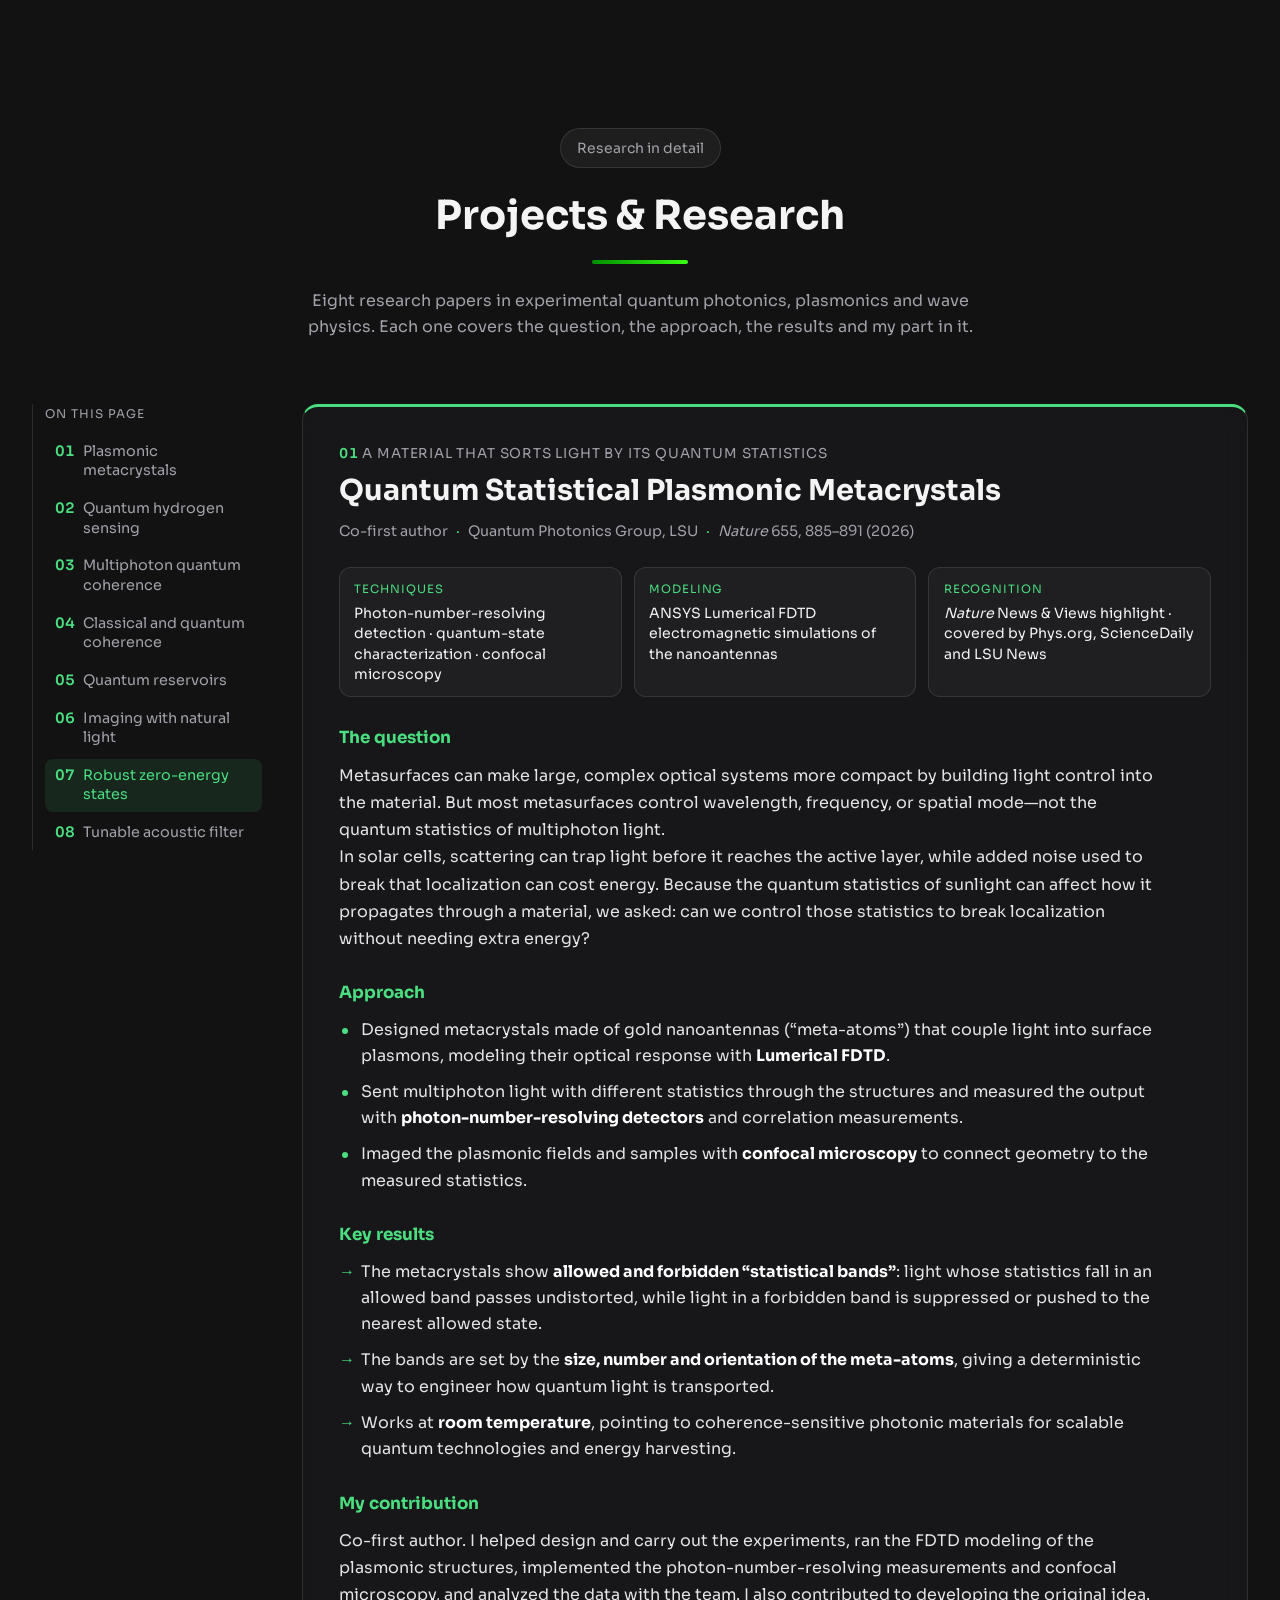
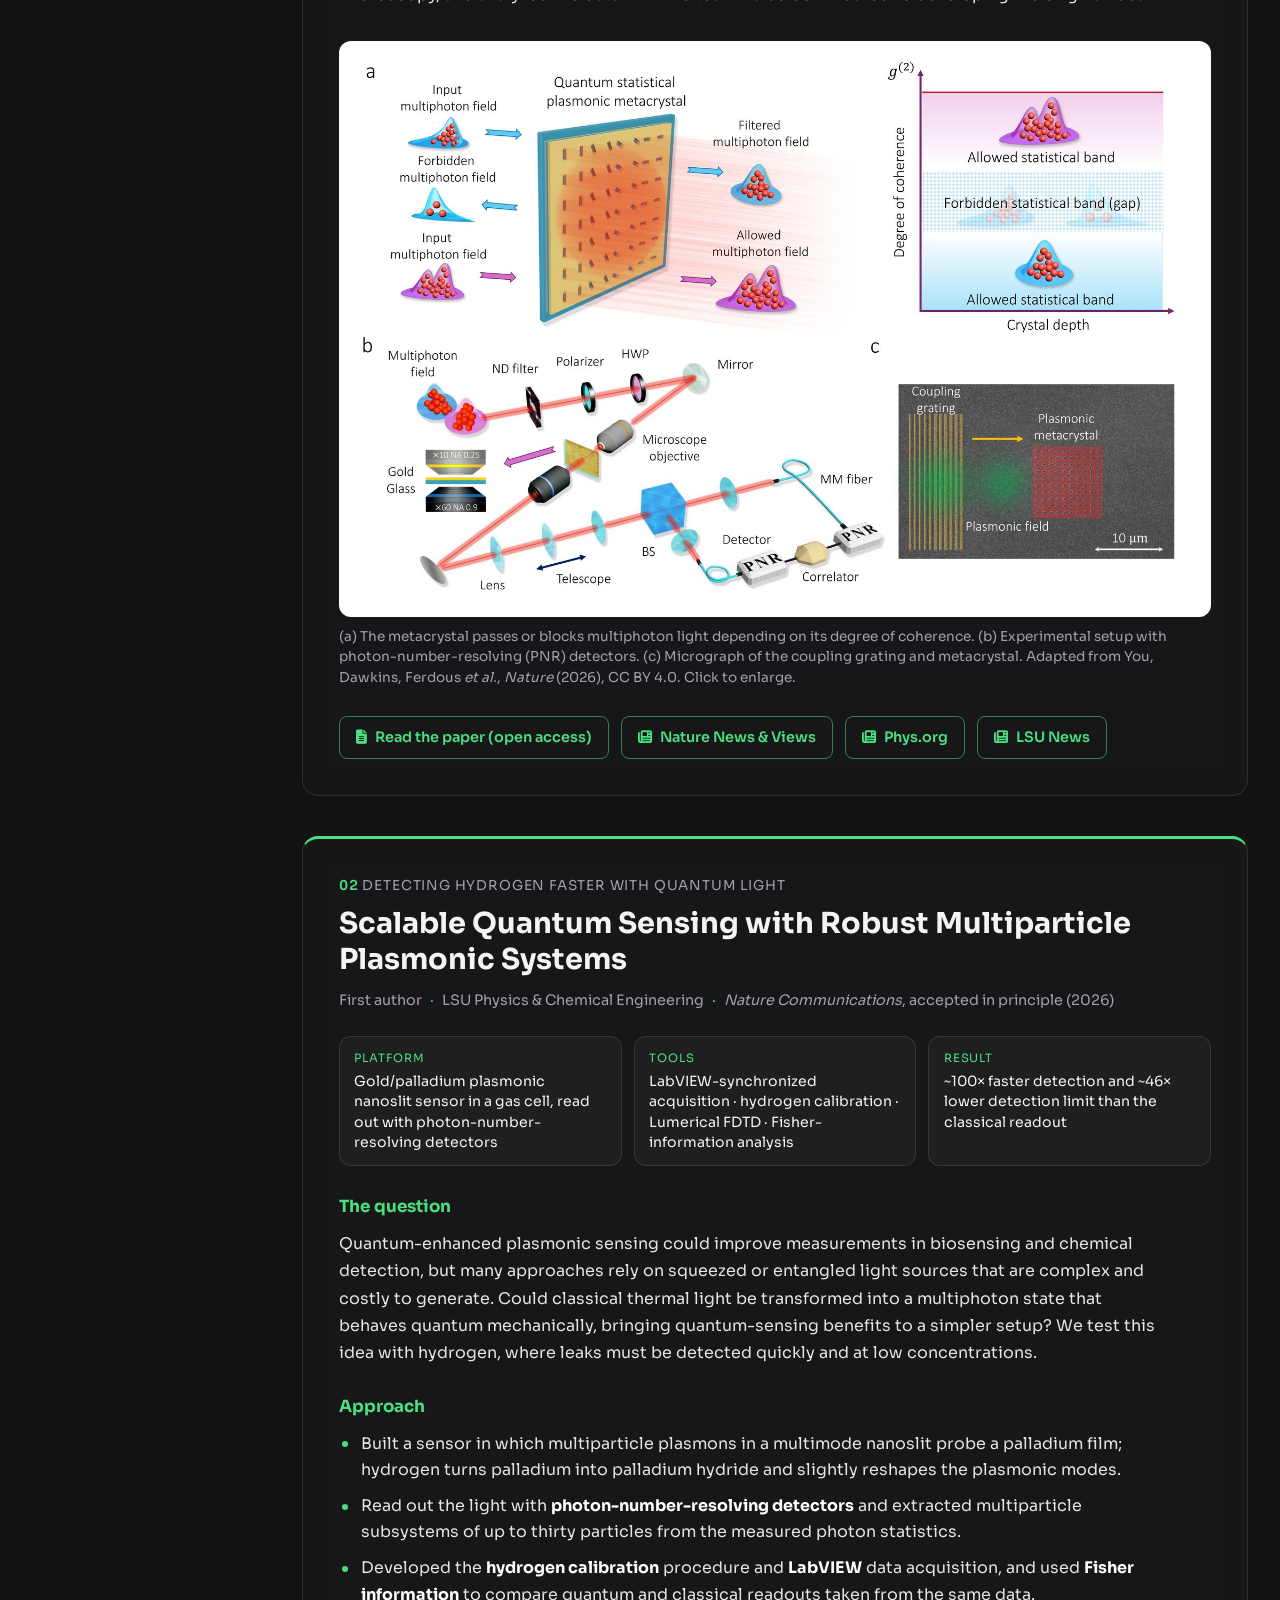
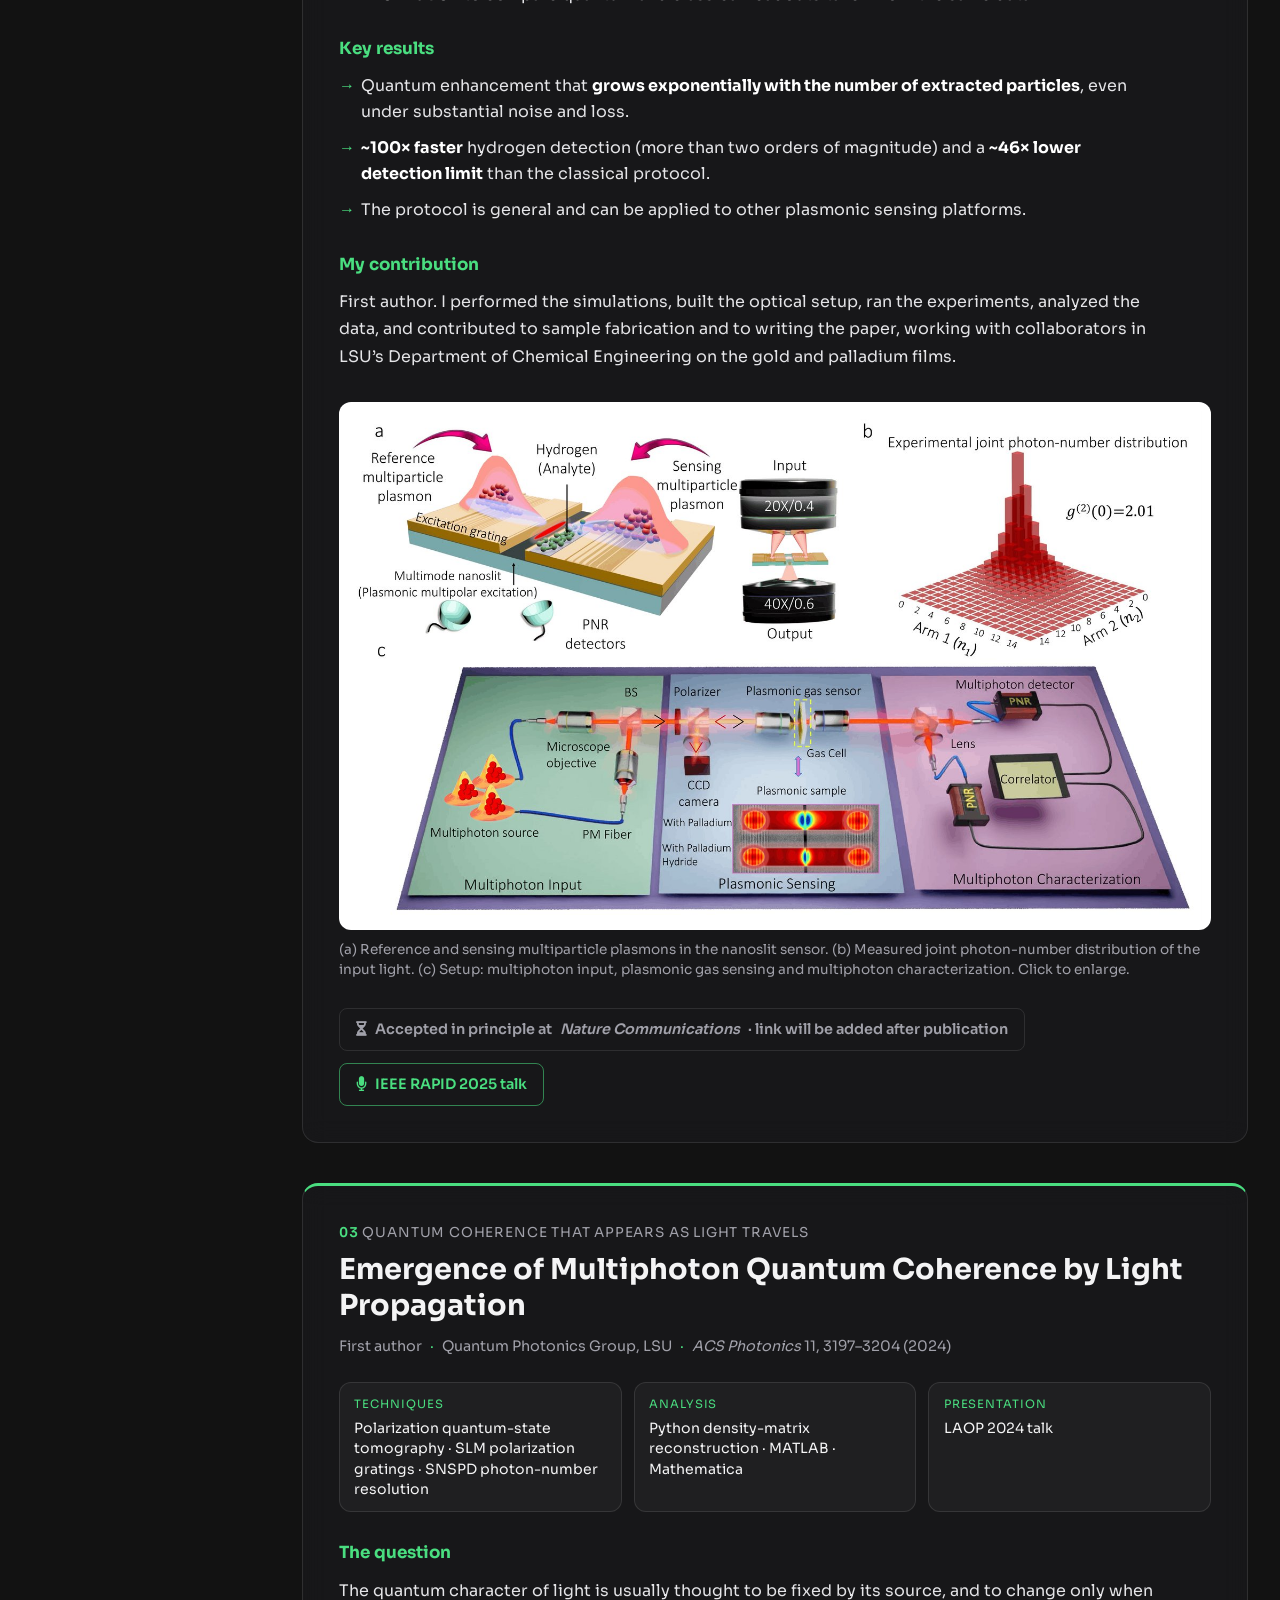
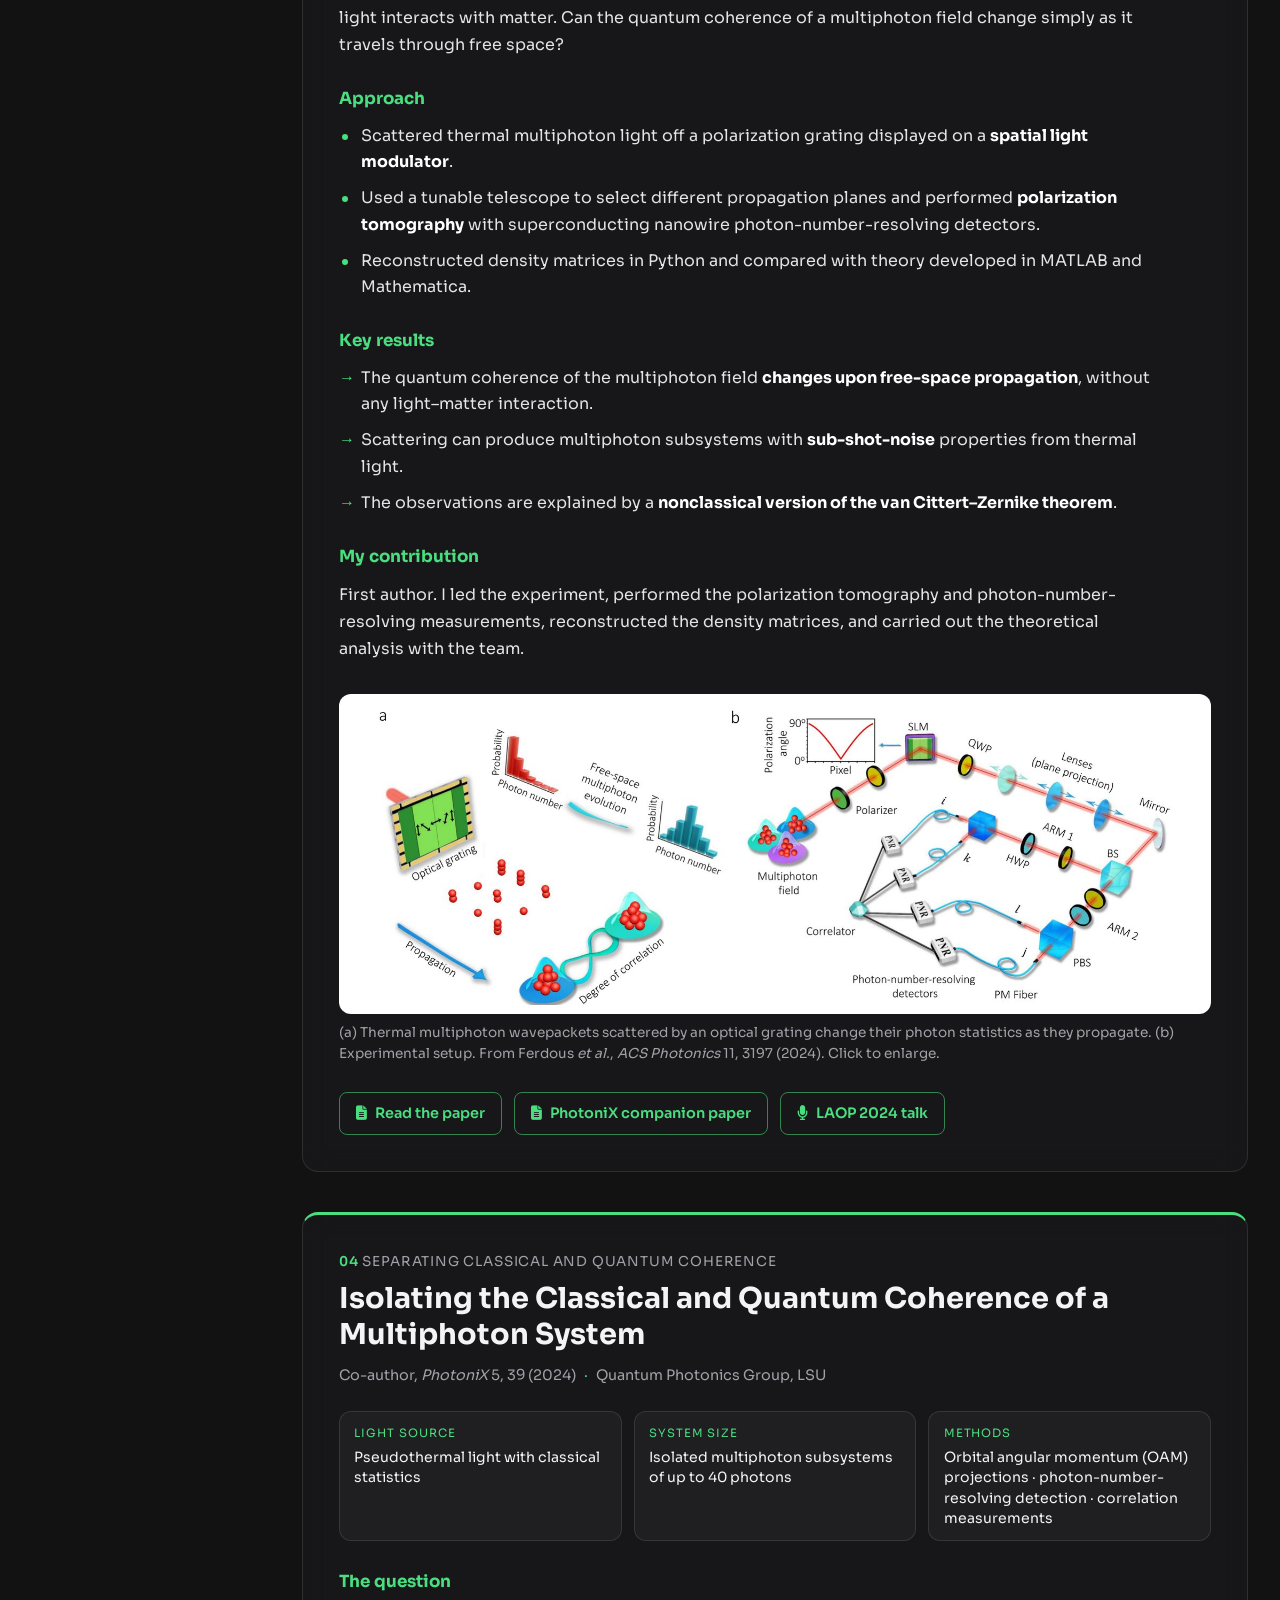
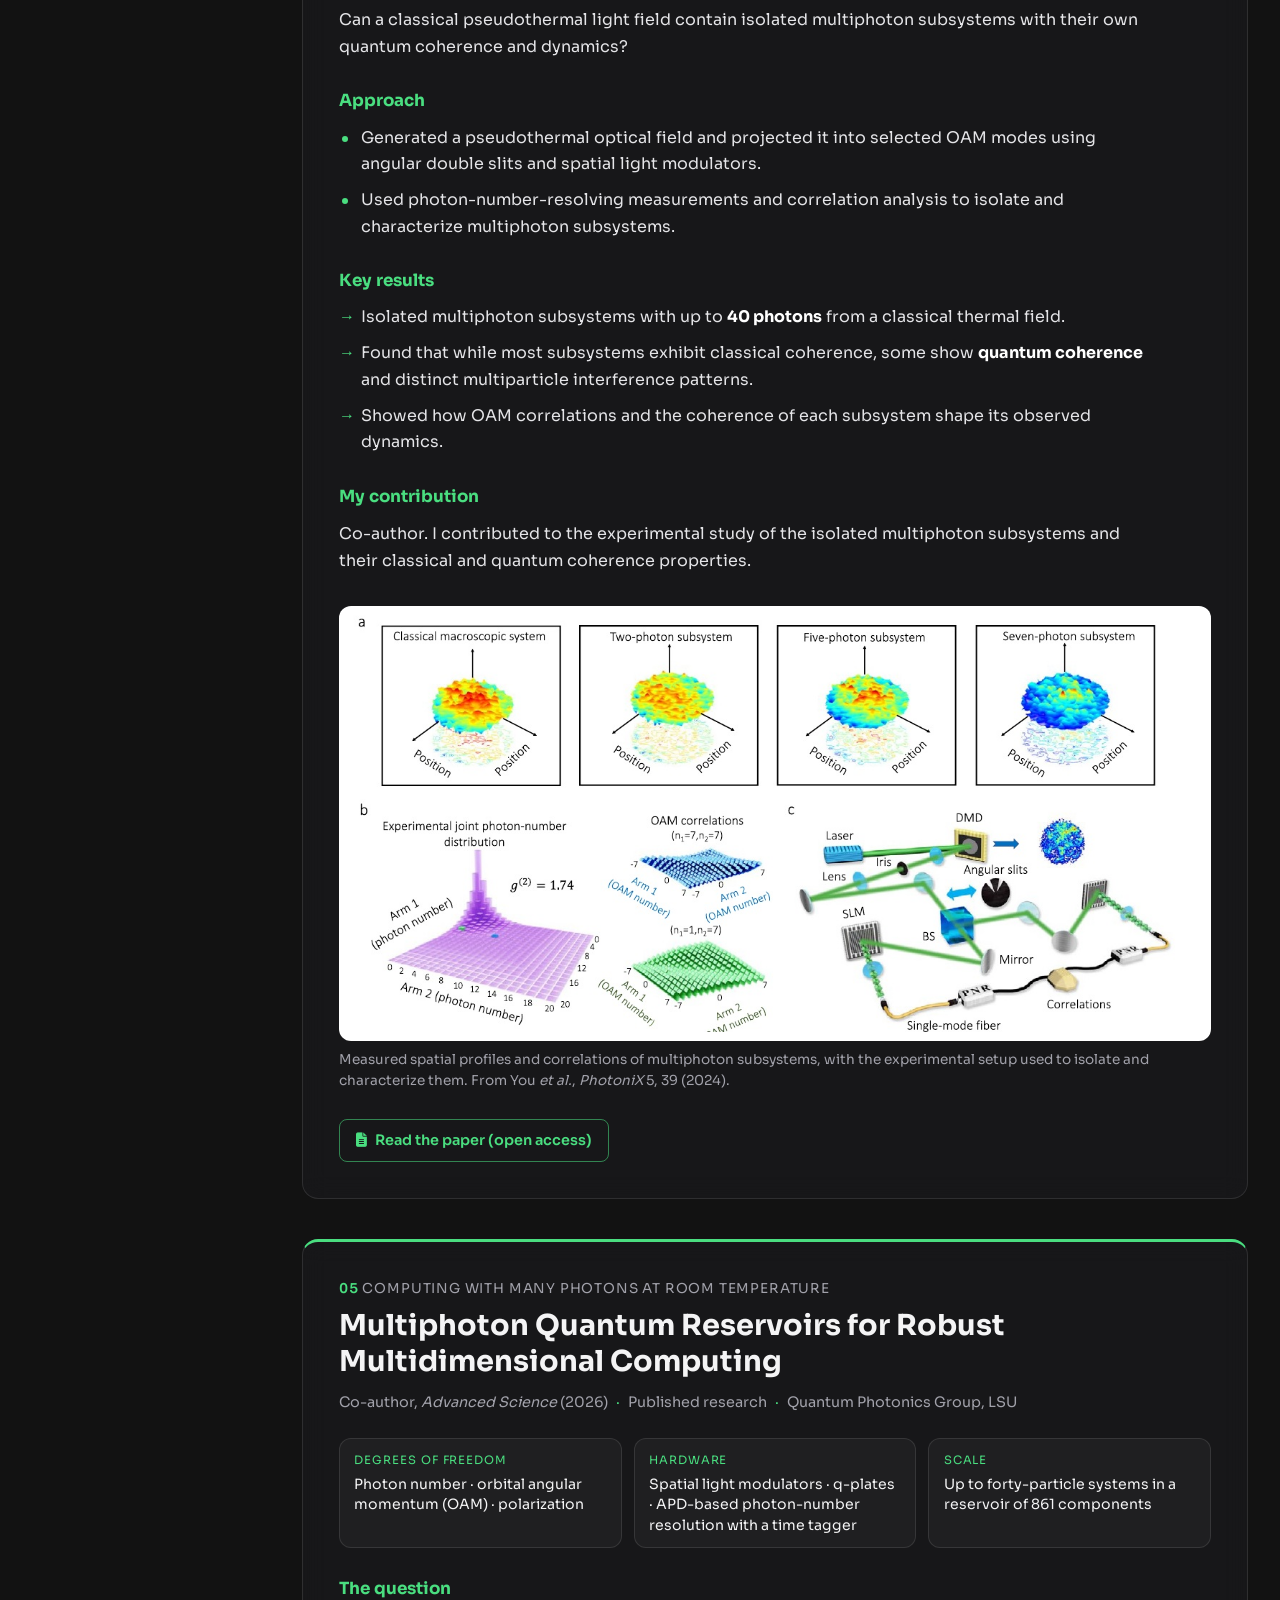
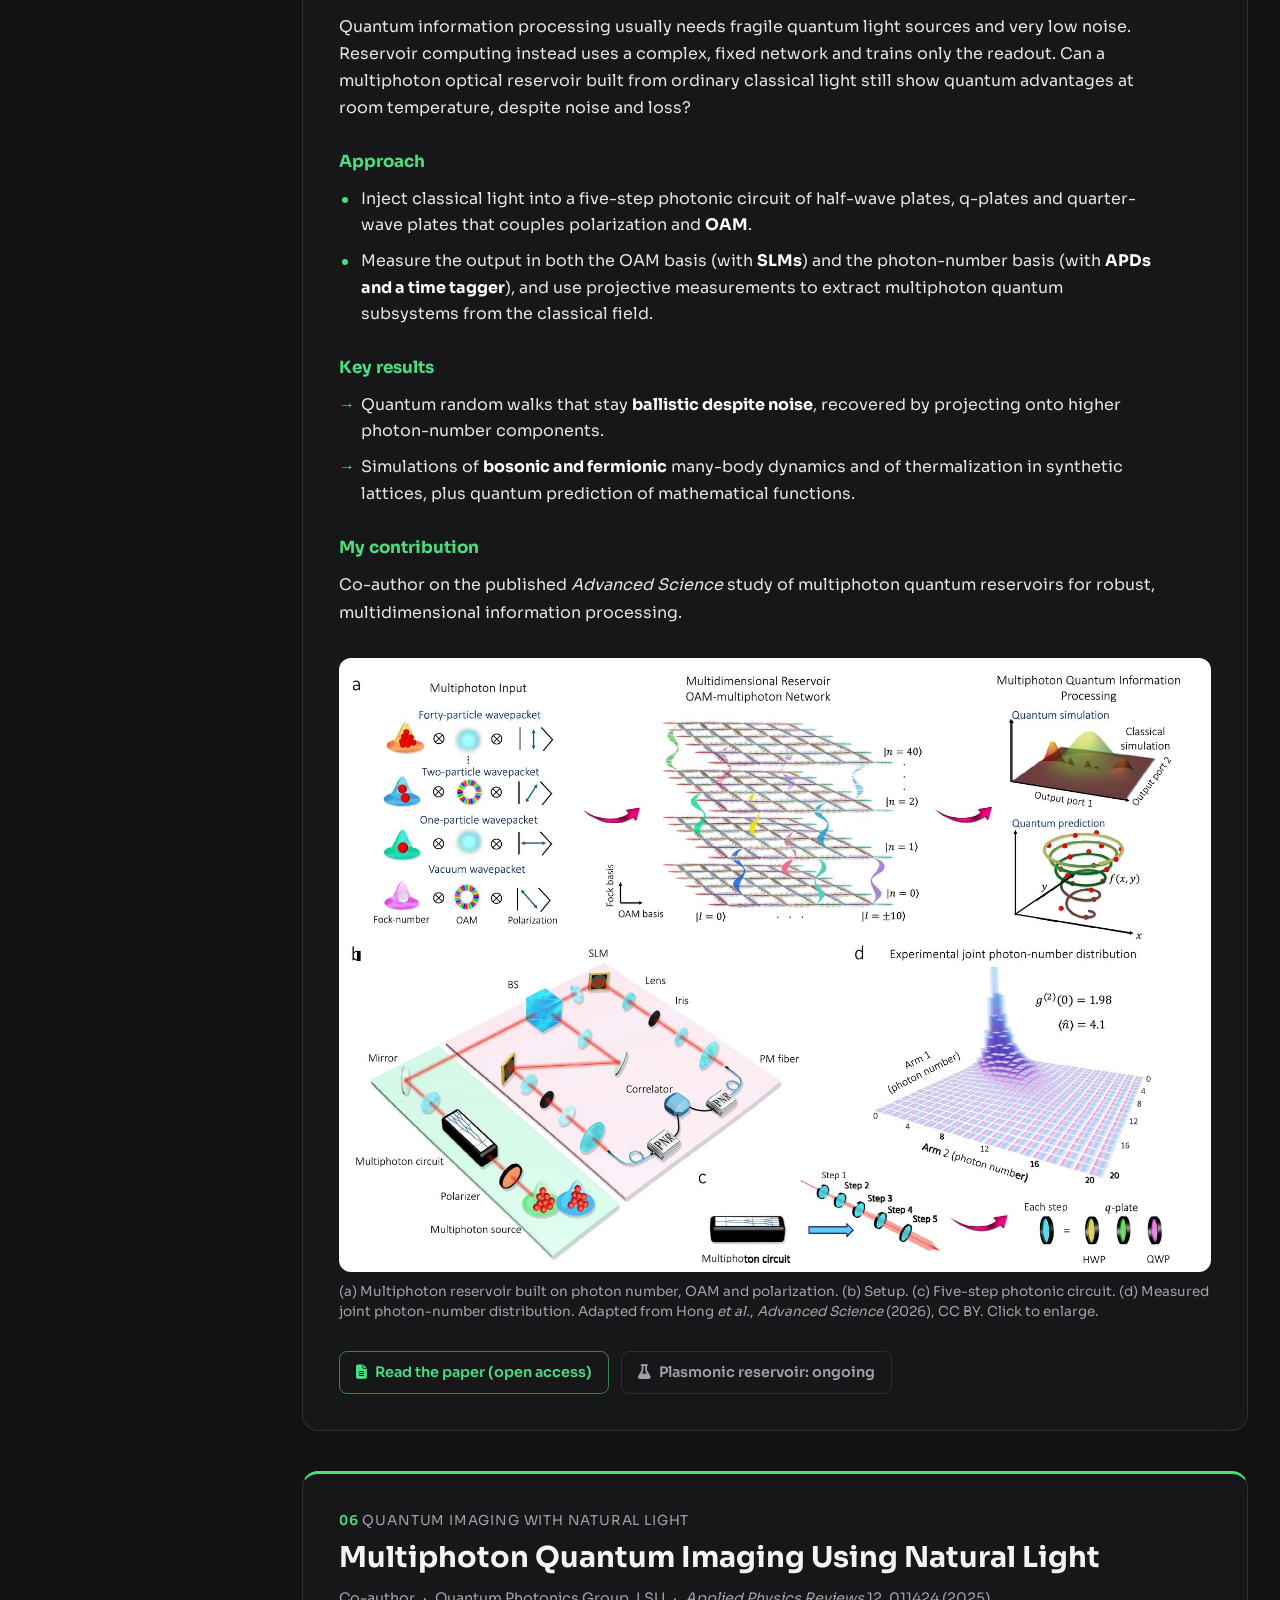
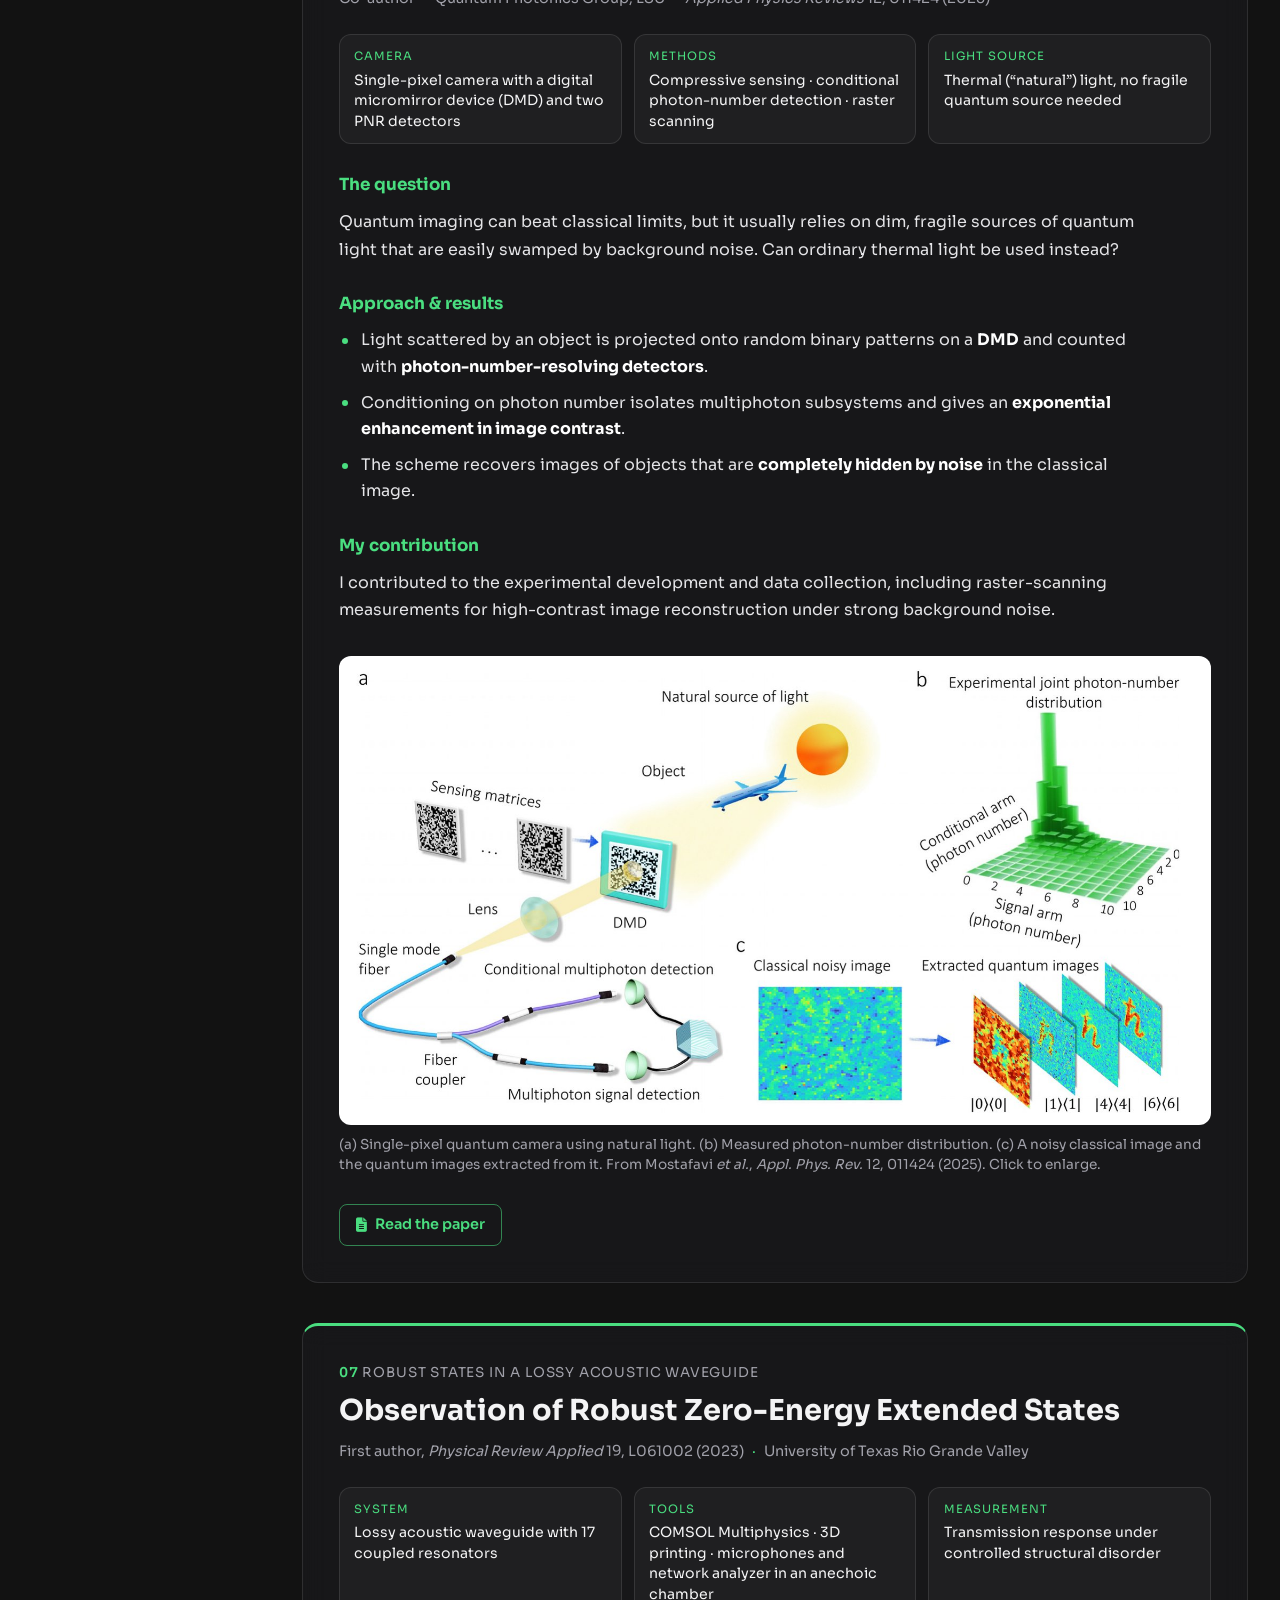
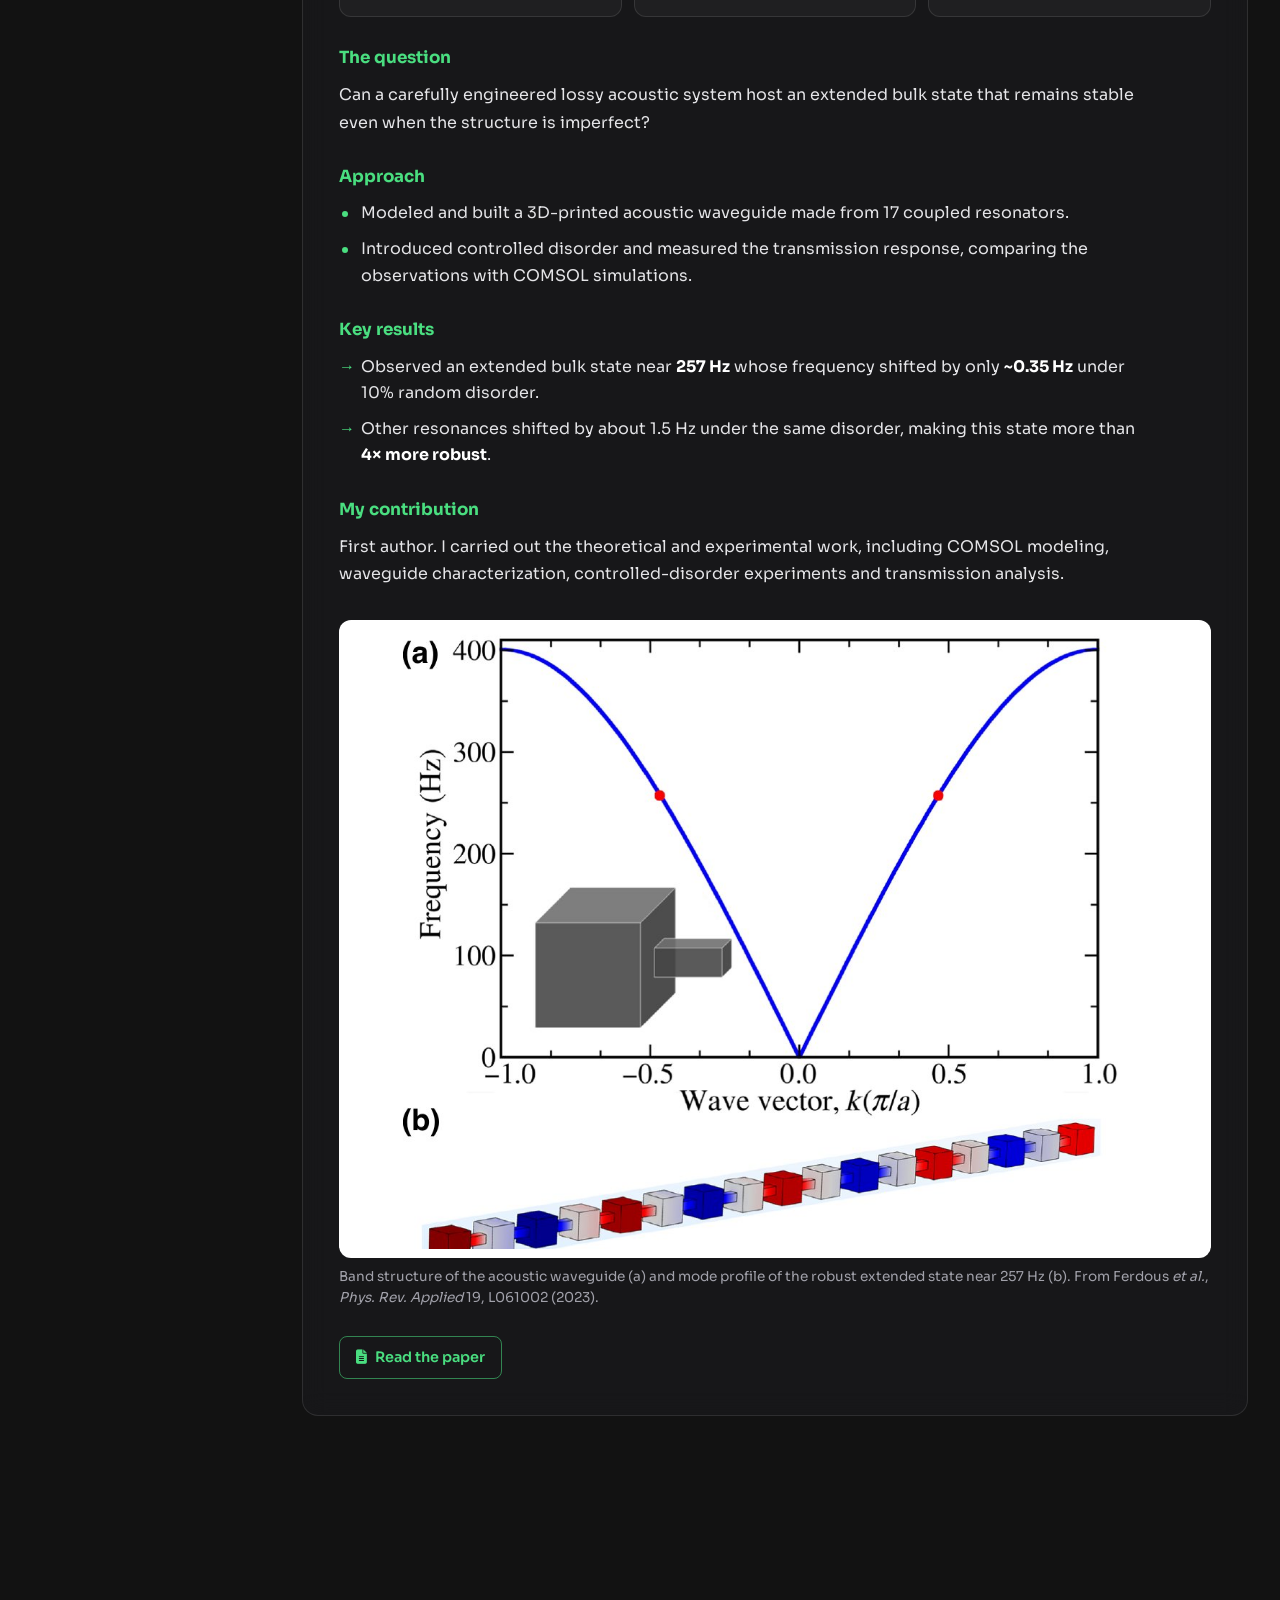
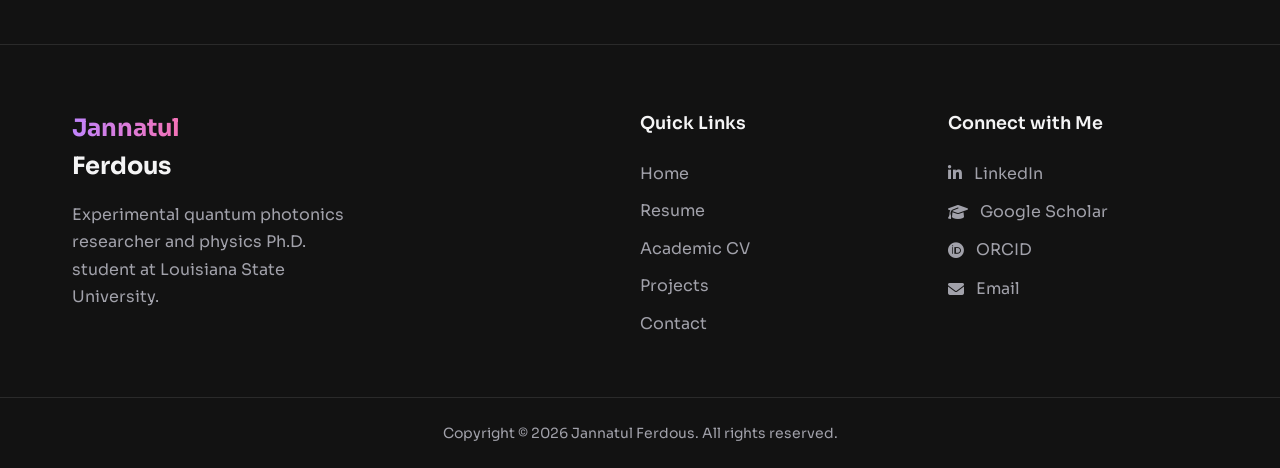
==== project.html @ 3701a705 "10/15/2026" ====
<!DOCTYPE html>
<html lang="en">

<head>
    <meta charset="UTF-8" />
    <meta name="viewport" content="width=device-width, initial-scale=1.0" />
    <meta name="description" content="Research projects of Jannatul Ferdous: quantum statistical plasmonic metacrystals, quantum-enhanced hydrogen sensing, multiphoton quantum reservoirs, multiphoton quantum coherence, quantum imaging with natural light, and non-Hermitian acoustics." />
    <title>Research Projects | Jannatul Ferdous</title>
    <link rel="canonical" href="https://jannatul-ferdous-rima.github.io/project.html" />

    <!-- Open Graph / Facebook -->
    <meta property="og:type" content="website">
    <meta property="og:title" content="Research Projects | Jannatul Ferdous">
    <meta property="og:description" content="Experimental quantum photonics research by Jannatul Ferdous at Louisiana State University: plasmonic metacrystals, quantum sensing, quantum imaging and multiphoton quantum coherence.">
    <meta property="og:url" content="https://jannatul-ferdous-rima.github.io/project.html">
    <meta property="og:image" content="https://jannatul-ferdous-rima.github.io/assets/Jannatul_Ferdous.jpg">

    <!-- Browser Tab Icon -->
    <link rel="icon" type="image/png" href="assets/Tab_Icon.png" />

    <!-- Google Fonts -->
    <link rel="preconnect" href="https://fonts.googleapis.com">
    <link rel="preconnect" href="https://fonts.gstatic.com" crossorigin>
    <link href="https://fonts.googleapis.com/css2?family=Sora:wght@400;500;600;700;800&display=swap" rel="stylesheet">

    <!-- Styles -->
    <link rel="stylesheet" href="static/css/base.css" />
    <link rel="stylesheet" href="static/css/header.css" />
    <link rel="stylesheet" href="static/css/hero.css" />
    <link rel="stylesheet" href="static/css/sections.css" />
    <link rel="stylesheet" href="static/css/about.css" />
    <link rel="stylesheet" href="static/css/skills.css" />
    <link rel="stylesheet" href="static/css/projects.css" />
    <link rel="stylesheet" href="static/css/experience.css" />
    <link rel="stylesheet" href="static/css/contact.css" />
    <link rel="stylesheet" href="static/css/animations.css" />
    <link rel="stylesheet" href="static/css/awards.css" />
    <link rel="stylesheet" href="static/css/footer.css" />
    <link rel="stylesheet" href="static/css/featured-projects.css" />
    <link rel="stylesheet" href="static/css/interactive-skills.css" />
    <link rel="stylesheet" href="static/css/theme.css" />
    <link rel="stylesheet" href="static/css/case-study.css" />
    <link rel="stylesheet" href="https://cdnjs.cloudflare.com/ajax/libs/font-awesome/6.5.1/css/all.min.css">
</head>

<body>
    <div class="scroll-progress-bar"></div>
    <header id="header-placeholder" class="main-header"></header>

    <main>
        <section class="content-section cs-page">
            <div class="container">
                <div class="section-header animate-on-scroll">
                    <div class="section-badge">Research in detail</div>
                    <h2 class="section-title">Projects &amp; Research</h2>
                    <div class="title-underline"></div>
                    <p class="cs-intro">Eight research papers in experimental quantum photonics, plasmonics and wave physics. Each one
                        covers the question, the approach, the results and my part in it.</p>
                </div>

                <div class="cs-layout">
                    <nav class="cs-nav" aria-label="Projects on this page">
                        <p class="cs-nav-title">On this page</p>
                        <a href="#plasmonic-metacrystals"><span class="cs-num">01</span> Plasmonic metacrystals</a>
                        <a href="#hydrogen-sensing"><span class="cs-num">02</span> Quantum hydrogen sensing</a>
                        <a href="#multiphoton-coherence"><span class="cs-num">03</span> Multiphoton quantum coherence</a>
                        <a href="#photonix-coherence"><span class="cs-num">04</span> Classical and quantum coherence</a>
                        <a href="#quantum-reservoir"><span class="cs-num">05</span> Quantum reservoirs</a>
                        <a href="#quantum-imaging"><span class="cs-num">06</span> Imaging with natural light</a>
                        <a href="#acoustic-non-hermitian"><span class="cs-num">07</span> Robust zero-energy states</a>
                        <a href="#acoustic-filter"><span class="cs-num">08</span> Tunable acoustic filter</a>
                    </nav>
                    <div class="cs-articles">

                <!-- ============ 01 ============ -->
                <article id="plasmonic-metacrystals" class="case-study glass-card animate-on-scroll">
                    <header class="cs-header">
                        <p class="cs-eyebrow"><span class="cs-num">01</span> A material that sorts light by its quantum statistics</p>
                        <h2>Quantum Statistical Plasmonic Metacrystals</h2>
                        <p class="cs-meta"><span>Co-first author</span><span class="cs-meta-sep">&middot;</span><span>Quantum Photonics Group, LSU</span><span class="cs-meta-sep">&middot;</span><span><em>Nature</em> 655, 885&ndash;891 (2026)</span></p>
                    </header>
                    <dl class="cs-facts">
                        <div><dt>Techniques</dt><dd>Photon-number-resolving detection &middot; quantum-state characterization &middot; confocal microscopy</dd></div>
                        <div><dt>Modeling</dt><dd>ANSYS Lumerical FDTD electromagnetic simulations of the nanoantennas</dd></div>
                        <div><dt>Recognition</dt><dd><a href="https://www.nature.com/articles/d41586-026-02038-x" target="_blank" rel="noopener"><em>Nature</em> News &amp; Views highlight</a> &middot; covered by <a href="https://phys.org/news/2026-07-physicists-room-temperature-quantum-material.html" target="_blank" rel="noopener">Phys.org</a>, <a href="https://www.sciencedaily.com/releases/2026/08/260806050706.htm" target="_blank" rel="noopener">ScienceDaily</a> and <a href="https://www.lsu.edu/science/news/2026/07/rt-quantum-material.php" target="_blank" rel="noopener">LSU News</a></dd></div>
                    </dl>
                    <div class="cs-body">
                        <h3>The question</h3>
                        <p>Metasurfaces can make large, complex optical systems more compact by building light control into the
                            material. But most metasurfaces control wavelength, frequency, or spatial mode&mdash;not the quantum
                            statistics of multiphoton light.</p>
                        <p>In solar cells, scattering can trap light before it reaches the active layer, while added noise used
                            to break that localization can cost energy. Because the quantum statistics of sunlight can affect
                            how it propagates through a material, we asked: can we control those statistics to break localization
                            without needing extra energy?</p>
                        <h3>Approach</h3>
                        <ul class="cs-list">
                            <li>Designed metacrystals made of gold nanoantennas (&ldquo;meta-atoms&rdquo;) that couple light into
                                surface plasmons, modeling their optical response with <b>Lumerical FDTD</b>.</li>
                            <li>Sent multiphoton light with different statistics through the structures and measured the output
                                with <b>photon-number-resolving detectors</b> and correlation measurements.</li>
                            <li>Imaged the plasmonic fields and samples with <b>confocal microscopy</b> to connect geometry to the
                                measured statistics.</li>
                        </ul>
                        <h3>Key results</h3>
                        <ul class="cs-list cs-list--results">
                            <li>The metacrystals show <b>allowed and forbidden &ldquo;statistical bands&rdquo;</b>: light whose
                                statistics fall in an allowed band passes undistorted, while light in a forbidden band is suppressed
                                or pushed to the nearest allowed state.</li>
                            <li>The bands are set by the <b>size, number and orientation of the meta-atoms</b>, giving a
                                deterministic way to engineer how quantum light is transported.</li>
                            <li>Works at <b>room temperature</b>, pointing to coherence-sensitive photonic materials for scalable
                                quantum technologies and energy harvesting.</li>
                        </ul>
                        <h3>My contribution</h3>
                        <p>Co-first author. I helped design and carry out the experiments, ran the FDTD modeling of the
                            plasmonic structures, implemented the photon-number-resolving measurements and confocal microscopy, and
                            analyzed the data with the team. I also contributed to developing the original idea.</p>
                    </div>
                    <div class="cs-figures">
                        <figure class="cs-figure">
                            <button class="cs-zoom" type="button" aria-label="Enlarge figure">
                                <img src="assets/figures/metacrystal_fig1.jpg" alt="Concept of the quantum statistical plasmonic metacrystal, the experimental setup, and an electron micrograph of the device." loading="lazy">
                            </button>
                            <figcaption>(a) The metacrystal passes or blocks multiphoton light depending on its degree of coherence. (b) Experimental setup with photon-number-resolving (PNR) detectors. (c) Micrograph of the coupling grating and metacrystal. Adapted from You, Dawkins, Ferdous <i>et al.</i>, <i>Nature</i> (2026), CC BY 4.0. Click to enlarge.</figcaption>
                        </figure>
                    </div>
                    <div class="cs-links">
                        <a class="cs-link" href="https://doi.org/10.1038/s41586-026-10782-3" target="_blank" rel="noopener"><i class="fas fa-file-alt"></i> Read the paper (open access)</a>
                        <a class="cs-link" href="https://www.nature.com/articles/d41586-026-02038-x" target="_blank" rel="noopener"><i class="fas fa-newspaper"></i> Nature News &amp; Views</a>
                        <a class="cs-link" href="https://phys.org/news/2026-07-physicists-room-temperature-quantum-material.html" target="_blank" rel="noopener"><i class="fas fa-newspaper"></i> Phys.org</a>
                        <a class="cs-link" href="https://www.lsu.edu/science/news/2026/07/rt-quantum-material.php" target="_blank" rel="noopener"><i class="fas fa-newspaper"></i> LSU News</a>
                    </div>
                </article>

                <!-- ============ 02 ============ -->
                <article id="hydrogen-sensing" class="case-study glass-card animate-on-scroll">
                    <header class="cs-header">
                        <p class="cs-eyebrow"><span class="cs-num">02</span> Detecting hydrogen faster with quantum light</p>
                        <h2>Scalable Quantum Sensing with Robust Multiparticle Plasmonic Systems</h2>
                        <p class="cs-meta"><span>First author</span><span class="cs-meta-sep">&middot;</span><span>LSU Physics &amp; Chemical Engineering</span><span class="cs-meta-sep">&middot;</span><span><em>Nature Communications</em>, accepted in principle (2026)</span></p>
                    </header>
                    <dl class="cs-facts">
                        <div><dt>Platform</dt><dd>Gold/palladium plasmonic nanoslit sensor in a gas cell, read out with photon-number-resolving detectors</dd></div>
                        <div><dt>Tools</dt><dd>LabVIEW-synchronized acquisition &middot; hydrogen calibration &middot; Lumerical FDTD &middot; Fisher-information analysis</dd></div>
                        <div><dt>Result</dt><dd>~100&times; faster detection and ~46&times; lower detection limit than the classical readout</dd></div>
                    </dl>
                    <div class="cs-body">
                        <h3>The question</h3>
                        <p>Quantum-enhanced plasmonic sensing could improve measurements in biosensing and chemical detection, but
                            many approaches rely on squeezed or entangled light sources that are complex and costly to generate.
                            Could classical thermal light be transformed into a multiphoton state that behaves quantum mechanically,
                            bringing quantum-sensing benefits to a simpler setup? We test this idea with hydrogen, where leaks must
                            be detected quickly and at low concentrations.</p>
                        <h3>Approach</h3>
                        <ul class="cs-list">
                            <li>Built a sensor in which multiparticle plasmons in a multimode nanoslit probe a palladium film; hydrogen
                                turns palladium into palladium hydride and slightly reshapes the plasmonic modes.</li>
                            <li>Read out the light with <b>photon-number-resolving detectors</b> and extracted multiparticle
                                subsystems of up to thirty particles from the measured photon statistics.</li>
                            <li>Developed the <b>hydrogen calibration</b> procedure and <b>LabVIEW</b> data acquisition, and used
                                <b>Fisher information</b> to compare quantum and classical readouts taken from the same data.</li>
                        </ul>
                        <h3>Key results</h3>
                        <ul class="cs-list cs-list--results">
                            <li>Quantum enhancement that <b>grows exponentially with the number of extracted particles</b>, even
                                under substantial noise and loss.</li>
                            <li><b>~100&times; faster</b> hydrogen detection (more than two orders of magnitude) and a
                                <b>~46&times; lower detection limit</b> than the classical protocol.</li>
                            <li>The protocol is general and can be applied to other plasmonic sensing platforms.</li>
                        </ul>
                        <h3>My contribution</h3>
                        <p>First author. I performed the simulations, built the optical setup, ran the experiments, analyzed the
                            data, and contributed to sample fabrication and to writing the paper, working with collaborators in
                            LSU&rsquo;s Department of Chemical Engineering on the gold and palladium films.</p>
                    </div>
                    <div class="cs-figures">
                        <figure class="cs-figure">
                            <button class="cs-zoom" type="button" aria-label="Enlarge figure">
                                <img src="assets/figures/hydrogen_fig1.jpg" alt="Plasmonic hydrogen sensor schematic, measured joint photon-number distribution, and the full experimental setup." loading="lazy">
                            </button>
                            <figcaption>(a) Reference and sensing multiparticle plasmons in the nanoslit sensor. (b) Measured joint photon-number distribution of the input light. (c) Setup: multiphoton input, plasmonic gas sensing and multiphoton characterization. Click to enlarge.</figcaption>
                        </figure>
                    </div>
                    <div class="cs-links">
                        <span class="cs-link cs-link--muted"><i class="fas fa-hourglass-half"></i> Accepted in principle at <em>Nature Communications</em> &middot; link will be added after publication</span>
                        <a class="cs-link" href="https://ieeexplore.ieee.org/abstract/document/11151427" target="_blank" rel="noopener"><i class="fas fa-microphone"></i> IEEE RAPID 2025 talk</a>
                    </div>
                </article>

                <!-- ============ 03 ============ -->
                <article id="multiphoton-coherence" class="case-study glass-card animate-on-scroll">
                    <header class="cs-header">
                        <p class="cs-eyebrow"><span class="cs-num">03</span> Quantum coherence that appears as light travels</p>
                        <h2>Emergence of Multiphoton Quantum Coherence by Light Propagation</h2>
                        <p class="cs-meta"><span>First author</span><span class="cs-meta-sep">&middot;</span><span>Quantum Photonics Group, LSU</span><span class="cs-meta-sep">&middot;</span><span><em>ACS Photonics</em> 11, 3197&ndash;3204 (2024)</span></p>
                    </header>
                    <dl class="cs-facts">
                        <div><dt>Techniques</dt><dd>Polarization quantum-state tomography &middot; SLM polarization gratings &middot; SNSPD photon-number resolution</dd></div>
                        <div><dt>Analysis</dt><dd>Python density-matrix reconstruction &middot; MATLAB &middot; Mathematica</dd></div>
                        <div><dt>Presentation</dt><dd>LAOP 2024 talk</dd></div>
                    </dl>
                    <div class="cs-body">
                        <h3>The question</h3>
                        <p>The quantum character of light is usually thought to be fixed by its source, and to change only when
                            light interacts with matter. Can the quantum coherence of a multiphoton field change simply as it
                            travels through free space?</p>
                        <h3>Approach</h3>
                        <ul class="cs-list">
                            <li>Scattered thermal multiphoton light off a polarization grating displayed on a <b>spatial light
                                modulator</b>.</li>
                            <li>Used a tunable telescope to select different propagation planes and performed
                                <b>polarization tomography</b> with superconducting nanowire photon-number-resolving detectors.</li>
                            <li>Reconstructed density matrices in Python and compared with theory developed in MATLAB and Mathematica.</li>
                        </ul>
                        <h3>Key results</h3>
                        <ul class="cs-list cs-list--results">
                            <li>The quantum coherence of the multiphoton field <b>changes upon free-space propagation</b>, without
                                any light&ndash;matter interaction.</li>
                            <li>Scattering can produce multiphoton subsystems with <b>sub-shot-noise</b> properties from thermal light.</li>
                            <li>The observations are explained by a <b>nonclassical version of the van Cittert&ndash;Zernike theorem</b>.</li>
                        </ul>
                        <h3>My contribution</h3>
                        <p>First author. I led the experiment, performed the polarization tomography and photon-number-resolving
                            measurements, reconstructed the density matrices, and carried out the theoretical analysis with the team.</p>
                    </div>
                    <div class="cs-figures">
                        <figure class="cs-figure">
                            <button class="cs-zoom" type="button" aria-label="Enlarge figure">
                                <img src="assets/figures/coherence_fig1.jpg" alt="Concept of multiphoton coherence modified by propagation and the experimental setup with SLM, telescope and PNR detectors." loading="lazy">
                            </button>
                            <figcaption>(a) Thermal multiphoton wavepackets scattered by an optical grating change their photon statistics as they propagate. (b) Experimental setup. From Ferdous <i>et al.</i>, <i>ACS Photonics</i> 11, 3197 (2024). Click to enlarge.</figcaption>
                        </figure>
                    </div>
                    <div class="cs-links">
                        <a class="cs-link" href="https://doi.org/10.1021/acsphotonics.4c00558" target="_blank" rel="noopener"><i class="fas fa-file-alt"></i> Read the paper</a>
                        <a class="cs-link" href="https://doi.org/10.1186/s43074-024-00153-4" target="_blank" rel="noopener"><i class="fas fa-file-alt"></i> PhotoniX companion paper</a>
                        <a class="cs-link" href="https://opg.optica.org/abstract.cfm?uri=LAOP-2024-M3B.4" target="_blank" rel="noopener"><i class="fas fa-microphone"></i> LAOP 2024 talk</a>
                    </div>
                </article>

                <!-- ============ 04 ============ -->
                <article id="photonix-coherence" class="case-study glass-card animate-on-scroll">
                    <header class="cs-header">
                        <p class="cs-eyebrow"><span class="cs-num">04</span> Separating classical and quantum coherence</p>
                        <h2>Isolating the Classical and Quantum Coherence of a Multiphoton System</h2>
                        <p class="cs-meta"><span>Co-author, <em>PhotoniX</em> 5, 39 (2024)</span><span class="cs-meta-sep">&middot;</span><span>Quantum Photonics Group, LSU</span></p>
                    </header>
                    <dl class="cs-facts">
                        <div><dt>Light source</dt><dd>Pseudothermal light with classical statistics</dd></div>
                        <div><dt>System size</dt><dd>Isolated multiphoton subsystems of up to 40 photons</dd></div>
                        <div><dt>Methods</dt><dd>Orbital angular momentum (OAM) projections &middot; photon-number-resolving detection &middot; correlation measurements</dd></div>
                    </dl>
                    <div class="cs-body">
                        <h3>The question</h3>
                        <p>Can a classical pseudothermal light field contain isolated multiphoton subsystems with their own quantum coherence and dynamics?</p>
                        <h3>Approach</h3>
                        <ul class="cs-list">
                            <li>Generated a pseudothermal optical field and projected it into selected OAM modes using angular double slits and spatial light modulators.</li>
                            <li>Used photon-number-resolving measurements and correlation analysis to isolate and characterize multiphoton subsystems.</li>
                        </ul>
                        <h3>Key results</h3>
                        <ul class="cs-list cs-list--results">
                            <li>Isolated multiphoton subsystems with up to <b>40 photons</b> from a classical thermal field.</li>
                            <li>Found that while most subsystems exhibit classical coherence, some show <b>quantum coherence</b> and distinct multiparticle interference patterns.</li>
                            <li>Showed how OAM correlations and the coherence of each subsystem shape its observed dynamics.</li>
                        </ul>
                        <h3>My contribution</h3>
                        <p>Co-author. I contributed to the experimental study of the isolated multiphoton subsystems and their classical and quantum coherence properties.</p>
                    </div>
                    <div class="cs-figures">
                        <figure class="cs-figure">
                            <button class="cs-zoom" type="button" aria-label="Enlarge figure">
                                <img src="assets/figures/photonix_coherence_fig1.jpg" alt="Measured spatial structures of multiphoton subsystems, photon-number and OAM correlations, and experimental setup" loading="lazy">
                            </button>
                            <figcaption>Measured spatial profiles and correlations of multiphoton subsystems, with the experimental setup used to isolate and characterize them. From You <i>et al.</i>, <i>PhotoniX</i> 5, 39 (2024).</figcaption>
                        </figure>
                    </div>
                    <div class="cs-links">
                        <a class="cs-link" href="https://doi.org/10.1186/s43074-024-00153-4" target="_blank" rel="noopener"><i class="fas fa-file-alt"></i> Read the paper (open access)</a>
                    </div>
                </article>

                <!-- ============ 05 ============ -->
                <article id="quantum-reservoir" class="case-study glass-card animate-on-scroll">
                    <header class="cs-header">
                        <p class="cs-eyebrow"><span class="cs-num">05</span> Computing with many photons at room temperature</p>
                        <h2>Multiphoton Quantum Reservoirs for Robust Multidimensional Computing</h2>
                        <p class="cs-meta"><span>Co-author, <em>Advanced Science</em> (2026)</span><span class="cs-meta-sep">&middot;</span><span>Published research</span><span class="cs-meta-sep">&middot;</span><span>Quantum Photonics Group, LSU</span></p>
                    </header>
                    <dl class="cs-facts">
                        <div><dt>Degrees of freedom</dt><dd>Photon number &middot; orbital angular momentum (OAM) &middot; polarization</dd></div>
                        <div><dt>Hardware</dt><dd>Spatial light modulators &middot; q-plates &middot; APD-based photon-number resolution with a time tagger</dd></div>
                        <div><dt>Scale</dt><dd>Up to forty-particle systems in a reservoir of 861 components</dd></div>
                    </dl>
                    <div class="cs-body">
                        <h3>The question</h3>
                        <p>Quantum information processing usually needs fragile quantum light sources and very low noise. Reservoir
                            computing instead uses a complex, fixed network and trains only the readout. Can a multiphoton
                            optical reservoir built from ordinary classical light still show quantum advantages at room
                            temperature, despite noise and loss?</p>
                        <h3>Approach</h3>
                        <ul class="cs-list">
                            <li>Inject classical light into a five-step photonic circuit of half-wave plates, q-plates and quarter-wave
                                plates that couples polarization and <b>OAM</b>.</li>
                            <li>Measure the output in both the OAM basis (with <b>SLMs</b>) and the photon-number basis (with
                                <b>APDs and a time tagger</b>), and use projective measurements to extract multiphoton quantum
                                subsystems from the classical field.</li>
                        </ul>
                        <h3>Key results</h3>
                        <ul class="cs-list cs-list--results">
                            <li>Quantum random walks that stay <b>ballistic despite noise</b>, recovered by projecting onto
                                higher photon-number components.</li>
                            <li>Simulations of <b>bosonic and fermionic</b> many-body dynamics and of thermalization in synthetic
                                lattices, plus quantum prediction of mathematical functions.</li>
                        </ul>
                        <h3>My contribution</h3>
                        <p>Co-author on the published <em>Advanced Science</em> study of multiphoton quantum reservoirs for robust,
                            multidimensional information processing.</p>
                    </div>
                    <div class="cs-figures">
                        <figure class="cs-figure">
                            <button class="cs-zoom" type="button" aria-label="Enlarge figure">
                                <img src="assets/figures/reservoir_fig1.jpg" alt="Multiphoton quantum reservoir concept, experimental setup, the five-step photonic circuit and the measured photon-number distribution." loading="lazy">
                            </button>
                            <figcaption>(a) Multiphoton reservoir built on photon number, OAM and polarization. (b) Setup. (c) Five-step photonic circuit. (d) Measured joint photon-number distribution. Adapted from Hong <i>et al.</i>, <i>Advanced Science</i> (2026), CC BY. Click to enlarge.</figcaption>
                        </figure>
                    </div>
                    <div class="cs-links">
                        <a class="cs-link" href="https://doi.org/10.1002/advs.77225" target="_blank" rel="noopener"><i class="fas fa-file-alt"></i> Read the paper (open access)</a>
                        <span class="cs-link cs-link--muted"><i class="fas fa-flask"></i> Plasmonic reservoir: ongoing</span>
                    </div>
                </article>

                <!-- ============ 06 ============ -->
                <article id="quantum-imaging" class="case-study glass-card animate-on-scroll">
                    <header class="cs-header">
                        <p class="cs-eyebrow"><span class="cs-num">06</span> Quantum imaging with natural light</p>
                        <h2>Multiphoton Quantum Imaging Using Natural Light</h2>
                        <p class="cs-meta"><span>Co-author</span><span class="cs-meta-sep">&middot;</span><span>Quantum Photonics Group, LSU</span><span class="cs-meta-sep">&middot;</span><span><em>Applied Physics Reviews</em> 12, 011424 (2025)</span></p>
                    </header>
                    <dl class="cs-facts">
                        <div><dt>Camera</dt><dd>Single-pixel camera with a digital micromirror device (DMD) and two PNR detectors</dd></div>
                        <div><dt>Methods</dt><dd>Compressive sensing &middot; conditional photon-number detection &middot; raster scanning</dd></div>
                        <div><dt>Light source</dt><dd>Thermal (&ldquo;natural&rdquo;) light, no fragile quantum source needed</dd></div>
                    </dl>
                    <div class="cs-body">
                        <h3>The question</h3>
                        <p>Quantum imaging can beat classical limits, but it usually relies on dim, fragile sources of quantum
                            light that are easily swamped by background noise. Can ordinary thermal light be used instead?</p>
                        <h3>Approach &amp; results</h3>
                        <ul class="cs-list">
                            <li>Light scattered by an object is projected onto random binary patterns on a <b>DMD</b> and counted
                                with <b>photon-number-resolving detectors</b>.</li>
                            <li>Conditioning on photon number isolates multiphoton subsystems and gives an <b>exponential enhancement
                                in image contrast</b>.</li>
                            <li>The scheme recovers images of objects that are <b>completely hidden by noise</b> in the classical
                                image.</li>
                        </ul>
                        <h3>My contribution</h3>
                        <p>I contributed to the experimental development and data collection, including raster-scanning
                            measurements for high-contrast image reconstruction under strong background noise.</p>
                    </div>
                    <div class="cs-figures">
                        <figure class="cs-figure">
                            <button class="cs-zoom" type="button" aria-label="Enlarge figure">
                                <img src="assets/figures/imaging_fig1.jpg" alt="Single-pixel quantum camera using natural light and the extracted quantum images." loading="lazy">
                            </button>
                            <figcaption>(a) Single-pixel quantum camera using natural light. (b) Measured photon-number distribution. (c) A noisy classical image and the quantum images extracted from it. From Mostafavi <i>et al.</i>, <i>Appl. Phys. Rev.</i> 12, 011424 (2025). Click to enlarge.</figcaption>
                        </figure>
                    </div>
                    <div class="cs-links">
                        <a class="cs-link" href="https://doi.org/10.1063/5.0234062" target="_blank" rel="noopener"><i class="fas fa-file-alt"></i> Read the paper</a>
                    </div>
                </article>

                <!-- ============ 07 ============ -->
                <article id="acoustic-non-hermitian" class="case-study glass-card animate-on-scroll">
                    <header class="cs-header">
                        <p class="cs-eyebrow"><span class="cs-num">07</span> Robust states in a lossy acoustic waveguide</p>
                        <h2>Observation of Robust Zero-Energy Extended States</h2>
                        <p class="cs-meta"><span>First author, <em>Physical Review Applied</em> 19, L061002 (2023)</span><span class="cs-meta-sep">&middot;</span><span>University of Texas Rio Grande Valley</span></p>
                    </header>
                    <dl class="cs-facts">
                        <div><dt>System</dt><dd>Lossy acoustic waveguide with 17 coupled resonators</dd></div>
                        <div><dt>Tools</dt><dd>COMSOL Multiphysics &middot; 3D printing &middot; microphones and network analyzer in an anechoic chamber</dd></div>
                        <div><dt>Measurement</dt><dd>Transmission response under controlled structural disorder</dd></div>
                    </dl>
                    <div class="cs-body">
                        <h3>The question</h3>
                        <p>Can a carefully engineered lossy acoustic system host an extended bulk state that remains stable even when
                            the structure is imperfect?</p>
                        <h3>Approach</h3>
                        <ul class="cs-list">
                            <li>Modeled and built a 3D-printed acoustic waveguide made from 17 coupled resonators.</li>
                            <li>Introduced controlled disorder and measured the transmission response, comparing the observations with COMSOL simulations.</li>
                        </ul>
                        <h3>Key results</h3>
                        <ul class="cs-list cs-list--results">
                            <li>Observed an extended bulk state near <b>257&nbsp;Hz</b> whose frequency shifted by only <b>~0.35&nbsp;Hz</b> under 10% random disorder.</li>
                            <li>Other resonances shifted by about 1.5&nbsp;Hz under the same disorder, making this state more than <b>4&times; more robust</b>.</li>
                        </ul>
                        <h3>My contribution</h3>
                        <p>First author. I carried out the theoretical and experimental work, including COMSOL modeling, waveguide
                            characterization, controlled-disorder experiments and transmission analysis.</p>
                    </div>
                    <div class="cs-figures">
                        <figure class="cs-figure">
                            <button class="cs-zoom" type="button" aria-label="Enlarge figure">
                                <img src="assets/figures/zero_energy_fig3.jpg" alt="Band structure of the acoustic waveguide and the mode profile of the robust bulk state." loading="lazy">
                            </button>
                            <figcaption>Band structure of the acoustic waveguide (a) and mode profile of the robust extended state near 257&nbsp;Hz (b). From Ferdous <i>et al.</i>, <i>Phys. Rev. Applied</i> 19, L061002 (2023).</figcaption>
                        </figure>
                    </div>
                    <div class="cs-links">
                        <a class="cs-link" href="https://doi.org/10.1103/PhysRevApplied.19.L061002" target="_blank" rel="noopener"><i class="fas fa-file-alt"></i> Read the paper</a>
                    </div>
                </article>

                <!-- ============ 08 ============ -->
                <article id="acoustic-filter" class="case-study glass-card animate-on-scroll">
                    <header class="cs-header">
                        <p class="cs-eyebrow"><span class="cs-num">08</span> Filtering sound with engineered loss</p>
                        <h2>Tunable Non-Hermitian Acoustic Filter</h2>
                        <p class="cs-meta"><span>Co-first author, <em>Physical Review Applied</em> 16, 014012 (2021)</span><span class="cs-meta-sep">&middot;</span><span>University of Texas Rio Grande Valley</span></p>
                    </header>
                    <dl class="cs-facts">
                        <div><dt>Structure</dt><dd>3D-printed superlattice of coupled hollow cuboid resonators</dd></div>
                        <div><dt>Tools</dt><dd>COMSOL Multiphysics &middot; 3D printing &middot; microphones and network analyzer</dd></div>
                        <div><dt>Control</dt><dd>Engineered loss in one sublattice tunes absorption and reflection by frequency</dd></div>
                    </dl>
                    <div class="cs-body">
                        <h3>The question</h3>
                        <p>Can engineered loss turn an acoustic waveguide into a tunable filter that selectively absorbs or reflects chosen frequencies?</p>
                        <h3>Approach &amp; results</h3>
                        <ul class="cs-list cs-list--results">
                            <li>Designed and 3D-printed a non-Hermitian acoustic superlattice of hollow cuboids.</li>
                            <li>Adding loss to one sublattice creates absorption resonances, allowing selected frequencies to be absorbed or reflected.</li>
                            <li>Experimental measurements agreed with COMSOL simulations.</li>
                        </ul>
                        <h3>My contribution</h3>
                        <p>Co-first author. I collected the experimental data and verified the results against COMSOL simulations.</p>
                    </div>
                    <div class="cs-figures">
                        <figure class="cs-figure">
                            <button class="cs-zoom" type="button" aria-label="Enlarge figure">
                                <img src="assets/figures/acoustic_filter_fig3.jpg" alt="Schematic of the non-Hermitian acoustic superlattice and its reflection spectrum." loading="lazy">
                            </button>
                            <figcaption>Model of the lossy acoustic superlattice (a) and its reflection spectrum (b). From Puri, Ferdous <i>et al.</i>, <i>Phys. Rev. Applied</i> 16, 014012 (2021).</figcaption>
                        </figure>
                    </div>
                    <div class="cs-links">
                        <a class="cs-link" href="https://doi.org/10.1103/PhysRevApplied.16.014012" target="_blank" rel="noopener"><i class="fas fa-file-alt"></i> Read the paper</a>
                    </div>
                </article>
                    </div>
                </div>

                <div class="view-all-posts-container animate-on-scroll" style="margin-top: 3rem;">
                    <a href="index.html#projects" class="btn btn-secondary"><i class="fas fa-arrow-left"></i> Back to home</a>
                </div>
            </div>
        </section>
    </main>

    <div class="cs-lightbox" hidden>
        <button class="cs-lightbox-close" type="button" aria-label="Close">&times;</button>
        <img src="" alt="">
    </div>

    <footer id="footer-placeholder" class="main-footer"></footer>
    <script src="static/js/scripts.js"></script>
    <script src="static/js/load-components.js"></script>
    <script>
        // Highlight the current project in the side menu
        (function () {
            const links = [...document.querySelectorAll('.cs-nav a')];
            const byId = Object.fromEntries(links.map(a => [a.getAttribute('href').slice(1), a]));
            const obs = new IntersectionObserver(entries => {
                entries.forEach(e => {
                    if (e.isIntersecting) {
                        links.forEach(a => a.classList.remove('active'));
                        const a = byId[e.target.id];
                        if (a) {
                            a.classList.add('active');
                            a.scrollIntoView({ block: 'nearest', inline: 'center' });
                        }
                    }
                });
            }, { rootMargin: '-35% 0px -60% 0px' });
            document.querySelectorAll('.case-study').forEach(s => obs.observe(s));

            // Click a figure to enlarge it
            const box = document.querySelector('.cs-lightbox');
            const boxImg = box.querySelector('img');
            const close = () => { box.hidden = true; document.body.style.overflow = ''; };
            document.querySelectorAll('.cs-zoom').forEach(btn => btn.addEventListener('click', () => {
                const img = btn.querySelector('img');
                boxImg.src = img.src; boxImg.alt = img.alt;
                box.hidden = false; document.body.style.overflow = 'hidden';
            }));
            box.addEventListener('click', e => { if (e.target !== boxImg) close(); });
            document.addEventListener('keydown', e => { if (e.key === 'Escape') close(); });
        })();
    </script>
</body>

</html>
---- static/css/base.css ----
/* ====================================================== */
/* --- BIẾN MÀU VÀ THIẾT LẬP CHUNG --- */
/* ====================================================== */
:root {
    /* Bảng màu mới */
    --bg-dark: #121212;
    --bg-card: rgba(28, 28, 31, 0.6);
    --border-color: rgba(255, 255, 255, 0.1);
    --text-primary: #f4f4f5;
    --text-secondary: #a1a1aa;
    --gradient-purple: #c084fc;
    --gradient-pink: #f472b6;
    --gradient-green: #4ade80;
    --gradient-yellow: #facc15;
    --resume-button-bg: var(--gradient-green);
}


* {
    margin: 0;
    padding: 0;
    box-sizing: border-box;
}

html {
    scroll-behavior: smooth;
}

body {
    background-color: var(--bg-dark);
    color: var(--text-primary);
    /* Font mới */
    font-family: 'Sora', sans-serif;
    line-height: 1.6;
    overflow-x: hidden;
}

a {
    color: var(--text-primary);
    text-decoration: none;
    transition: color 0.3s ease;
}

a:hover {
    color: var(--gradient-green);
}

.container {
    max-width: 1200px;
    margin: 0 auto;
    padding: 0 2rem;
}

/* Helper class cho hiệu ứng kính mờ */
.glass-card {
    background: var(--bg-card);
    backdrop-filter: blur(12px);
    -webkit-backdrop-filter: blur(12px);
    border: 1px solid var(--border-color);
    border-radius: 1rem;
    padding: 1.5rem;
    transition: transform 0.3s ease, box-shadow 0.3s ease;
}

.glass-card:hover {
    transform: translateY(-5px);
    box-shadow: 0 8px 30px rgba(0, 0, 0, 0.2);
}
---- static/css/header.css ----
/* ====================================================== */
/* --- PROGRESS BAR & HEADER --- */
/* ====================================================== */
.scroll-progress-bar {
    position: fixed;
    top: 0;
    left: 0;
    height: 4px;
    /* background: linear-gradient(to right, var(--gradient-purple), var(--gradient-pink)); */
    background: linear-gradient(to right, #009000, #39FF14);
    width: 0%;
    z-index: 1000;
    transition: width 0.1s linear;
}

.main-header {
    position: fixed;
    top: 1.5rem;
    left: 50%;
    z-index: 999;

    width: 90%;
    max-width: 1400px;

    background: rgba(24, 24, 27, 0.8);
    backdrop-filter: blur(10px);
    border: 1px solid var(--border-color);
    border-radius: 9999px;
    padding: 0.75rem 2rem;
    display: flex;
    align-items: center;

    /* === ALIGN DISTANCE === */
    justify-content: space-between;
    /* Use space-between to separate the Logo and Nav on both sides */

    gap: 1rem;
    opacity: 0;
    transform: translate(-50%, -100px);
    transition: opacity 0.5s ease-out, transform 0.5s ease-out;
}

/* === CHANGE LOGO TO NEW DESIGN === */
.logo {
    font-weight: bold;
    font-size: 1.25rem;
    color: var(--gradient-green);
    /* Gradient color transfer to part of the name */
    background: linear-gradient(to right, #0BDA51, var(--gradient-green));
    -webkit-background-clip: text;
    -webkit-text-fill-color: transparent;
}


/* === ADD THIS BLOCK === */
.header-logo-group {
    display: flex;
    align-items: center;
    gap: 1.5rem;
}

.header-navigation {
    display: flex;
    align-items: center;
    gap: 1.5rem;
}



@keyframes pulse-star {
    0%, 100% { transform: scale(1); opacity: 1; }
    50% { transform: scale(1.2); opacity: 0.8; }
}

/* Other styles for .main-nav, .resume-button... remain the same */


.main-header.visible {
    opacity: 1;
    transform: translateX(-50%);
}

.logo {
    font-weight: bold;
    font-size: 1.25rem;    /* font size for the name in the header */
    text-decoration: none;
    color: var(--text-primary);
}

.logo span {
    background: linear-gradient(to right, #009000, #39FF14);
    padding: 0.5rem 1rem;
    -webkit-background-clip: text;
    -webkit-text-fill-color: transparent;
}

.main-nav {
    position: relative;
}

.main-nav a {
    position: relative;
    z-index: 1;
    /* Make sure the link is always on the indicator */
    padding: 0.5rem 1rem;
    color: var(--text-secondary);
    text-decoration: none;
    font-size: 0.9rem;
    transition: color 0.3s;
}

.main-nav a:hover {
    color: var(--gradient-green);
}

.main-nav a.is-active {
    /* Add a class to highlight text when active */
    color: var(--text-primary);
}

/* Style for active line to move */
.nav-indicator {
    position: absolute;
    bottom: 0;
    left: 0;
    /* JS will update this value */
    height: 100%;
    background-color: rgba(0, 247, 255, 0.1);
    border-radius: 9999px;
    z-index: 0;
    transition: all 0.5s cubic-bezier(0.23, 1, 0.32, 1);
    /* Smooth effect */
    opacity: 0;
    /* Initially hidden */
}

.resume-button {
    background: var(--resume-button-bg);
    color: #121212;
    padding: 0.5rem 1rem;
    border-radius: 9999px;
    text-decoration: none;
    font-size: 0.875rem;
    font-weight: 600;
    transition: transform 0.2s;
    list-style: none;
    cursor: pointer;
    white-space: nowrap;
}

.resume-button::-webkit-details-marker {
    display: none;
}

.resume-button i {
    margin-left: 0.35rem;
    font-size: 0.7em;
    transition: transform 0.2s ease;
}

.resume-menu[open] .resume-button i {
    transform: rotate(180deg);
}

.resume-menu {
    position: relative;
    flex-shrink: 0;
}

.resume-menu-action > summary {
    list-style: none;
    cursor: pointer;
}

.resume-menu-action > summary::-webkit-details-marker {
    display: none;
}

.resume-menu-action > summary i {
    transition: transform 0.2s ease;
}

.resume-menu-action[open] > summary i {
    transform: rotate(180deg);
}

.resume-menu-action--full > summary {
    width: 100%;
}

.resume-dropdown {
    position: absolute;
    top: calc(100% + 0.6rem);
    right: 0;
    z-index: 1001;
    min-width: 9rem;
    padding: 0.4rem;
    border: 1px solid var(--border-color);
    border-radius: 0.75rem;
    background: rgba(24, 24, 27, 0.97);
    box-shadow: 0 12px 32px rgba(0, 0, 0, 0.3);
    backdrop-filter: blur(12px);
}

.resume-dropdown a {
    display: block;
    padding: 0.65rem 0.8rem;
    border-radius: 0.45rem;
    color: var(--text-primary);
    font-size: 0.875rem;
    text-decoration: none;
    transition: background-color 0.2s ease, color 0.2s ease;
}

.resume-dropdown a:hover,
.resume-dropdown a:focus-visible {
    color: var(--gradient-green);
    background: rgba(255, 255, 255, 0.08);
    outline: none;
}

.resume-button:hover {
    transform: scale(1.05);
    color: #121212;
}
---- static/css/hero.css ----
/* ====================================================== */
/* --- HERO SECTION (LAYOUT) --- */
/* ====================================================== */
.hero-section {
    min-height: 100vh;
    display: flex;
    align-items: center;
    justify-content: center;
    position: relative;
    padding-top: 1rem;
}

.hero-background {
    position: absolute;
    inset: 0;
    background-image: url('../../assets/hero_background_optics.png');
    background-size: cover;
    background-position: center;
    z-index: -2;
    opacity: 1.0;
    overflow: hidden;
    will-change: transform;
}

.hero-background::after {
    content: '';
    position: absolute;
    inset: 0;
    background: linear-gradient(90deg, rgba(5, 8, 18, 0.78) 0%, rgba(5, 8, 18, 0.66) 52%, rgba(5, 8, 18, 0.78) 100%);
    z-index: -1;
}

/* Floating Shapes */
.shape {
    position: absolute;
    border-radius: 50%;
    filter: blur(80px);
    z-index: -1;
    opacity: 0.4;
    will-change: transform;
}

.shape-1 {
    width: 230px;
    height: 230px;
    background: var(--gradient-green);
    top: -10%;
    left: -10%;
}

.shape-2 {
    width: 300px;
    height: 300px;
    background: var(--gradient-green);
    bottom: 10%;
    right: -5%;
}

.shape-3 {
    width: 250px;
    height: 250px;
    background: var(--gradient-green);
    top: 40%;
    left: 45%;
}

/* BUG FIX: Switch to CSS Grid for stable layout. */
.hero-container {
    display: grid;
    /* grid-template-columns: 500px auto; */
    grid-template-columns: 500px 1fr;
    /* Column 1 for card, column 2 for text. */
    align-items: center;
    /* Center the items vertically. */
    gap: 3rem;
    /*Increase the spacing between the card and the text. */
    width: 100%;
    position: relative;
}

/* BUG FIX:  position absolute */
.profile-card-container {
    /* position: absolute; */
    width: 500px;
    height: auto;
    /* left: -10%; */
    transform: translateX(-80px);
    /* will-change: transform; */
}

.profile-card .profile-header {
    display: flex;
    flex-direction: column;
    align-items: center;
    gap: 0.75rem;
    text-align: center;
}

.profile-info {
    text-align: center;
}

.avatar-wrapper {
    position: relative;
}

.avatar {
    width: 16rem;
    height: 16rem;
    border-radius: 20%;
    object-fit: cover;
    border: 2px solid var(--gradient-green);
}

/* .status-indicator.online {
    position: absolute;
    bottom: 2px;
    right: 2px;
    width: 14px;
    height: 14px;
    background-color: #22c55e;
    border-radius: 50%;
    border: 3px solid var(--bg-card);
} */

.job-title {
    color: var(--text-secondary);
    font-size: 0.9rem;
}

.profile-details {
    margin-top: 1rem;
    font-size: 0.875rem;
    color: var(--text-secondary);
}

.profile-details p {
    display: flex;
    align-items: center;
    gap: 0.75rem;
    margin-bottom: 0.5rem;
}

.card-divider {
    border: none;
    height: 1px;
    background-color: var(--border-color);
    margin: 1rem 0;
}

.discord-status {
    display: flex;
    align-items: center;
    gap: 0.75rem;
}

.discord-status .fa-discord {
    font-size: 1.25rem;
    color: #7289DA;
}

.discord-info h4 {
    font-weight: 500;
    font-size: 0.9rem;
}

.discord-info p {
    color: var(--text-secondary);
    font-size: 0.8rem;
    line-height: 1;
}

/* BUG FIX: Switch text-align to left and remove margin auto */
.hero-text-content {
    text-align: left;
    max-width: 800px;
    margin: 0;
    will-change: transform;
}

.welcome-badge {
    display: inline-block;
    background: rgba(255, 255, 255, 0.1);
    border: 1px solid var(--border-color);
    padding: 0.5rem 1rem;
    border-radius: 9999px;
    font-size: 0.875rem;
    margin-bottom: 1.5rem;
}

.hero-text-content h1 {
    font-size: clamp(3rem, 7vw, 5.5rem);
    font-weight: 800;
    line-height: 1.1;
    margin-bottom: 1.5rem;
    text-shadow: 0 3px 14px rgba(0, 0, 0, 0.85);
}

.gradient-text {
    background: linear-gradient(to right, #009000, #39FF14);
    -webkit-background-clip: text;
    -webkit-text-fill-color: transparent;
}

.hero-section .hero-text-content .gradient-text {
    background: linear-gradient(110deg, #a855f7, #e879f9 55%, #f0abfc);
    background-clip: text;
    -webkit-background-clip: text;
    -webkit-text-fill-color: transparent;
    text-shadow: none;
    white-space: nowrap;
}

.hero-text-content p {
    font-size: 1.125rem;
    color: var(--text-secondary);
    max-width: 600px;
    margin: 0;
}

/* Remove margin auto */

/* BUGFIX: Left alignment for buttons */
.hero-buttons {
    margin-top: 2rem;
    display: flex;
    gap: 1rem;
    justify-content: flex-start;
}

.btn {
    padding: 0.75rem 1.5rem;
    border-radius: 0.5rem;
    text-decoration: none;
    font-weight: 600;
    transition: transform 0.2s, box-shadow 0.2s;
    display: inline-flex;
    align-items: center;
    gap: 0.5rem;
}

.btn:hover {
    transform: translateY(-3px);
    box-shadow: 0 4px 15px rgba(0, 0, 0, 0.2);
    color: var(--gradient-green);
}

.btn-primary {
    background: rgba(255, 255, 255, 0.1);;
    border: 1px solid var(--border-color);
    color: var(--text-primary);
}

.btn-secondary {
    background: rgba(255, 255, 255, 0.1);
    border: 1px solid var(--border-color);
    color: var(--text-primary);
}

/* BUGFIX: Left alignment for social icons */
.social-links {
    margin-top: 2.5rem;
    display: flex;
    gap: 1rem;
    justify-content: flex-start;
}

.profile-card-container > .social-links {
    width: 100%;
    margin-top: 1rem;
    justify-content: center;
}

.social-links a {
    color: var(--text-secondary);
    font-size: 1.3rem;
    width: 52px;
    height: 52px;
    display: grid;
    place-items: center;
    border-radius: 50%;
    border: 1px solid var(--border-color);
    background-color: rgba(255, 255, 255, 0.2);
    transition: all 0.3s;
}

.social-links a:hover {
    color: var(--gradient-green);
    background-color: rgba(255, 255, 255, 0.1);
    border-color: var(--gradient-green);
}

.scroll-down-indicator {
    position: absolute;
    bottom: 2rem;
    left: max(2rem, calc((100vw - 1200px) / 2 + 2rem));
    width: 24px;
    height: 40px;
    border: 2px solid rgba(255, 255, 255, 0.2);
    border-radius: 9999px;
}

.scroll-down-indicator::before {
    content: '';
    position: absolute;
    top: 6px;
    left: 50%;
    transform: translateX(-50%);
    width: 6px;
    height: 6px;
    border-radius: 50%;
    background-color: rgba(255, 255, 255, 0.6);
    animation: scroll-down-anim 2s infinite;
}

@keyframes scroll-down-anim {
    0% {
        transform: translate(-50%, 0);
        opacity: 0;
    }

    40% {
        opacity: 1;
    }

    80% {
        transform: translate(-50%, 16px);
        opacity: 0;
    }

    100% {
        opacity: 0;
    }
}

/* ====================================================== */
/* --- RESPONSIVE FIX: keep hero inside the screen on phones/tablets --- */
/* ====================================================== */
@media (max-width: 992px) {
    .hero-section .hero-container {
        grid-template-columns: minmax(0, 1fr);
    }

    .hero-section .profile-card-container {
        width: 100%;
        max-width: 500px;
        height: auto;
        transform: none;
    }

    .hero-section .hero-text-content {
        max-width: 100%;
        min-width: 0;
    }
}

@media (max-width: 600px) {
    .hero-section .hero-text-content h1 {
        font-size: clamp(2.25rem, 11vw, 3rem);
    }

    .hero-section .hero-text-content p {
        font-size: 1.15rem !important;
    }

    .hero-section .hero-buttons {
        flex-wrap: wrap;
    }

    .hero-section .avatar {
        width: 12rem;
        height: 12rem;
    }
}

/* ====================================================== */
/* --- FRONT PAGE REFRESH (Oct 2026) --- */
/* ====================================================== */
.welcome-badge {
    display: inline-flex;
    align-items: center;
    gap: 0.5rem;
    color: var(--text-primary);
}

.badge-dot {
    width: 8px;
    height: 8px;
    border-radius: 50%;
    background: var(--gradient-green);
    box-shadow: 0 0 8px var(--gradient-green);
}

.hero-text-content .hero-tagline {
    color: #fff;
    font-size: 1.35rem;
    font-weight: 600;
    line-height: 1.5;
    max-width: 640px;
    text-shadow: 0 2px 8px rgba(0, 0, 0, 1);
}

.hero-section .profile-card {
    background: rgba(7, 10, 18, 0.84);
}

.hero-section .profile-info h2,
.hero-section .job-title,
.hero-section .profile-details,
.hero-section .profile-details a,
.hero-section .welcome-badge,
.hero-section .hero-stats span {
    color: #fff;
    font-weight: 600;
    text-shadow: 0 1px 5px rgba(0, 0, 0, 0.9);
}

.hero-section .welcome-badge {
    background: rgba(7, 10, 18, 0.78);
    border-color: rgba(255, 255, 255, 0.32);
}

.hero-stats {
    list-style: none;
    display: grid;
    grid-template-columns: repeat(4, minmax(0, 1fr));
    gap: 0.75rem;
    margin-top: 2rem;
    max-width: 680px;
}

.hero-stats li {
    background: rgba(7, 10, 18, 0.82);
    backdrop-filter: blur(8px);
    -webkit-backdrop-filter: blur(8px);
    border: 1px solid var(--border-color);
    border-radius: 0.75rem;
    padding: 0.75rem 0.85rem;
    display: flex;
    flex-direction: column;
    gap: 0.25rem;
}

.hero-stats strong {
    font-size: 1.35rem;
    font-weight: 700;
    color: var(--gradient-green);
    line-height: 1.1;
}

.hero-stats span {
    font-size: 0.78rem;
    line-height: 1.35;
    color: #d4d4d8;
}

.hero-buttons .btn-primary {
    background: var(--gradient-green);
    border-color: var(--gradient-green);
    color: #0b0b0c;
}

.hero-buttons .btn-primary:hover {
    color: #0b0b0c;
    box-shadow: 0 4px 20px rgba(74, 222, 128, 0.35);
}

.social-links a {
    color: #fff;
}

.profile-details a {
    color: var(--text-primary);
}

@media (max-width: 992px) {
    .hero-stats {
        margin-left: auto;
        margin-right: auto;
        text-align: left;
    }
    .hero-text-content .hero-tagline {
        margin: 0 auto;
    }
}

@media (max-width: 600px) {
    .hero-stats {
        grid-template-columns: repeat(2, minmax(0, 1fr));
    }
    .hero-section .hero-text-content .hero-tagline {
        font-size: 1.1rem !important;
    }
}

/* Mid-size screens (small laptops / tablets landscape): keep card + text inside the screen */
@media (min-width: 993px) and (max-width: 1280px) {
    .hero-section .hero-container {
        grid-template-columns: minmax(0, 420px) minmax(0, 1fr);
        gap: 2rem;
    }
    .hero-section .profile-card-container {
        width: 100%;
        height: auto;
        transform: none;
    }
    .hero-section .avatar {
        width: 13.5rem;
        height: 13.5rem;
    }
}

@media (max-width: 992px) {
    .hero-section .scroll-down-indicator {
        display: none;
    }
    .hero-section {
        padding-top: 5rem;
        padding-bottom: 3rem;
    }
}

@media (min-width: 993px) and (max-width: 1280px) {
    .hero-stats {
        grid-template-columns: repeat(2, minmax(0, 1fr));
    }
    .hero-section .scroll-down-indicator {
        display: none;
    }
}

/* Social buttons: green icons, more visible */
.hero-section .social-links a {
    width: 46px;
    height: 46px;
    font-size: 1.2rem;
    color: var(--gradient-green);
    background-color: rgba(18, 18, 18, 0.6);
    border: 1px solid rgba(74, 222, 128, 0.55);
    backdrop-filter: blur(6px);
    -webkit-backdrop-filter: blur(6px);
}

.hero-section .social-links a:hover {
    color: #0b0b0c;
    background-color: var(--gradient-green);
    border-color: var(--gradient-green);
    box-shadow: 0 0 14px rgba(74, 222, 128, 0.45);
}

/* Keep the nebula inside the hero: the parallax script slides the
   background down while scrolling, so clip it at the section edge
   and fade it softly into the page color. */
.hero-section {
    overflow: hidden;
}

.hero-section::after {
    content: '';
    position: absolute;
    left: 0;
    right: 0;
    bottom: 0;
    height: 140px;
    background: linear-gradient(to bottom, rgba(18, 18, 18, 0), var(--bg-dark));
    z-index: -1;
    pointer-events: none;
}
---- static/css/sections.css ----
/* ====================================================== */
/* --- CÁC SECTION NỘI DUNG CHUNG --- */
/* ====================================================== */
.content-section {
    padding: 6rem 0;
}

.section-header {
    text-align: center;
    margin-bottom: 4rem;
}

.section-badge {
    display: inline-block;
    background: rgba(255, 255, 255, 0.05);
    border: 1px solid var(--border-color);
    padding: 0.5rem 1rem;
    border-radius: 9999px;
    font-size: 0.875rem;
    margin-bottom: 1rem;
    color: var(--text-secondary);
}

.section-title {
    font-size: 2.5rem;
    font-weight: 700;
}

.title-underline {
    width: 6rem;
    height: 4px;
    background: linear-gradient(to right, #009000, #39FF14);
    border-radius: 9999px;
    margin: 0.75rem auto 0 auto;
}
---- static/css/about.css ----
/* ====================================================== */
/* --- ABOUT ME SECTION --- */
/* ====================================================== */
#about {
    background-image:
        linear-gradient(rgba(8, 10, 14, 0.72), rgba(8, 10, 14, 0.78)),
        url('../../assets/about_optics_background.png');
    background-size: cover;
    background-position: center;
    background-repeat: no-repeat;
}

.about-grid {
    display: grid;
    grid-template-columns: 1fr 1.2fr;
    gap: 3rem;
    align-items: flex-start;
}

.about-image-wrapper {
    position: relative;
    border-radius: 1rem;
    overflow: hidden;
}

.about-image-wrapper img {
    width: 100%;
    display: block;
    margin-bottom: 3.0rem;
    border-radius: 16px;
    border: 2px solid var(--gradient-green);
}

.status-tag {
    position: absolute;
    bottom: 1rem;
    left: 1rem;
    background: rgba(0, 0, 0, 0.5);
    backdrop-filter: blur(5px);
    padding: 0.5rem 1rem;
    border-radius: 9999px;
    font-size: 0.875rem;
    display: flex;
    align-items: center;
    gap: 0.5rem;
    border: 1px solid var(--border-color);
}

.about-text-content p {
    color: var(--text-primary);
    margin-bottom: 1rem;
}

.info-box-wrapper {
    margin-top: 2rem;
    padding: 1.5rem;
}

.info-box {
    display: grid;
    grid-template-columns: 1fr 1fr;
    gap: 1.5rem;
    margin-bottom: 1.5rem;
}

.info-label {
    color: var(--text-secondary);
    font-size: 0.875rem;
    margin-bottom: 0.25rem;
    display: block;
}

.info-box p {
    color: var(--text-primary);
    font-weight: 500;
    margin: 0;
}

.available-status {
    color: var(--gradient-green);
}

.btn-download-resume {
    display: block;
    width: 100%;
    text-align: center;
    padding: 0.75rem;
    border: 1px solid var(--border-color);
    border-radius: 0.5rem;
    text-decoration: none;
    color: var(--text-primary);
    background: rgba(255, 255, 255, 0.1);
    transition: background-color 0.3s;
}

.btn-download-resume:hover {
    background-color: rgba(255, 255, 255, 0.15);
}
/* --- Photo captions & highlight list (Oct 2026) --- */
.about-photo {
    margin: 0 0 2rem 0;
}

.about-image-wrapper .about-photo img {
    margin-bottom: 0.6rem;
}

.about-photo figcaption {
    font-size: 0.85rem;
    color: var(--text-secondary);
    line-height: 1.45;
    text-align: center;
}

.about-highlights {
    list-style: none;
    margin: 0 0 1.25rem 0;
    padding: 0;
}

.about-highlights li {
    position: relative;
    padding-left: 1.5rem;
    margin-bottom: 0.75rem;
    color: var(--text-primary);
}

.about-highlights li::before {
    content: '';
    position: absolute;
    left: 0.25rem;
    top: 0.65em;
    width: 7px;
    height: 7px;
    border-radius: 50%;
    background: var(--gradient-green);
}

.about-highlights strong {
    color: var(--gradient-green);
    font-weight: 600;
}

.info-box p a {
    color: var(--text-primary);
    overflow-wrap: anywhere;
}

.info-box p a:hover {
    color: var(--gradient-green);
}

@media (max-width: 480px) {
    .info-box {
        grid-template-columns: 1fr;
        gap: 1rem;
    }
}
---- static/css/skills.css ----
/* ====================================================== */
/* --- SKILLS SECTION --- */
/* ====================================================== */
/* Đảm bảo badge hiển thị lại bình thường */
#skills .section-badge {
    display: inline-block;
}

.skills-wrapper {
    max-width: 1200px;
    margin: 0 auto;
}

/* Chuyển grid thành 2 cột trên màn hình lớn để các thanh dài hơn và đẹp hơn */
.skills-grid {
    display: grid;
    grid-template-columns: repeat(2, 1fr);
    gap: 1.5rem;
}

/* Style cho trạng thái loading */
.skills-loading {
    grid-column: 1 / -1;
    text-align: center;
    font-size: 1rem;
    color: var(--text-secondary);
    padding: 3rem 0;
}

.skills-loading i {
    margin-right: 0.5rem;
}

.skill-card {
    padding: 1.25rem;
}

.skill-header {
    display: flex;
    justify-content: space-between;
    /* Đẩy tên và % ra hai phía */
    align-items: center;
    margin-bottom: 0.75rem;
}

/* KHỐI MỚI: Dùng để nhóm icon và tên kỹ năng */
.skill-info {
    display: flex;
    align-items: center;
    gap: 0.75rem;
    /* Khoảng cách giữa icon và tên */
}

/* KHỐI MỚI: Style cho icon trong header */
.skill-icon-header {
    width: 24px;
    height: 24px;
}

.skill-name {
    font-weight: 500;
}

.skill-percentage {
    font-size: 0.875rem;
    color: var(--text-secondary);
}

.skill-bar {
    width: 100%;
    height: 8px;
    background-color: rgba(255, 255, 255, 0.1);
    border-radius: 9999px;
    overflow: hidden;
}

/* Tìm và cập nhật lại khối này */
.skill-level {
    height: 100%;
    background: linear-gradient(to right, var(--gradient-purple), var(--gradient-pink), var(--gradient-purple));
    border-radius: 9999px;
    width: 0;
    transition: width 1.5s cubic-bezier(0.25, 1, 0.5, 1);

    /* THÊM 2 DÒNG DƯỚI ĐÂY */
    background-size: 200% 100%;
    /* Làm cho nền gradient rộng gấp đôi */
    animation: animateGradient 3s ease infinite;
    /* Áp dụng animation đã tạo */
}

/* Responsive: Chuyển về 1 cột trên màn hình nhỏ */
@media (max-width: 768px) {
    .skills-grid {
        grid-template-columns: 1fr;
    }
}

/* Thêm vào cuối file new-version.css */
@keyframes animateGradient {
    0% {
        background-position: 0% 50%;
    }

    50% {
        background-position: 100% 50%;
    }

    100% {
        background-position: 0% 50%;
    }
}
---- static/css/projects.css ----
/* ====================================================== */
/* --- PROJECTS & WORKS SECTION --- */
/* ====================================================== */
.projects-grid {
    display: grid;
    grid-template-columns: repeat(auto-fit, minmax(320px, 1fr));
    gap: 1.5rem;
}

.project-card {
    padding: 0;
    overflow: hidden;
    display: flex;
    flex-direction: column;
}

/* REPLACE THIS ENTIRE BLOCK */
.project-image-container {
    /* Black background for the "border" */
    background-color: #000000;
    border-bottom: 1px solid var(--border-color);
    /* Create space around the image. */
    padding: 0.3rem;
    /* Maintain the ratio for the container. */
    aspect-ratio: 16 / 9;
    display: flex;
    align-items: center;
    justify-content: center;
}

/* AND THIS BLOCK */
.project-image {
    width: 100%;
    height: 100%;
    object-fit: cover;
    /* Ensure the image does not get distorted */
    border-radius: 0.5rem;
    /* Round the corners of the image */
    box-shadow: 0 5px 15px rgba(0, 0, 0, 0.3);
    /* Add a shadow for a nice effect */
    transition: transform 0.4s ease;
}

.project-card:hover .project-image {
    transform: scale(1.03);
    /* Hiệu ứng zoom nhỏ hơn một chút cho tinh tế */
}

.project-content {
    padding: 1.5rem;
    flex-grow: 1;
    display: flex;
    flex-direction: column;
}

.project-content h3 {
    font-size: 1.25rem;
    margin-bottom: 0.5rem;
}

.project-content p {
    color: var(--text-secondary);
    font-size: 0.9rem;
    flex-grow: 1;
    margin-bottom: 1rem;
}

.project-role {
    font-style: italic;
    font-size: 0.85rem;
}

.project-role strong {
    font-weight: 600;
    color: var(--text-primary);
}

.project-tags {
    display: flex;
    flex-wrap: wrap;
    gap: 0.5rem;
    margin-top: 1rem;
}

.project-tags span {
    background-color: rgba(255, 255, 255, 0.1);
    padding: 0.25rem 0.75rem;
    border-radius: 9999px;
    font-size: 0.75rem;
}

.project-links {
    margin-top: 1.5rem;
    display: flex;
    gap: 1rem;
    color: white;
}

.btn-project-link {
    text-decoration: none;
    color: var(--text-secondary);
    transition: color 0.2s;
}

.btn-project-link:hover {
    color: var(--text-primary);
}

.btn-project-demo {
    margin-left: auto;
    background: linear-gradient(to right, var(--gradient-purple), var(--gradient-pink));
    color: white;
    padding: 0.5rem 1rem;
    border-radius: 9999px;
    text-decoration: none;
    font-size: 0.875rem;
    font-weight: 500;
}
/* ====================================================== */
/* --- RESEARCH CARDS (home page glimpse, Oct 2026) --- */
/* ====================================================== */
.research-grid {
    display: grid;
    grid-template-columns: repeat(3, minmax(0, 1fr));
    gap: 1.5rem;
}

.research-level-title {
    margin: 2.5rem 0 1.25rem;
    color: var(--text-primary);
    font-size: 1.45rem;
    font-weight: 700;
    padding: 0.65rem 0.9rem;
    border-left: 3px solid var(--gradient-green);
    border-radius: 0.4rem;
    background: rgba(74, 222, 128, 0.06);
}

.research-level-title span {
    margin-left: 0.5rem;
    color: var(--text-secondary);
    font-size: 0.875rem;
    font-weight: 400;
}

.research-sublevel-title {
    margin: 1.75rem 0 1rem;
    color: var(--text-primary);
    font-size: 1.05rem;
    font-weight: 650;
}

.research-sublevel-title span {
    margin-left: 0.4rem;
    color: var(--text-secondary);
    font-size: 0.85rem;
    font-weight: 400;
}

.ongoing-section-title {
    margin-top: 3rem;
}

.ongoing-projects-grid {
    display: grid;
    grid-template-columns: repeat(2, minmax(0, 1fr));
    gap: 1.25rem;
}

.ongoing-project-card {
    padding: 1.25rem;
    border-top: 2px solid var(--gradient-green);
}

.ongoing-project-role {
    margin: 0 0 0.45rem;
    color: var(--gradient-green);
    font-size: 0.72rem;
    font-weight: 700;
    letter-spacing: 0.07em;
    text-transform: uppercase;
}

.ongoing-project-card h4 {
    margin: 0 0 0.5rem;
    color: var(--text-primary);
    font-size: 1rem;
}

.ongoing-project-card > p:last-child {
    margin: 0;
    color: #d4d4d8;
    font-size: 0.88rem;
    line-height: 1.5;
}

.research-card {
    display: flex;
    flex-direction: column;
    padding: 0;
    overflow: hidden;
    color: var(--text-primary);
    text-decoration: none;
    border-top: 3px solid var(--gradient-green);
}

.research-card:hover {
    color: var(--text-primary);
    border-color: var(--gradient-green);
}

.research-card-media {
    aspect-ratio: 16 / 10;
    overflow: hidden;
    background: #ffffff;
}

.research-card-media img {
    width: 100%;
    height: 100%;
    display: block;
    transition: transform 0.4s ease;
}

.research-card-media.fit-cover img {
    object-fit: cover;
}

.research-card-media.fit-contain img {
    object-fit: contain;
    padding: 0.5rem;
}

.research-card:hover .research-card-media img {
    transform: scale(1.04);
}

.research-card-body {
    display: flex;
    flex-direction: column;
    flex: 1;
    padding: 1.25rem 1.25rem 1.4rem;
}

.research-card-category {
    font-size: 0.75rem;
    text-transform: uppercase;
    letter-spacing: 0.06em;
    color: var(--text-secondary);
    margin-bottom: 0.4rem;
}

.research-card-status {
    align-self: flex-start;
    font-size: 0.72rem;
    font-weight: 700;
    color: #e879f9;
    background: rgba(232, 121, 249, 0.11);
    border: 1px solid rgba(232, 121, 249, 0.36);
    border-radius: 9999px;
    padding: 0.25rem 0.65rem;
    margin-bottom: 0.65rem;
}

.research-card h3 {
    font-size: 1.15rem;
    line-height: 1.3;
    margin-bottom: 0.6rem;
}

.research-card-hook {
    font-size: 0.92rem;
    color: #d4d4d8;
    line-height: 1.55;
    margin-bottom: 0.9rem;
}

.research-card-result {
    font-size: 0.85rem;
    font-weight: 600;
    color: var(--gradient-green);
    background: rgba(74, 222, 128, 0.1);
    border: 1px solid rgba(74, 222, 128, 0.35);
    border-radius: 0.5rem;
    padding: 0.45rem 0.7rem;
    margin-bottom: 0.9rem;
    align-self: flex-start;
}

.research-card-tags {
    display: flex;
    flex-wrap: wrap;
    gap: 0.4rem;
    margin-bottom: 1rem;
}

.research-card-tags span {
    font-size: 0.72rem;
    padding: 0.2rem 0.6rem;
    border-radius: 9999px;
    border: 1px solid var(--border-color);
    color: var(--text-secondary);
}

.research-card-link {
    margin-top: auto;
    font-size: 0.9rem;
    font-weight: 600;
    color: var(--gradient-green);
}

.project-status {
    cursor: default;
}

@media (max-width: 1100px) {
    .research-grid {
        grid-template-columns: repeat(2, minmax(0, 1fr));
    }
}

@media (max-width: 640px) {
    .research-grid {
        grid-template-columns: minmax(0, 1fr);
    }

    .ongoing-projects-grid {
        grid-template-columns: minmax(0, 1fr);
    }
}

/* Center the last row of cards and the "see more" button */
.research-grid {
    display: flex;
    flex-wrap: wrap;
    justify-content: center;
}

.research-grid .research-card {
    width: calc((100% - 3rem) / 3);
}

.view-all-posts-container {
    text-align: center;
}

@media (max-width: 1100px) {
    .research-grid .research-card {
        width: calc((100% - 1.5rem) / 2);
    }
}

@media (max-width: 640px) {
    .research-grid .research-card {
        width: 100%;
    }
}
---- static/css/experience.css ----
/* ====================================================== */
/* --- EXPERIENCE SECTION --- */
/* ====================================================== */
.timeline {
    position: relative;
    max-width: 800px;
    margin: 0 auto;
}

.timeline::after {
    content: '';
    position: absolute;
    width: 2px;
    background: var(--border-color);
    top: 0;
    bottom: 0;
    left: 11px;
}

.timeline-item {
    padding-left: 40px;
    position: relative;
    margin-bottom: 2rem;
}

.timeline-item:last-child {
    margin-bottom: 0;
}

.timeline-dot {
    position: absolute;
    left: 0;
    top: 5px;
    width: 24px;
    height: 24px;
    border-radius: 50%;
    background: var(--bg-dark);
    border: 3px solid var(--gradient-purple);
    z-index: 1;
}

.timeline-content {
    padding: 1.5rem;
}

.timeline-content h3 {
    font-size: 1.2rem;
}

.timeline-meta {
    color: var(--text-secondary);
    font-size: 0.875rem;
    margin-bottom: 0.5rem;
}
---- static/css/contact.css ----
/* ====================================================== */
/* --- CONTACT SECTION --- */
/* ====================================================== */
.contact-grid {
    display: grid;
    grid-template-columns: 1fr 1.5fr;
    gap: 2rem;
}

.contact-info-wrapper h3 {
    margin-bottom: 1.5rem;
}

.contact-item {
    display: flex;
    align-items: flex-start;
    gap: 1rem;
    margin-bottom: 1.5rem;
}

.contact-item i {
    font-size: 1.25rem;
    color: var(--gradient-purple);
    margin-top: 5px;
}

.contact-item span {
    display: block;
    color: var(--text-secondary);
    font-size: 0.875rem;
}

.contact-item a {
    color: var(--text-primary);
    text-decoration: none;
    transition: color 0.2s;
}

.contact-item a:hover {
    color: var(--gradient-pink);
}

.status-title {
    margin-top: 2rem;
}

.contact-status {
    display: flex;
    align-items: center;
    gap: 0.75rem;
    font-size: 0.9rem;
}

.contact-form h3 {
    margin-bottom: 1.5rem;
}

.form-group {
    margin-bottom: 1rem;
}

.contact-form input,
.contact-form textarea {
    width: 100%;
    padding: 0.75rem 1rem;
    background-color: rgba(255, 255, 255, 0.05);
    border: 1px solid var(--border-color);
    border-radius: 0.5rem;
    color: var(--text-primary);
    font-family: 'Sora', sans-serif;
    font-size: 0.9rem;
    transition: border-color 0.3s, box-shadow 0.3s;
}

.contact-form input:focus,
.contact-form textarea:focus {
    outline: none;
    border-color: var(--gradient-purple);
    box-shadow: 0 0 0 3px rgba(192, 132, 252, 0.2);
}

.contact-form button {
    width: 100%;
    justify-content: center;
}
---- static/css/animations.css ----
/* ====================================================== */
/* --- ANIMATION & RESPONSIVE (LAYOUT SỬA LỖI) --- */
/* ====================================================== */


/* THAY THẾ KHỐI NÀY */
.animate-on-scroll {
    opacity: 0;
    transform: translateY(30px);
    /* Giữ nguyên transition cho cả lúc hiện và lúc ẩn */
    transition: opacity 0.6s ease-out, transform 0.6s ease-out;
}

.animate-on-scroll.is-visible {
    opacity: 1;
    transform: translateY(0);
}

/* SỬA LỖI: Đặt @media cho header vào đúng khu vực responsive */
@media (max-width: 1600px) {
    .main-header {
        gap: 0.75rem;
        padding: 0.75rem 0.75rem;
    }

    .logo {
        font-size: 1.1rem;
    }

    .main-nav a {
        padding: 0.4rem 0.6rem;
        font-size: 0.8rem;
    }

    .resume-button {
        padding: 0.4rem 0.8rem;
        font-size: 0.8rem;
    }
}

@media (max-width: 992px) {

    /* SỬA LỖI: Chuyển Hero section sang layout 1 cột trên màn hình nhỏ */
    .hero-container {
        grid-template-columns: 1fr;
        /* Chuyển thành 1 cột */
        justify-items: center;
        /* Căn các item vào giữa */
    }

    .hero-text-content {
        text-align: center;
        /* Căn giữa lại text */
        order: -1;
        /* Đưa khối text lên trên khối profile */
        margin-bottom: 3rem;
        /* Tạo khoảng cách với khối profile bên dưới */
    }

    /* Căn giữa lại các nút và icon social trên màn hình nhỏ */
    .hero-buttons,
    .social-links {
        justify-content: center;
    }

    .about-grid,
    .contact-grid {
        grid-template-columns: 1fr;
    }

    .main-nav {
        display: none;
        /* Hoặc có thể làm menu hamburger */
    }
}

@media (max-width: 768px) {
    .main-header {
        flex-direction: column;
        gap: 0.5rem;
        padding: 0.75rem;
        border-radius: 1rem;
    }

    .music-player-widget {
        display: none;
        /* Ẩn trên mobile cho gọn */
    }
}
---- static/css/awards.css ----
/* --- CSS CHO AWARD SECTION --- */

.award-card {
    display: grid;
    grid-template-columns: 1fr 2fr;
    /* Chia làm 2 cột, cột mô tả rộng hơn */
    gap: 2rem;
    padding: 2.5rem;
    align-items: center;
}

.award-info {
    text-align: right;
    border-right: 2px solid var(--border-color);
    padding-right: 2rem;
}

.award-date {
    color: var(--gradient-purple);
    font-weight: 700;
    margin-bottom: 0.5rem;
}

.award-title {
    font-size: 1.75rem;
    font-weight: 600;
    color: var(--text-primary);
    margin-bottom: 0.25rem;
}

.award-competition {
    font-style: italic;
    color: var(--text-secondary);
    margin-bottom: 1rem;
}

.award-issuer {
    font-size: 0.9rem;
    color: var(--text-secondary);
}

.award-description ul {
    list-style-type: none;
    padding-left: 0;
}

.award-description li {
    position: relative;
    padding-left: 1.75rem;
    margin-bottom: 1rem;
    color: var(--text-secondary);
}

.award-description li::before {
    content: '🏆';
    /* Hoặc dùng '✨', '✓' */
    position: absolute;
    left: 0;
    top: 0;
    color: var(--gradient-yellow);
    font-size: 1rem;
}

/* Responsive cho màn hình nhỏ */
@media (max-width: 768px) {
    .award-card {
        grid-template-columns: 1fr;
        /* Chuyển thành 1 cột */
        gap: 1.5rem;
    }

    .award-info {
        text-align: center;
        border-right: none;
        border-bottom: 2px solid var(--border-color);
        padding-right: 0;
        padding-bottom: 1.5rem;
    }

    .award-description li {
        padding-left: 1.5rem;
    }
}

.award-photo-card {
    margin-top: 2rem;
    padding: 2rem;
    text-align: center;
}

.award-photo-card .photo-title {
    font-size: 1.25rem;
    color: var(--text-secondary);
    margin-bottom: 1.5rem;
    font-weight: 500;
}

.award-photo-card .photo-wrapper {
    max-width: 700px;
    margin: 0 auto;
    border-radius: 0.75rem;
    overflow: hidden;
    border: 1px solid var(--border-color);
    box-shadow: 0 5px 20px rgba(0, 0, 0, 0.2);
}

.award-photo-card img {
    width: 100%;
    height: auto;
    display: block;
}

.award-photo-card .photo-caption {
    margin-top: 1.5rem;
    font-style: italic;
    font-size: 0.9rem;
    color: var(--text-secondary);
}

/* --- DIGITAL CERTIFICATES --- */
.certificates-grid {
    display: grid;
    grid-template-columns: repeat(auto-fit, minmax(300px, 1fr));
    gap: 2rem;
    margin-top: 3rem;
}

.certificate-card {
    padding: 2.5rem 2rem;
    text-align: center;
    transition: all 0.4s cubic-bezier(0.175, 0.885, 0.32, 1.275);
    display: flex;
    flex-direction: column;
    align-items: center;
    gap: 1.5rem;
    position: relative;
    overflow: hidden;
}

.certificate-card::before {
    content: '';
    position: absolute;
    top: 0;
    left: 0;
    width: 100%;
    height: 100%;
    background: linear-gradient(135deg, rgba(255, 255, 255, 0.1), transparent);
    z-index: 0;
    opacity: 0;
    transition: opacity 0.3s ease;
}

.certificate-card:hover::before {
    opacity: 1;
}

.certificate-card:hover {
    transform: translateY(-10px);
    box-shadow: 0 20px 40px rgba(0, 0, 0, 0.4);
    border-color: var(--gradient-blue);
}

.certificate-image {
    width: 100%;
    aspect-ratio: 1414 / 1000; /* Standard A4 landscape ratio (w/h) */
    border-radius: 0.5rem;
    overflow: hidden;
    border: 1px solid var(--border-color);
    box-shadow: 0 5px 15px rgba(0, 0, 0, 0.2);
    z-index: 1;
    display: flex;
    align-items: center;
    justify-content: center;
    background: rgba(0, 0, 0, 0.1);
}

.certificate-image img {
    width: 100%;
    height: 100%;
    object-fit: contain; /* Changed from cover to show the whole certificate */
    transition: transform 0.5s ease;
}

.certificate-card:hover .certificate-image img {
    transform: scale(1.05);
}

.certificate-title {
    font-size: 1.25rem;
    font-weight: 700;
    color: var(--text-primary);
    line-height: 1.4;
    z-index: 1;
}

.btn-view-cert {
    display: inline-flex;
    align-items: center;
    gap: 0.6rem;
    padding: 0.8rem 1.8rem;
    border-radius: 9999px;
    background: rgba(255, 255, 255, 0.05);
    border: 1px solid var(--border-color);
    color: var(--text-primary);
    text-decoration: none;
    font-weight: 700;
    font-size: 0.9rem;
    transition: all 0.3s ease;
    margin-top: auto;
    z-index: 1;
}

.btn-view-cert:hover {
    background: linear-gradient(135deg, var(--gradient-blue), var(--gradient-purple));
    border-color: transparent;
    color: white;
    transform: scale(1.05);
    box-shadow: 0 5px 15px rgba(109, 40, 217, 0.4);
}

.section-subtitle {
    text-align: center;
    font-size: 1.75rem;
    color: var(--text-primary);
    margin-top: 5rem;
    margin-bottom: 2.5rem;
    font-weight: 700;
    letter-spacing: -0.02em;
}

@media (max-width: 768px) {
    .certificates-grid {
        grid-template-columns: 1fr;
        padding: 0 1rem;
    }
    
    .section-subtitle {
        margin-top: 3.5rem;
    }
}

/* --- CERTIFICATE MODAL --- */
.pdf-modal-overlay {
    position: fixed;
    top: 0;
    left: 0;
    width: 100%;
    height: 100%;
    background: rgba(0, 0, 0, 0.9);
    backdrop-filter: blur(12px);
    display: none;
    justify-content: center;
    align-items: center;
    z-index: 9999;
    opacity: 0;
    transition: opacity 0.3s ease;
}

.pdf-modal-overlay.active {
    display: flex;
    opacity: 1;
}

.pdf-modal-container {
    width: auto; /* Change to auto for fit-content behavior */
    max-width: 90vw;
    height: auto;
    max-height: 90vh;
    background: var(--bg-card);
    border: 1px solid var(--border-color);
    border-radius: 1.25rem;
    display: flex;
    flex-direction: column;
    overflow: hidden;
    box-shadow: 0 25px 50px -12px rgba(0, 0, 0, 0.6);
    transform: scale(0.95);
    transition: transform 0.4s cubic-bezier(0.34, 1.56, 0.64, 1);
}

.pdf-modal-overlay.active .pdf-modal-container {
    transform: scale(1);
}

.pdf-modal-header {
    padding: 1.2rem 1.8rem;
    background: rgba(255, 255, 255, 0.03);
    border-bottom: 1px solid var(--border-color);
    display: flex;
    justify-content: space-between;
    align-items: center;
    gap: 2rem;
}

.pdf-modal-header h3 {
    margin: 0;
    font-size: 1.1rem;
    color: var(--text-primary);
    font-weight: 600;
    white-space: nowrap;
}

.pdf-modal-close {
    background: rgba(255, 255, 255, 0.05);
    border: 1px solid var(--border-color);
    color: var(--text-secondary);
    width: 32px;
    height: 32px;
    border-radius: 50%;
    display: flex;
    align-items: center;
    justify-content: center;
    cursor: pointer;
    font-size: 1.2rem;
    transition: all 0.2s;
    flex-shrink: 0;
}

.pdf-modal-close:hover {
    background: #ef4444;
    color: white;
    border-color: transparent;
}

.pdf-modal-body {
    flex: 1;
    position: relative;
    background: #202124;
    overflow: hidden; /* Important for zoom effect */
    display: flex;
    justify-content: center;
    align-items: center;
    padding: 0; /* Removing extra padding to fit close to image */
}

.zoom-container {
    width: 100%;
    height: 100%;
    display: flex;
    justify-content: center;
    align-items: center;
    overflow: hidden;
    cursor: crosshair;
}

.zoom-container img {
    max-width: 100%;
    max-height: calc(90vh - 65px); /* Minus header height */
    object-fit: contain;
    transition: transform 0.2s ease-out; /* Smooth hover transition */
    will-change: transform, transform-origin;
}

/* Mobile adjustments */
@media (max-width: 768px) {
    .pdf-modal-container {
        width: 100vw;
        height: 100vh;
        max-width: none;
        max-height: none;
        border-radius: 0;
    }
}
---- static/css/footer.css ----
/* ====================================================== */
/* --- FOOTER (THAY THẾ TOÀN BỘ CSS FOOTER CŨ) --- */
/* ====================================================== */
.main-footer {
    background-color: var(--color-surface); /* << SỬA Ở ĐÂY */
    color: var(--text-secondary);
    padding-top: 4rem;
    border-top: 1px solid var(--border-color);
    margin-top: 4rem;
    transition: background-color 0.3s, border-color 0.3s; /* Thêm transition cho mượt */
}

.footer-container {
    display: grid;
    grid-template-columns: 2fr 1fr 1fr;
    /* Layout 3 cột */
    gap: 3rem;
    /* Khoảng cách giữa các cột */
    padding-bottom: 3rem;
}

.footer-column h4.footer-title {
    color: var(--text-primary);
    font-size: 1.1rem;
    font-weight: 600;
    margin-bottom: 1.5rem;
}

/* Cột 1: Giới thiệu */
.footer-logo {
    font-weight: bold;
    font-size: 1.5rem;
    color: var(--text-primary);
    margin-bottom: 1rem;
    padding-right: 400px;
}

.footer-logo span {
    background: linear-gradient(to right, var(--gradient-purple), var(--gradient-pink));
    -webkit-background-clip: text;
    -webkit-text-fill-color: transparent;
}

.footer-about p {
    max-width: 300px;
    line-height: 1.7;
}

/* Cột 2 & 3: Links */
.footer-column ul {
    list-style: none;
    padding: 0;
    margin: 0;
}

.footer-column ul li {
    margin-bottom: 0.75rem;
}

.footer-column ul a {
    color: var(--text-secondary);
    text-decoration: none;
    transition: color 0.3s, padding-left 0.3s;
    display: inline-flex;
    align-items: center;
    gap: 0.75rem;
}

.footer-column ul a:hover {
    color: var(--text-primary);
    padding-left: 5px;
    /* Hiệu ứng đẩy sang phải khi hover */
}

/* Dòng Copyright */
.footer-copyright {
    padding: 1.5rem 0;
    text-align: center;
    font-size: 0.875rem;
    border-top: 1px solid var(--border-color);
}

/* --- Responsive cho Footer --- */
@media (max-width: 768px) {
    .footer-container {
        grid-template-columns: 1fr;
        /* Chuyển thành 1 cột trên mobile */
        text-align: center;
        /* Căn giữa nội dung */
    }

    .footer-about p {
        margin: 0 auto;
        /* Căn giữa đoạn text */
    }

    .footer-column ul a {
        justify-content: center;
        /* Căn giữa các item link */
    }

    .footer-logo {
        padding-right: 40px;
    }

    .skills-wrapper {
        max-width: 400px;
        /* Chiều rộng tối đa của lưới kỹ năng */
        margin: 0 auto;
        /* Tự động căn giữa, tạo ra khoảng trống hai bên */
    }

    /* SỬA LẠI KHỐI NÀY */
    .skills-grid {
        display: grid;
        /* Luôn hiển thị 3 cột */
        grid-template-columns: repeat(2, 1fr);
        gap: 1.5rem;
    }
}
---- static/css/featured-projects.css ----
/* ====================================================== */
/* --- NEW FEATURED PROJECT SHOWCASE STYLES --- */
/* ====================================================== */

/* ====================================================== */
/* --- FEATURED PROJECTS - ALTERNATING LAYOUT STYLES --- */
/* ====================================================== */
#projects .container {
    max-width: 1400px;
}

.project-showcase-grid {
    display: grid;
    grid-template-columns: 1.5fr 1.5fr;
    /* Showcase column on the left, details column on the right. */
    gap: 2rem;
    align-items: center;
    margin-bottom: 4rem;
    /* Increase the distance between projects. */
}

.project-showcase-grid:last-child {
    margin-bottom: 0;
    /* Remove margin for the last project */
}

/* --- The Main Card (Showcase) --- */
.showcase-card {
    background-color: #adabab;
    color: #121212;
    border-radius: 1.5rem;
    padding: 0.5rem;
    border-top: 8px solid var(--gradient-green);
    box-shadow: 0 10px 40px rgba(0, 0, 0, 0.2);
}

.showcase-header {
    font-weight: 600;
    margin-bottom: 2rem;
    color: #888;
}

.showcase-content {
    display: grid;
    grid-template-columns: 1fr;
    /* gap: 2rem; */
    align-items: center;
}

.text-features h1 {
    font-size: 2.2rem;
    font-weight: 800;
    line-height: 1.1;
    margin-bottom: 1.5rem;
}

.text-features .feature-title {
    font-weight: 700;
    margin-bottom: 1rem;
    text-transform: uppercase;
}

.text-features ul {
    list-style: none;
    padding-left: 0;
}

.text-features li {
    margin-bottom: 1rem;
    color: #555;
    position: relative;
    padding-left: 1.5rem;
}

.text-features li::before {
    content: '✓';
    position: absolute;
    left: 0;
    color: var(--gradient-purple);
    font-weight: bold;
}

.image-gallery .showcase-img {
    width: 100%;
    border-radius: 0.75rem;
    box-shadow: 0 4px 15px rgba(0, 0, 0, 0.15);
}

.project-paper-link {
    display: inline-flex;
    align-items: center;
    gap: 0.5rem;
    margin-top: -2.0rem;
    padding: 0.6rem 0.7rem;
    border: 1px solid #22C55E;
    border-radius: 1.5rem;
    color: #22C55E;
    text-decoration: none;
    font-weight: 600;
    font-size: 0.9rem;
    transition: all 0.3s ease;
}

.project-paper-link:hover {
    background: #22C55E;
    color: white;
    transform: translateY(-2px);
}

/* --- Figma Embed Styles --- */
.figma-embed-container {
    position: relative;
    width: 100%;
    height: 0;
    padding-bottom: 56.25%; /* 16:9 Aspect Ratio */
    margin-top: 1.5rem;
    border-radius: 1rem;
    overflow: hidden;
    box-shadow: 0 10px 30px rgba(0, 0, 0, 0.3);
    border: 1px solid var(--border-color);
}

.figma-embed-container iframe {
    position: absolute;
    top: 0;
    left: 0;
    width: 100%;
    height: 100%;
    border: none;
}

/* --- The Details Column --- */
.details-column {
    display: flex;
    flex-direction: column;
    gap: 1.5rem;
    text-align: right;
}

.details-column h2 {
    font-size: 3rem;
    font-weight: 800;
    color: var(--text-primary);
    text-align: right;
}

.details-column .project-category {
    color: var(--gradient-green);
    font-weight: 600;
    text-align: right;
    margin-top: -1.5rem;
}

.details-column .project-affiliation {
    color: var(--text-secondary);
    font-weight: 200;
    text-align: right;
    margin-top: -1.5rem;
    margin-bottom: 0.01rem;
}

.project-tags {
    display: flex;
    justify-content: flex-end;
    gap: 0.75rem;
    flex-wrap: wrap;
    margin-top: -0.5rem;
}

.project-tags span {
    background-color: rgba(255, 255, 255, 0.1);
    color: var(--text-primary);
    border: 1px solid var(--border-color);
    padding: 0.4rem 1rem;
    border-radius: 9999px;
    font-size: 0.875rem;
}

.description-box {
    padding: 0.5rem;
    color: var(--text-secondary);
    text-align: left;
    margin-top: -0.5rem;
}

.project-links {
    display: flex;
    justify-content: flex-end;
    gap: 1rem;
    font-size: 1.25rem;
    /* margin-top: -0.5rem; */
}

/* --- STYLES FOR THE REVERSED LAYOUT --- */
.layout-reversed {
    grid-template-columns: 1.5fr 1.5fr;
    /* Reverse column ratio */
}

.layout-reversed .showcase-card {
    grid-column: 2 / 3;
    /* Move card to column 2 */
    grid-row: 1 / 2;
}

.layout-reversed .details-column {
    grid-column: 1 / 2;
    /* Move details to column 1 */
    grid-row: 1 / 2;
}

.layout-reversed .details-column h2,
.layout-reversed .details-column .project-category,
.layout-reversed .description-box {
    text-align: right;
    /* Change text direction */
}

.layout-reversed .project-tags,
.layout-reversed .project-links {
    justify-content: flex-end;
    /* Redirect buttons */
}


/* --- Responsive Adjustments --- */
@media (max-width: 992px) {

    .project-showcase-grid,
    .layout-reversed {
        grid-template-columns: 1fr;
        /*Move everything to one column. */
    }

    .layout-reversed .showcase-card,
    .layout-reversed .details-column {
        /* Reset column position on mobile */
        grid-column: auto;
        grid-row: auto;
    }

    .details-column {
        margin-top: 2rem;
        align-items: center;
        text-align: center;
    }

    .details-column h2,
    .details-column .project-category,
    .description-box,
    .layout-reversed .details-column h2,
    .layout-reversed .details-column .project-category,
    .layout-reversed .description-box {
        text-align: center;
        /* Căn giữa tất cả text */
    }

    .project-tags,
    .project-links,
    .layout-reversed .project-tags,
    .layout-reversed {
        justify-content: center;
        /* Căn giữa tất cả nút */
    }
    .layout-reversed .project-links {
        justify-content: center;
        /* margin-top: -0.5rem; */
    }
}
---- static/css/interactive-skills.css ----
/* ====================================================== */
/* 9. SKILLS SECTION (Interactive Grid Version - UPDATED) */
/* ====================================================== */

/* --- Tiêu đề phụ trong section Skills (General Expertise, Soft Skills...) --- */
.skills-subtitle {
    text-align: center;
    font-weight: 600;
    color: #c084fc;
    /* Màu tím nhạt, nổi bật trên nền tối */
    margin: 2.5rem 0 1.25rem 0;
    letter-spacing: 0.5px;
}

/* --- Icon ở đầu mỗi mục (Professional Skills, Tech Stack) --- */
.feature-icon {
    display: inline-flex;
    align-items: center;
    justify-content: center;
    width: 3.5rem;
    height: 3.5rem;
    border-radius: 0.75rem;
    background: linear-gradient(135deg, #8A2BE2, #4A00E0);
    /* Gradient tím */
    color: white;
    font-size: 1.5rem;
    margin-right: 1rem;
    flex-shrink: 0;
}

/* --- Vùng chứa lưới các kỹ năng --- */
.interactive-grid-container {
    display: flex;
    justify-content: center;
}

/* --- CẬP NHẬT QUAN TRỌNG: Chuyển sang layout LƯỚI (GRID) --- */
.interactive-grid {
    display: grid;
    /* Mặc định trên màn hình lớn: 3 cột bằng nhau */
    grid-template-columns: repeat(3, 1fr);
    gap: 0.75rem;
    /* Khoảng cách giữa các ô kỹ năng */
    width: 100%;
    /* Đảm bảo lưới chiếm toàn bộ chiều rộng của container */
    max-width: 900px;
    /* Giới hạn chiều rộng tối đa để trông đẹp hơn */
}


/* --- Từng ô kỹ năng (Pill/Tag) - Giữ nguyên style --- */
.grid-item {
    position: relative;
    background-color: rgba(255, 255, 255, 0.05);
    border: 1px solid rgba(255, 255, 255, 0.1);
    border-radius: 50px;
    padding: 0.6rem 1.4rem;
    font-size: 0.9rem;
    font-weight: 500;
    color: rgba(255, 255, 255, 0.85);
    cursor: pointer;
    transition: all 0.3s cubic-bezier(0.25, 0.8, 0.25, 1);
    text-align: center;
    /* Căn giữa chữ trong từng ô */
}

/* --- Hiệu ứng khi di chuột vào ô kỹ năng (Giữ nguyên) --- */
.grid-item:hover {
    transform: translateY(-3px);
    border-color: #00bfff;
    background-color: rgba(0, 191, 255, 0.1);
    box-shadow: 0 0 20px rgba(0, 191, 255, 0.4);
    color: #fff;
}

/* --- Tooltip và Mũi tên (Giữ nguyên) --- */
.grid-item:hover::after {
    content: attr(data-text);
    position: absolute;
    bottom: 140%;
    left: 50%;
    transform: translateX(-50%);
    background-color: #007bff;
    color: white;
    padding: 0.4rem 0.8rem;
    border-radius: 5px;
    font-size: 0.85rem;
    white-space: nowrap;
    z-index: 10;
    opacity: 1;
    visibility: visible;
    transition: opacity 0.3s ease;
}

.grid-item:hover::before {
    content: '';
    position: absolute;
    bottom: 100%;
    left: 50%;
    transform: translateX(-50%);
    border-width: 6px;
    border-style: solid;
    border-color: #007bff transparent transparent transparent;
    z-index: 10;
    opacity: 1;
    visibility: visible;
    transition: opacity 0.3s ease;
}

.grid-item::before,
.grid-item::after {
    opacity: 0;
    visibility: hidden;
    pointer-events: none;
}
---- static/css/theme.css ----
/* ====================================================== */
/*--- ADDITION: LIGHT/DARK MODE & THEME SWITCH BUTTON ---
/* ====================================================== */

/* Homepage accent palette */
body.home-page {
    --gradient-green: #e879f9;
    --gradient-purple: #c026d3;
    --gradient-pink: #f0abfc;
    --resume-button-bg: linear-gradient(110deg, #a855f7, #e879f9);
}

body.home-page .scroll-progress-bar,
body.home-page .logo span,
body.home-page .title-underline,
body.home-page .gradient-text {
    background: linear-gradient(110deg, #a855f7, #e879f9 55%, #f0abfc);
}

body.home-page .gradient-text {
    -webkit-background-clip: text;
    background-clip: text;
    -webkit-text-fill-color: transparent;
}

body.home-page .logo span {
    -webkit-background-clip: text;
    background-clip: text;
    -webkit-text-fill-color: transparent;
}

body.home-page .logo {
    background: linear-gradient(110deg, #a855f7, #e879f9);
    -webkit-background-clip: text;
    -webkit-text-fill-color: transparent;
}

body.home-page .tech-card-head i {
    background: rgba(232, 121, 249, 0.12);
}

body.home-page .tech-chips span.core {
    border-color: rgba(232, 121, 249, 0.6);
    background: rgba(232, 121, 249, 0.1);
}

body.home-page .project-paper-link {
    border-color: #e879f9;
    color: #e879f9;
}

body.home-page .project-paper-link:hover {
    background: #e879f9;
}

body.home-page .green-dot {
    background-color: #e879f9;
    box-shadow: 0 0 8px rgba(232, 121, 249, 0.7);
}

body.home-page .about-text-content > p:first-child a {
    color: #e879f9;
    text-decoration: underline;
    text-decoration-color: rgba(232, 121, 249, 0.55);
    text-underline-offset: 0.18em;
}

body.home-page .about-text-content > p:first-child a:hover,
body.home-page .about-text-content > p:first-child a:focus-visible {
    color: #f0abfc;
    text-decoration-color: currentColor;
}




/* --- Style for Theme Switch Button --- */
.theme-toggle-btn {
    background: none;
    border: 1px solid var(--border-color);
    color: var(--text-secondary);
    width: 40px;
    height: 40px;
    border-radius: 50%;
    cursor: pointer;
    font-size: 1rem;
    position: relative;
    overflow: hidden;
    flex-shrink: 0;
    /* Make sure the button is not shrunk */
    transition: background-color 0.3s, border-color 0.3s;
}

.theme-toggle-btn:hover {
    background-color: rgba(255, 255, 255, 0.1);
}

body.light-mode .theme-toggle-btn:hover {
    background-color: rgba(0, 0, 0, 0.1);
}

.theme-toggle-btn .fa-sun,
.theme-toggle-btn .fa-moon {
    position: absolute;
    top: 50%;
    left: 50%;
    transition: transform 0.3s ease-in-out, opacity 0.3s ease-in-out;
}

/* Dark state (default): Show the moon, hide the sun */
.theme-toggle-btn .fa-moon {
    transform: translate(-50%, -50%);
    opacity: 1;
}

.theme-toggle-btn .fa-sun {
    transform: translate(-50%, -150%);
    opacity: 0;
}

/* Light status: Hide the moon, show the sun */
body.light-mode .theme-toggle-btn .fa-moon {
    transform: translate(-50%, 150%);
    opacity: 0;
}

body.light-mode .theme-toggle-btn .fa-sun {
    transform: translate(-50%, -50%);
    opacity: 1;
}


/* --- Light Mode adjustments --- */
body.light-mode .main-header {
    background: rgba(255, 255, 255, 0.8);
}

body.light-mode .resume-button {
    color: #f4f4f5;
    /* White letters */
}

body.light-mode .resume-dropdown {
    background: rgba(255, 255, 255, 0.98);
    box-shadow: 0 12px 32px rgba(0, 0, 0, 0.15);
}

body.light-mode .resume-dropdown a {
    color: #18181b;
}

body.light-mode .resume-dropdown a:hover,
body.light-mode .resume-dropdown a:focus-visible {
    background: rgba(0, 0, 0, 0.06);
}

body.light-mode .main-nav a.is-active {
    color: var(--text-primary);
}

body.light-mode .nav-indicator {
    background-color: rgba(0, 0, 0, 0.1);
}

body.light-mode .welcome-badge {
    background: rgba(0, 0, 0, 0.05);
    border: 1px solid var(--border-color);
}

body.light-mode .btn-secondary {
    background: rgba(0, 0, 0, 0.05);
}

body.light-mode .social-links a {
    color: var(--text-secondary);
    border: 1px solid var(--border-color);
}

body.light-mode .social-links a:hover {
    color: var(--text-primary);
    background-color: rgba(0, 0, 0, 0.05);
}

body.light-mode .contact-form input,
body.light-mode .contact-form textarea {
    background-color: rgba(0, 0, 0, 0.05);
}

/* Change the color of subheadings like "General Expertise", "Soft Skills"... */
body.light-mode .skills-subtitle {
    color: #6200ee;
    /* A deep purple, easy to read on a white background */
}

/* Change color for each skill box (pill/tag) */
body.light-mode .grid-item {
    background-color: rgba(0, 0, 0, 0.05);
    /* Light gray background */
    border-color: rgba(0, 0, 0, 0.1);
    color: var(--text-secondary);
    /* Dark gray text, inherited from discoloration */
}

/* Change the color of the skill box's hover effect */
body.light-mode .grid-item:hover {
    color: var(--text-primary);
    /* Black letters */
    border-color: #007bff;
    /* Darker blue border */
    background-color: rgba(0, 123, 255, 0.1);
    /* Light blue background */
    box-shadow: 0 0 20px rgba(0, 123, 255, 0.3);
}
---- static/css/case-study.css ----
/* ====================================================== */
/* --- PROJECT DETAILS PAGE (case studies) --- */
/* ====================================================== */
.cs-page {
    padding-top: 8rem;
}

.cs-page .container {
    max-width: 1280px;
}

.cs-intro {
    max-width: 680px;
    margin: 1.5rem auto 0;
    color: var(--text-secondary);
    line-height: 1.6;
}

.cs-layout {
    display: grid;
    grid-template-columns: 230px minmax(0, 1fr);
    gap: 2.5rem;
    align-items: start;
}

/* --- Sticky side menu --- */
.cs-nav {
    position: sticky;
    top: 7rem;
    display: flex;
    flex-direction: column;
    gap: 0.25rem;
    padding-left: 0.75rem;
    border-left: 1px solid var(--border-color);
}

.cs-nav-title {
    font-size: 0.75rem;
    text-transform: uppercase;
    letter-spacing: 0.08em;
    color: var(--text-secondary);
    margin-bottom: 0.5rem;
}

.cs-nav a {
    display: flex;
    gap: 0.5rem;
    padding: 0.45rem 0.6rem;
    border-radius: 0.5rem;
    font-size: 0.9rem;
    line-height: 1.35;
    color: var(--text-secondary);
    transition: background-color 0.2s, color 0.2s;
}

.cs-nav a:hover {
    color: var(--text-primary);
    background: rgba(255, 255, 255, 0.05);
}

.cs-nav a.active {
    color: var(--gradient-green);
    background: rgba(74, 222, 128, 0.1);
}

.cs-num {
    font-variant-numeric: tabular-nums;
    color: var(--gradient-green);
    font-weight: 600;
}

/* --- Each project --- */
.cs-articles {
    display: flex;
    flex-direction: column;
    gap: 2.5rem;
}

.case-study {
    padding: 2.25rem;
    scroll-margin-top: 7rem;
    border-top: 3px solid var(--gradient-green);
}

.case-study:hover {
    transform: none;
}

.cs-eyebrow {
    font-size: 0.85rem;
    text-transform: uppercase;
    letter-spacing: 0.06em;
    color: var(--text-secondary);
    margin-bottom: 0.5rem;
}

.cs-header h2 {
    font-size: clamp(1.35rem, 2.4vw, 1.8rem);
    line-height: 1.25;
    margin-bottom: 0.75rem;
}

.cs-meta {
    display: flex;
    flex-wrap: wrap;
    gap: 0.25rem 0;
    font-size: 0.9rem;
    color: var(--text-secondary);
}

.cs-meta-sep {
    margin: 0 0.5rem;
    color: var(--gradient-green);
}

.cs-facts {
    display: grid;
    grid-template-columns: repeat(3, minmax(0, 1fr));
    gap: 0.75rem;
    margin: 1.5rem 0 0.5rem;
}

.cs-facts div {
    background: rgba(255, 255, 255, 0.04);
    border: 1px solid var(--border-color);
    border-radius: 0.75rem;
    padding: 0.75rem 0.9rem;
}

.cs-facts dt {
    font-size: 0.72rem;
    text-transform: uppercase;
    letter-spacing: 0.08em;
    color: var(--gradient-green);
    margin-bottom: 0.25rem;
}

.cs-facts dd {
    margin: 0;
    font-size: 0.88rem;
    line-height: 1.45;
    color: var(--text-primary);
}

.cs-body {
    max-width: 820px;
}

.cs-body h3 {
    font-size: 1.05rem;
    color: var(--gradient-green);
    margin: 1.75rem 0 0.6rem;
}

.cs-body p {
    line-height: 1.7;
    color: #e4e4e7;
}

.cs-list {
    list-style: none;
    padding: 0;
    margin: 0;
}

.cs-list li {
    position: relative;
    padding-left: 1.4rem;
    margin-bottom: 0.6rem;
    line-height: 1.65;
    color: #e4e4e7;
}

.cs-list li::before {
    content: '';
    position: absolute;
    left: 0.2rem;
    top: 0.68em;
    width: 6px;
    height: 6px;
    border-radius: 50%;
    background: var(--gradient-green);
}

.cs-list--results li::before {
    content: '\2192';
    width: auto;
    height: auto;
    top: 0;
    left: 0;
    background: none;
    color: var(--gradient-green);
    font-weight: 700;
}

.cs-body b,
.cs-list b {
    color: #fff;
}

/* --- Figures --- */
.cs-figures {
    display: grid;
    grid-template-columns: minmax(0, 1fr);
    gap: 1.25rem;
    margin-top: 2rem;
}

.cs-figures--two {
    grid-template-columns: repeat(2, minmax(0, 1fr));
}

.cs-figure {
    margin: 0;
}

.cs-zoom {
    display: block;
    width: 100%;
    padding: 0.5rem;
    border: 1px solid var(--border-color);
    border-radius: 0.75rem;
    background: #fff;
    cursor: zoom-in;
    transition: box-shadow 0.2s;
}

.cs-zoom:hover {
    box-shadow: 0 0 0 2px var(--gradient-green);
}

.cs-zoom img {
    display: block;
    width: 100%;
    max-height: 620px;
    object-fit: contain;
}

.cs-figure figcaption {
    margin-top: 0.6rem;
    font-size: 0.85rem;
    line-height: 1.5;
    color: var(--text-secondary);
}

/* --- Links --- */
.cs-links {
    display: flex;
    flex-wrap: wrap;
    gap: 0.75rem;
    margin-top: 1.75rem;
}

.cs-link {
    display: inline-flex;
    align-items: center;
    gap: 0.5rem;
    padding: 0.55rem 1rem;
    border-radius: 0.5rem;
    border: 1px solid rgba(74, 222, 128, 0.55);
    color: var(--gradient-green);
    font-size: 0.9rem;
    font-weight: 600;
}

.cs-link:hover {
    background: var(--gradient-green);
    color: #0b0b0c;
}

.cs-link--muted,
.cs-link--muted:hover {
    border-color: var(--border-color);
    background: none;
    color: var(--text-secondary);
}

/* --- Draft markers (remove before publishing) --- */
mark.to-confirm {
    background: rgba(250, 204, 21, 0.15);
    color: #fde68a;
    border: 1px dashed #facc15;
    border-radius: 0.3rem;
    padding: 0 0.3rem;
}

/* --- Lightbox --- */
.cs-lightbox {
    position: fixed;
    inset: 0;
    z-index: 2000;
    display: flex;
    align-items: center;
    justify-content: center;
    padding: 2rem;
    background: rgba(0, 0, 0, 0.88);
    cursor: zoom-out;
}

.cs-lightbox[hidden] {
    display: none;
}

.cs-lightbox img {
    max-width: 100%;
    max-height: 100%;
    background: #fff;
    border-radius: 0.5rem;
    cursor: default;
}

.cs-lightbox-close {
    position: absolute;
    top: 1rem;
    right: 1.25rem;
    font-size: 2rem;
    line-height: 1;
    color: #fff;
    background: none;
    border: none;
    cursor: pointer;
}

/* --- Tablet / phone --- */
@media (max-width: 992px) {
    .cs-layout {
        grid-template-columns: minmax(0, 1fr);
        gap: 1.5rem;
    }

    .cs-nav {
        top: 5.5rem;
        z-index: 10;
        flex-direction: row;
        overflow-x: auto;
        gap: 0.5rem;
        padding: 0.6rem;
        border-left: none;
        border: 1px solid var(--border-color);
        border-radius: 0.75rem;
        background: rgba(18, 18, 18, 0.92);
        backdrop-filter: blur(8px);
        -webkit-backdrop-filter: blur(8px);
        scrollbar-width: none;
    }

    .cs-nav::-webkit-scrollbar {
        display: none;
    }

    .cs-nav-title {
        display: none;
    }

    .cs-nav a {
        flex: 0 0 auto;
        white-space: nowrap;
        border: 1px solid var(--border-color);
        border-radius: 9999px;
        font-size: 0.82rem;
    }

    .case-study {
        scroll-margin-top: 10rem;
    }
}

@media (max-width: 700px) {
    .case-study {
        padding: 1.4rem;
    }

    .cs-facts,
    .cs-figures--two {
        grid-template-columns: minmax(0, 1fr);
    }
}

/* Phones: the site header is taller here, so push the sticky menu below it */
@media (max-width: 768px) {
    .cs-nav {
        top: 8.25rem;
    }

    .case-study {
        scroll-margin-top: 13rem;
    }
}

@media (max-width: 700px) {
    .cs-meta {
        flex-direction: column;
        gap: 0.2rem;
    }

    .cs-meta-sep {
        display: none;
    }
}

/* --- Technical deep dive (collapsible) --- */
.cs-deep {
    margin-top: 2rem;
    border: 1px solid rgba(74, 222, 128, 0.35);
    border-radius: 0.75rem;
    background: rgba(74, 222, 128, 0.04);
}

.cs-deep summary {
    display: flex;
    align-items: center;
    justify-content: space-between;
    gap: 1rem;
    padding: 0.9rem 1.2rem;
    cursor: pointer;
    list-style: none;
    font-weight: 600;
    color: var(--gradient-green);
}

.cs-deep summary::-webkit-details-marker {
    display: none;
}

.cs-deep summary i {
    transition: transform 0.25s ease;
}

.cs-deep[open] summary i {
    transform: rotate(180deg);
}

.cs-deep summary:hover {
    background: rgba(74, 222, 128, 0.08);
    border-radius: 0.75rem;
}

.cs-deep-body {
    padding: 0.25rem 1.2rem 1.4rem;
    max-width: 860px;
}

.cs-deep-body h4 {
    font-size: 0.98rem;
    color: #fff;
    margin: 1.25rem 0 0.5rem;
}

.cs-deep-body p,
.cs-deep-body li {
    font-size: 0.95rem;
    line-height: 1.7;
    color: #e4e4e7;
}

.cs-deep-body .cs-figures {
    margin-top: 1.5rem;
}

/* --- Data table --- */
.cs-table-wrap {
    overflow-x: auto;
}

.cs-table {
    width: 100%;
    border-collapse: collapse;
    font-size: 0.9rem;
}

.cs-table th,
.cs-table td {
    text-align: left;
    padding: 0.55rem 0.75rem;
    border-bottom: 1px solid var(--border-color);
    white-space: nowrap;
}

.cs-table th {
    font-size: 0.75rem;
    text-transform: uppercase;
    letter-spacing: 0.06em;
    color: var(--text-secondary);
}

.cs-table td:last-child {
    color: var(--gradient-green);
    font-weight: 600;
}

.cs-table td:first-child {
    white-space: normal;
}
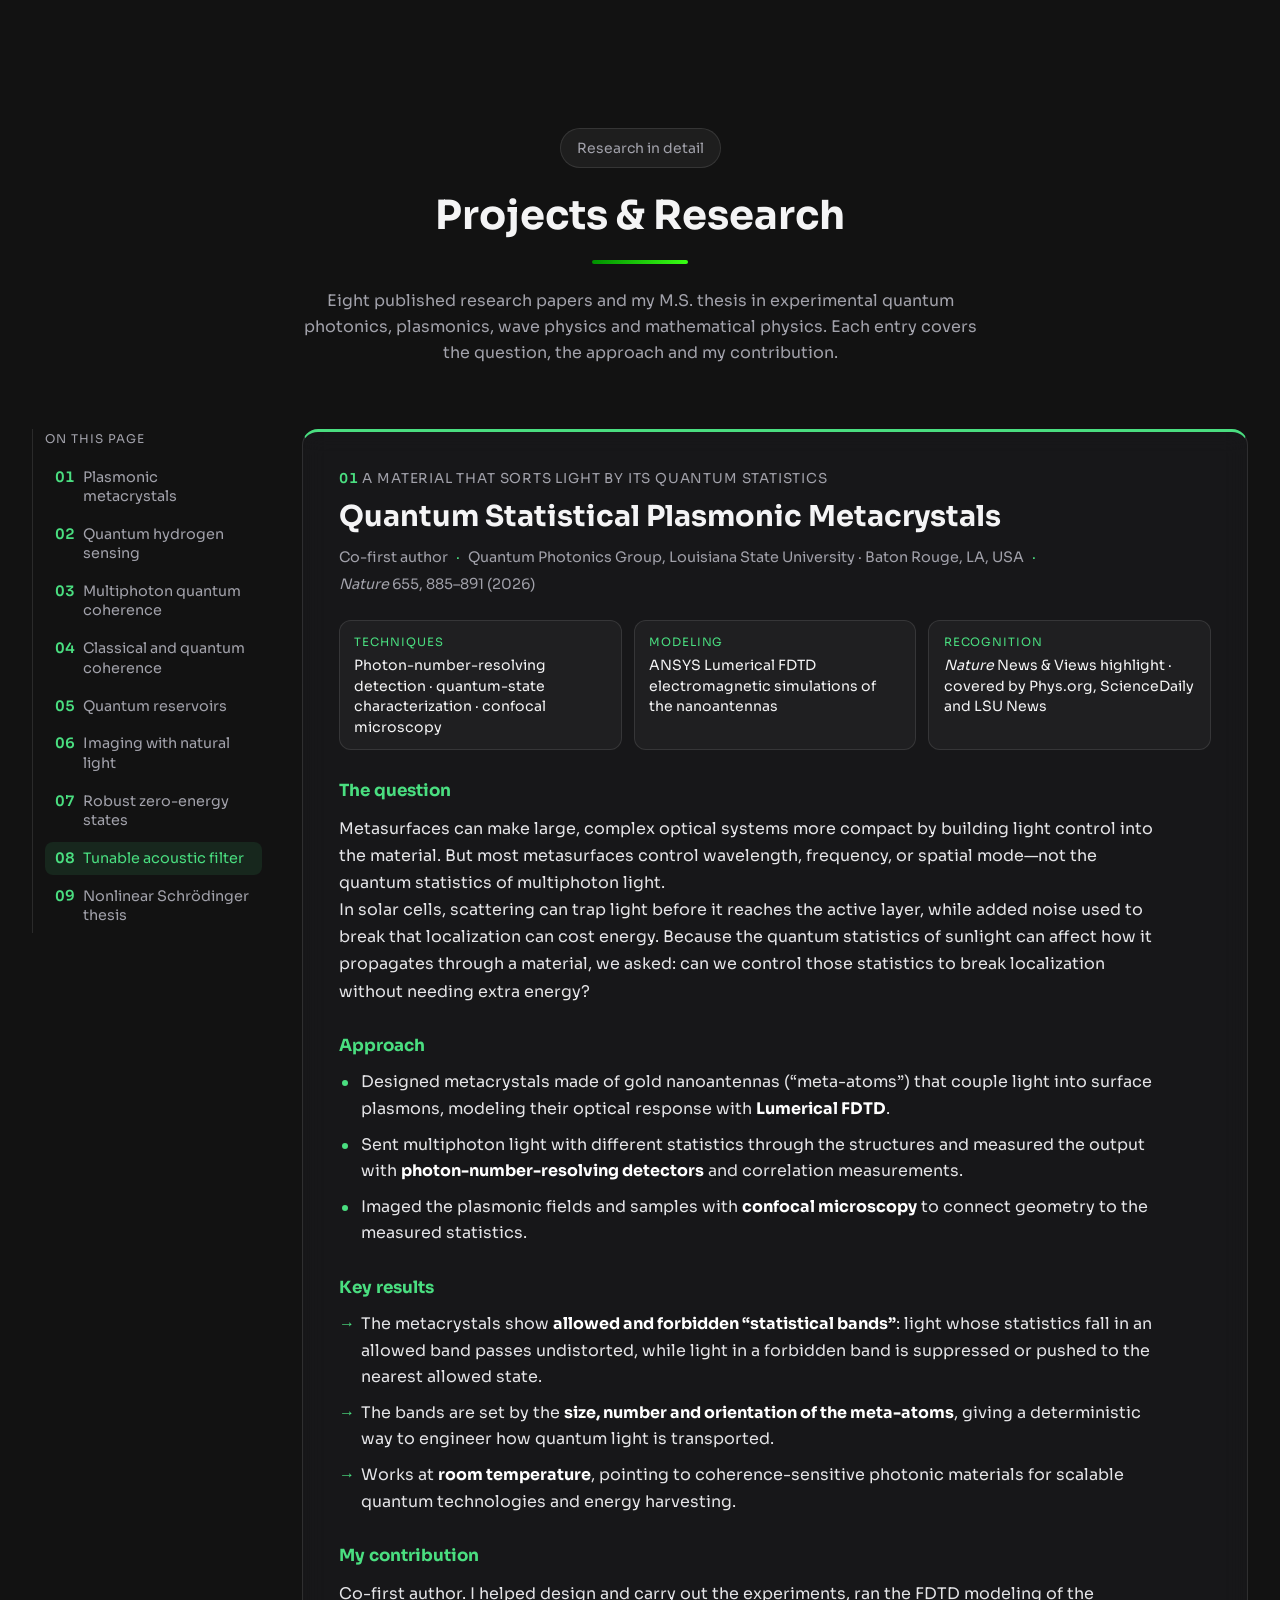
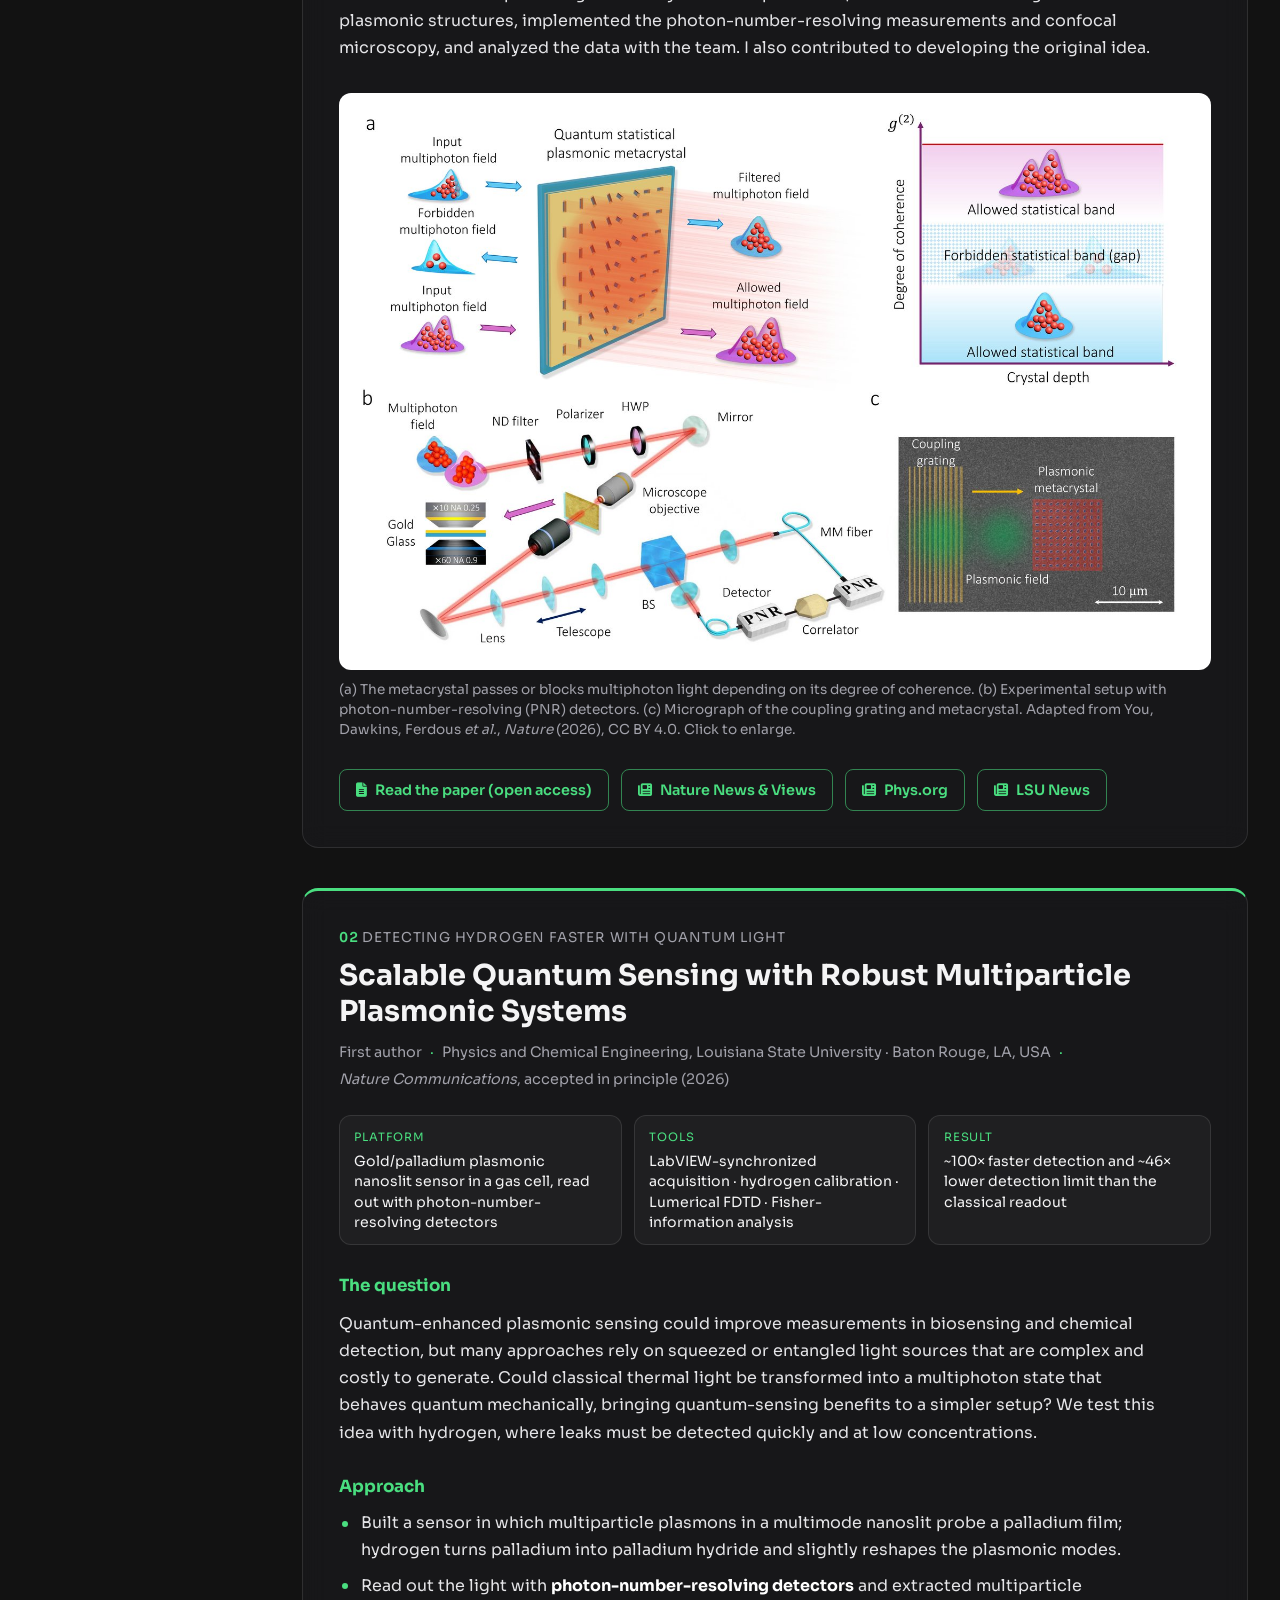
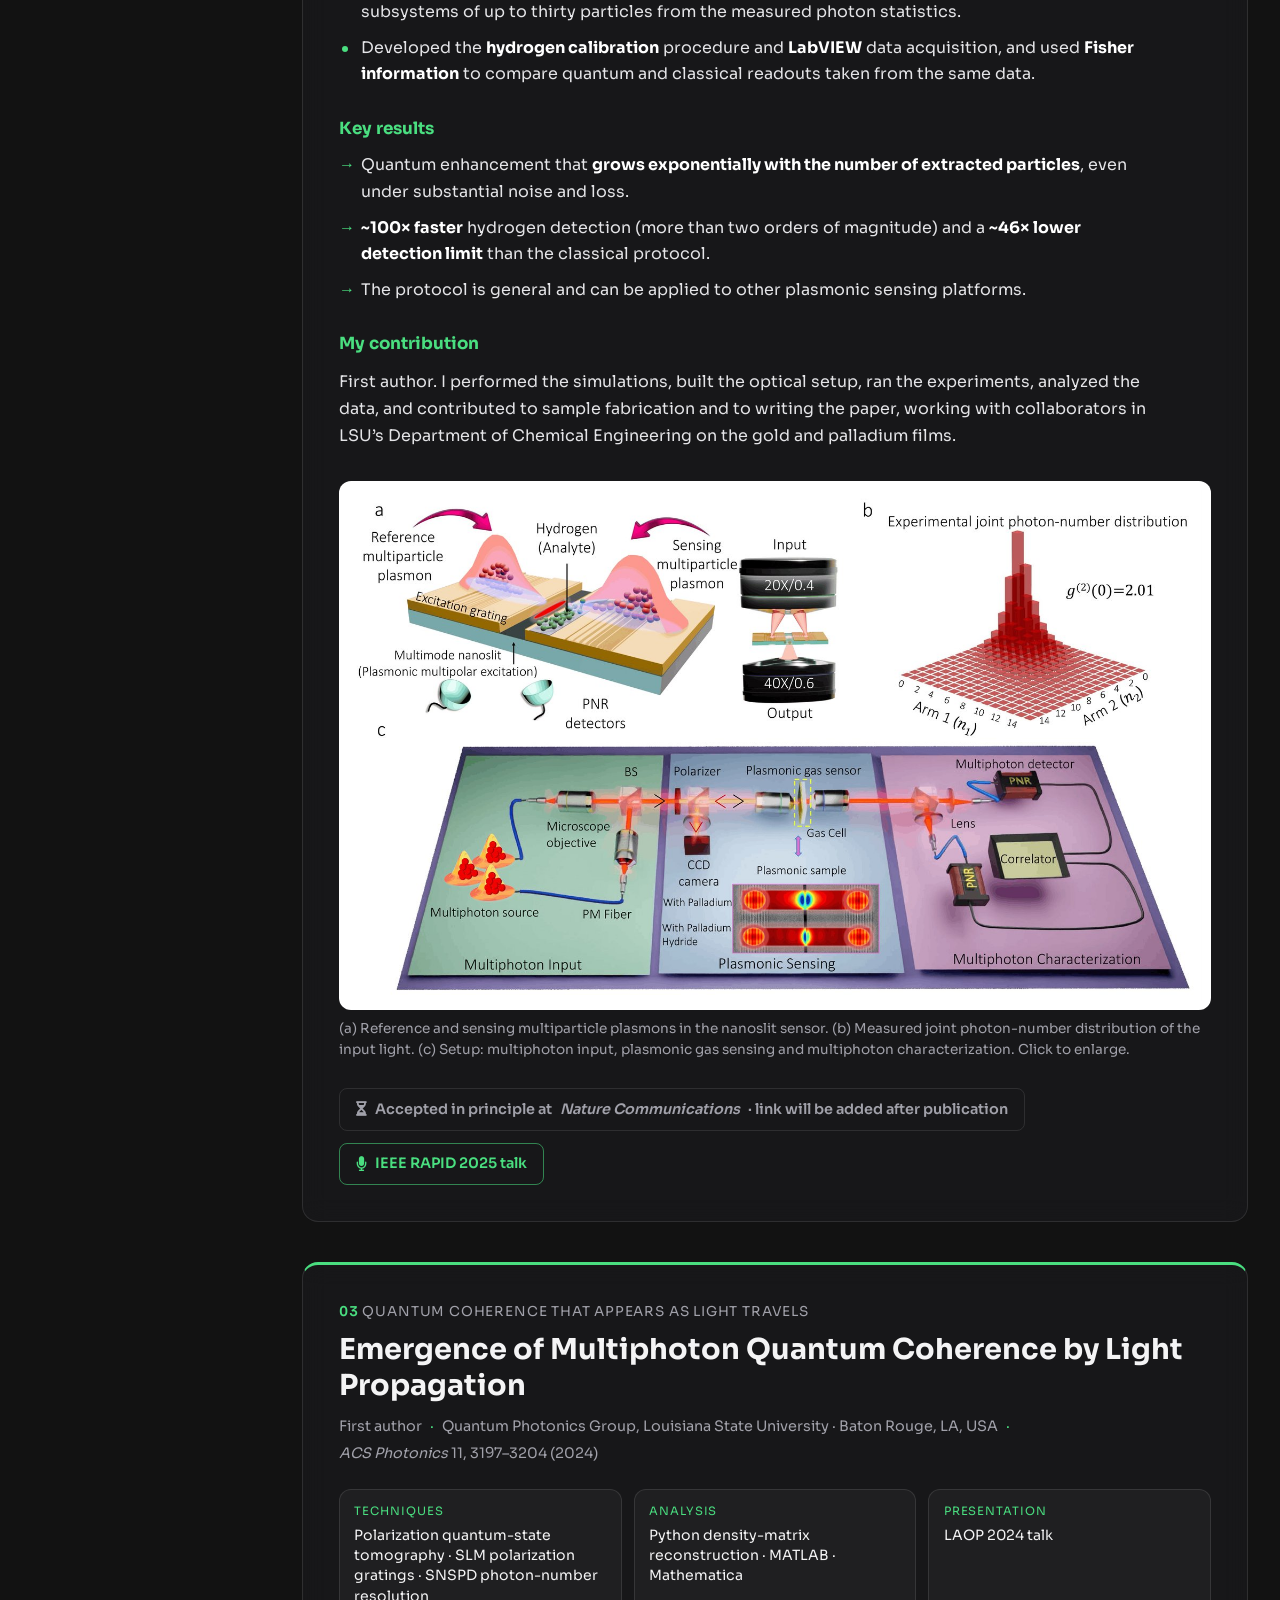
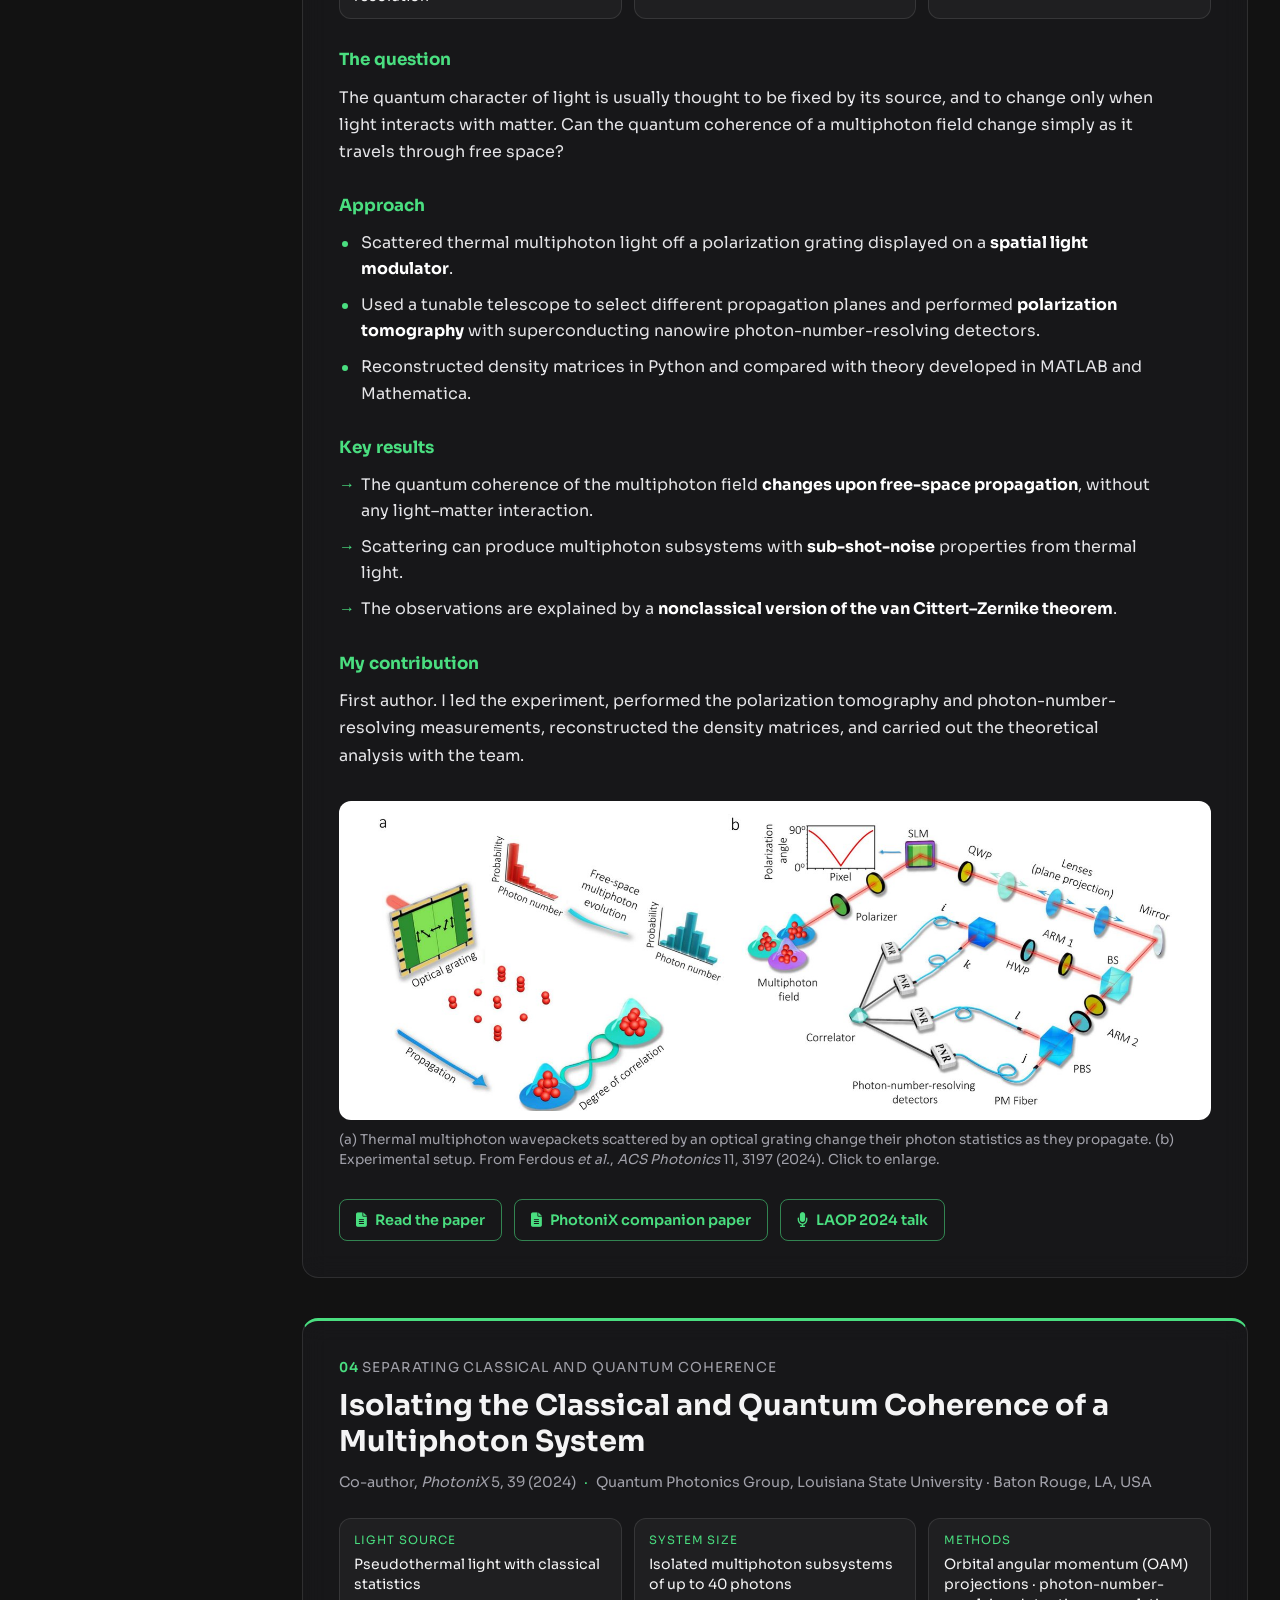
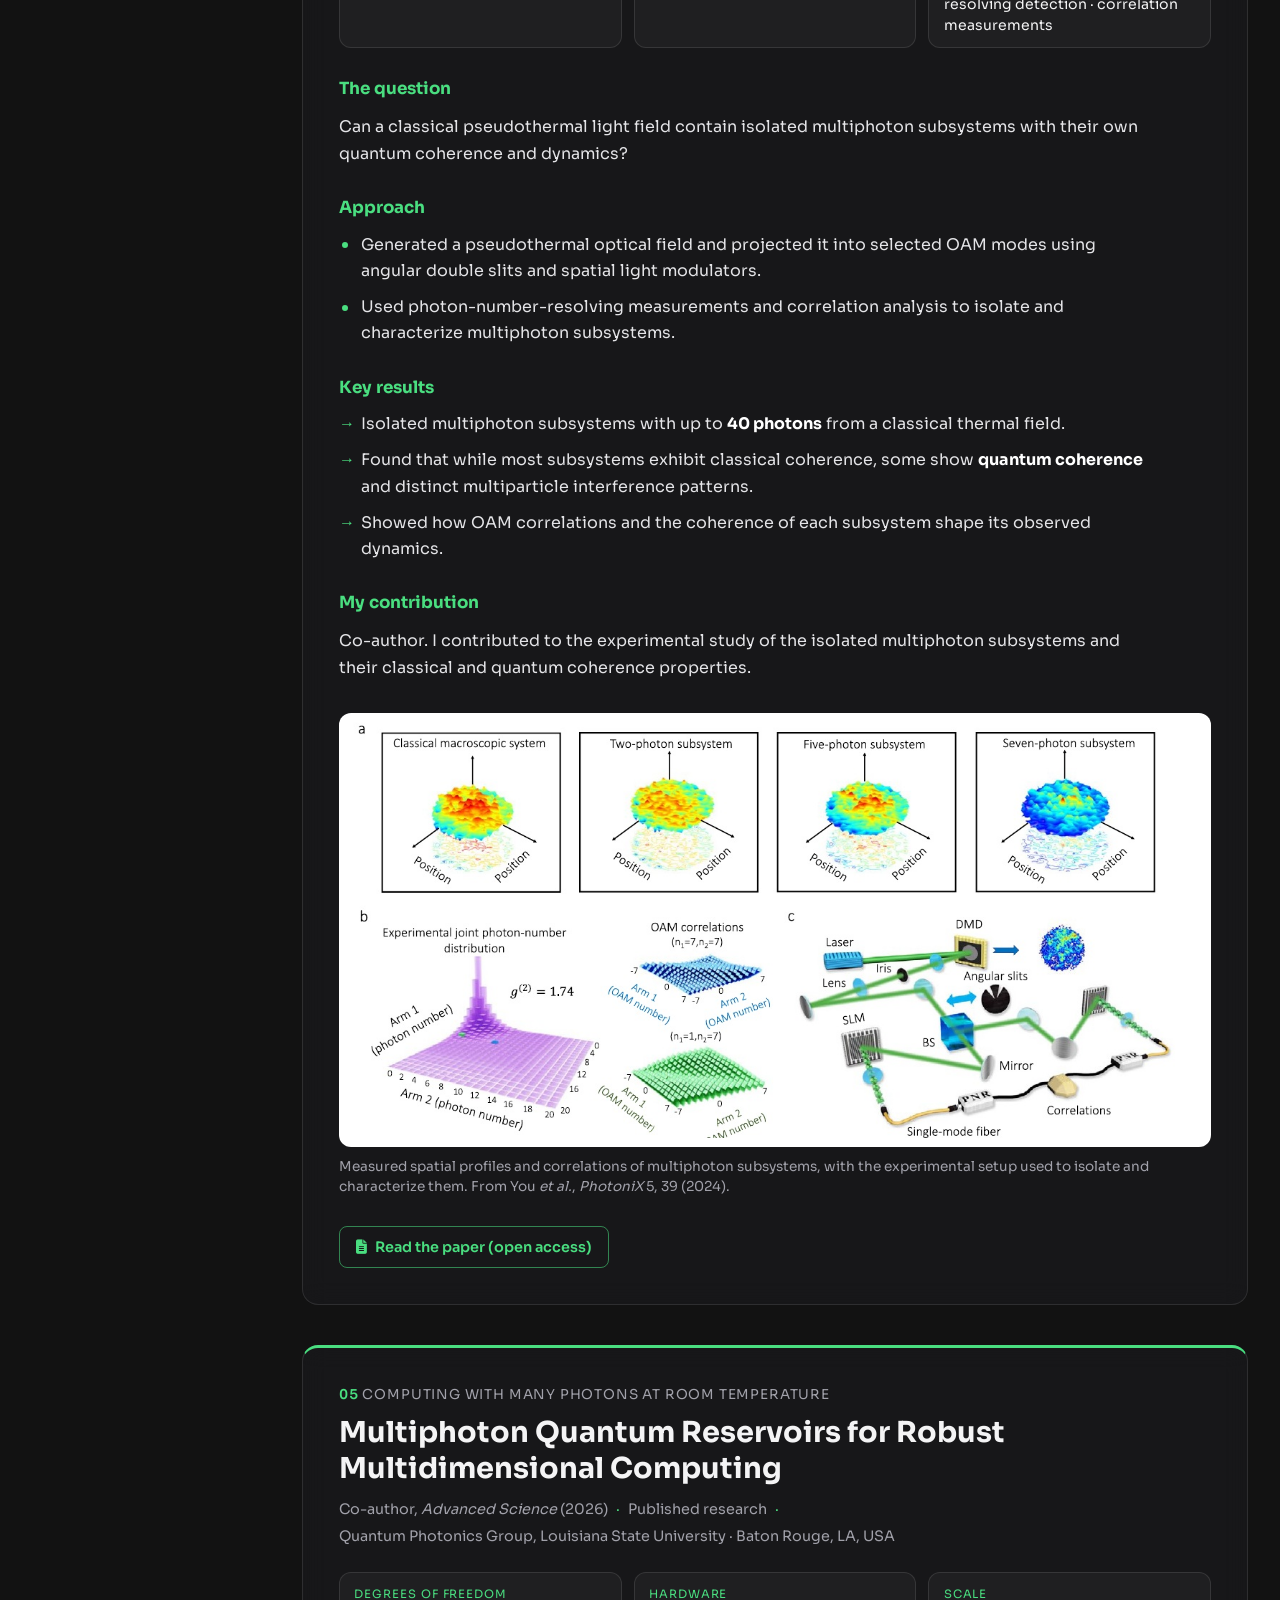
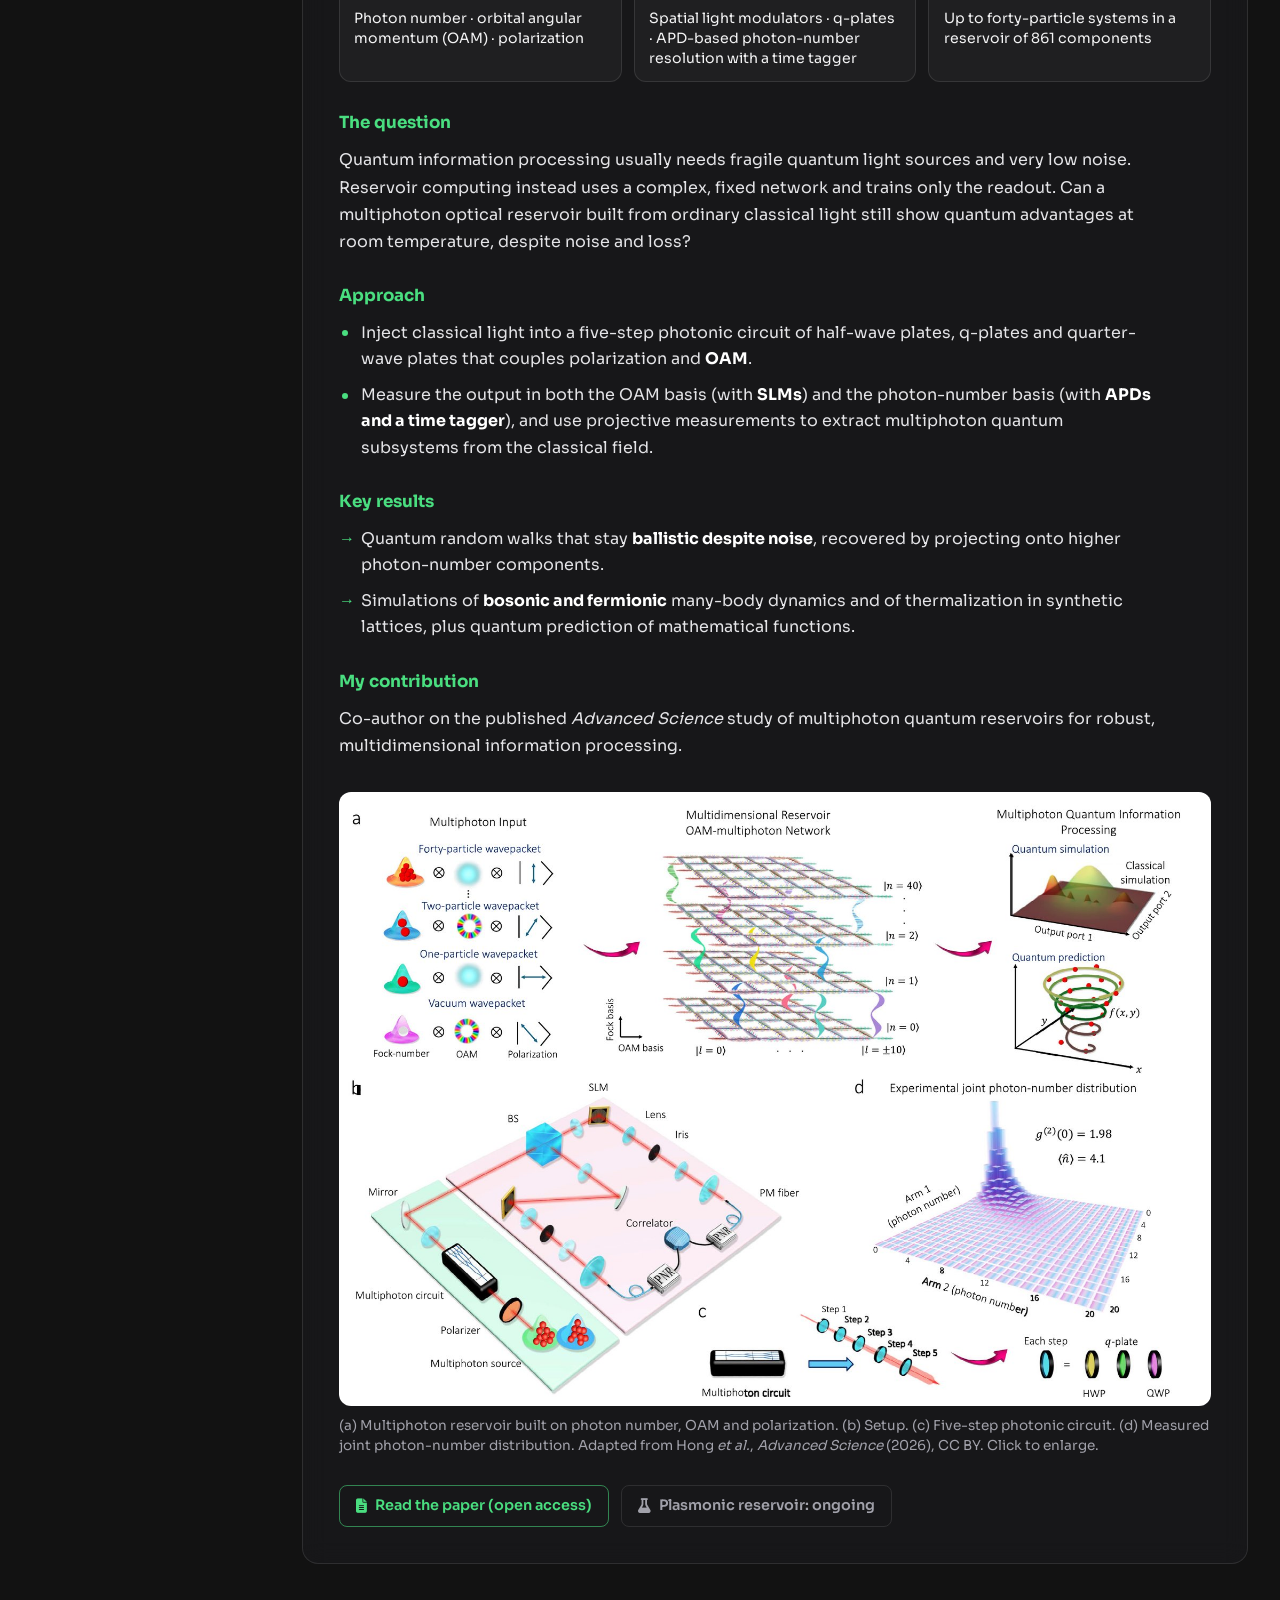
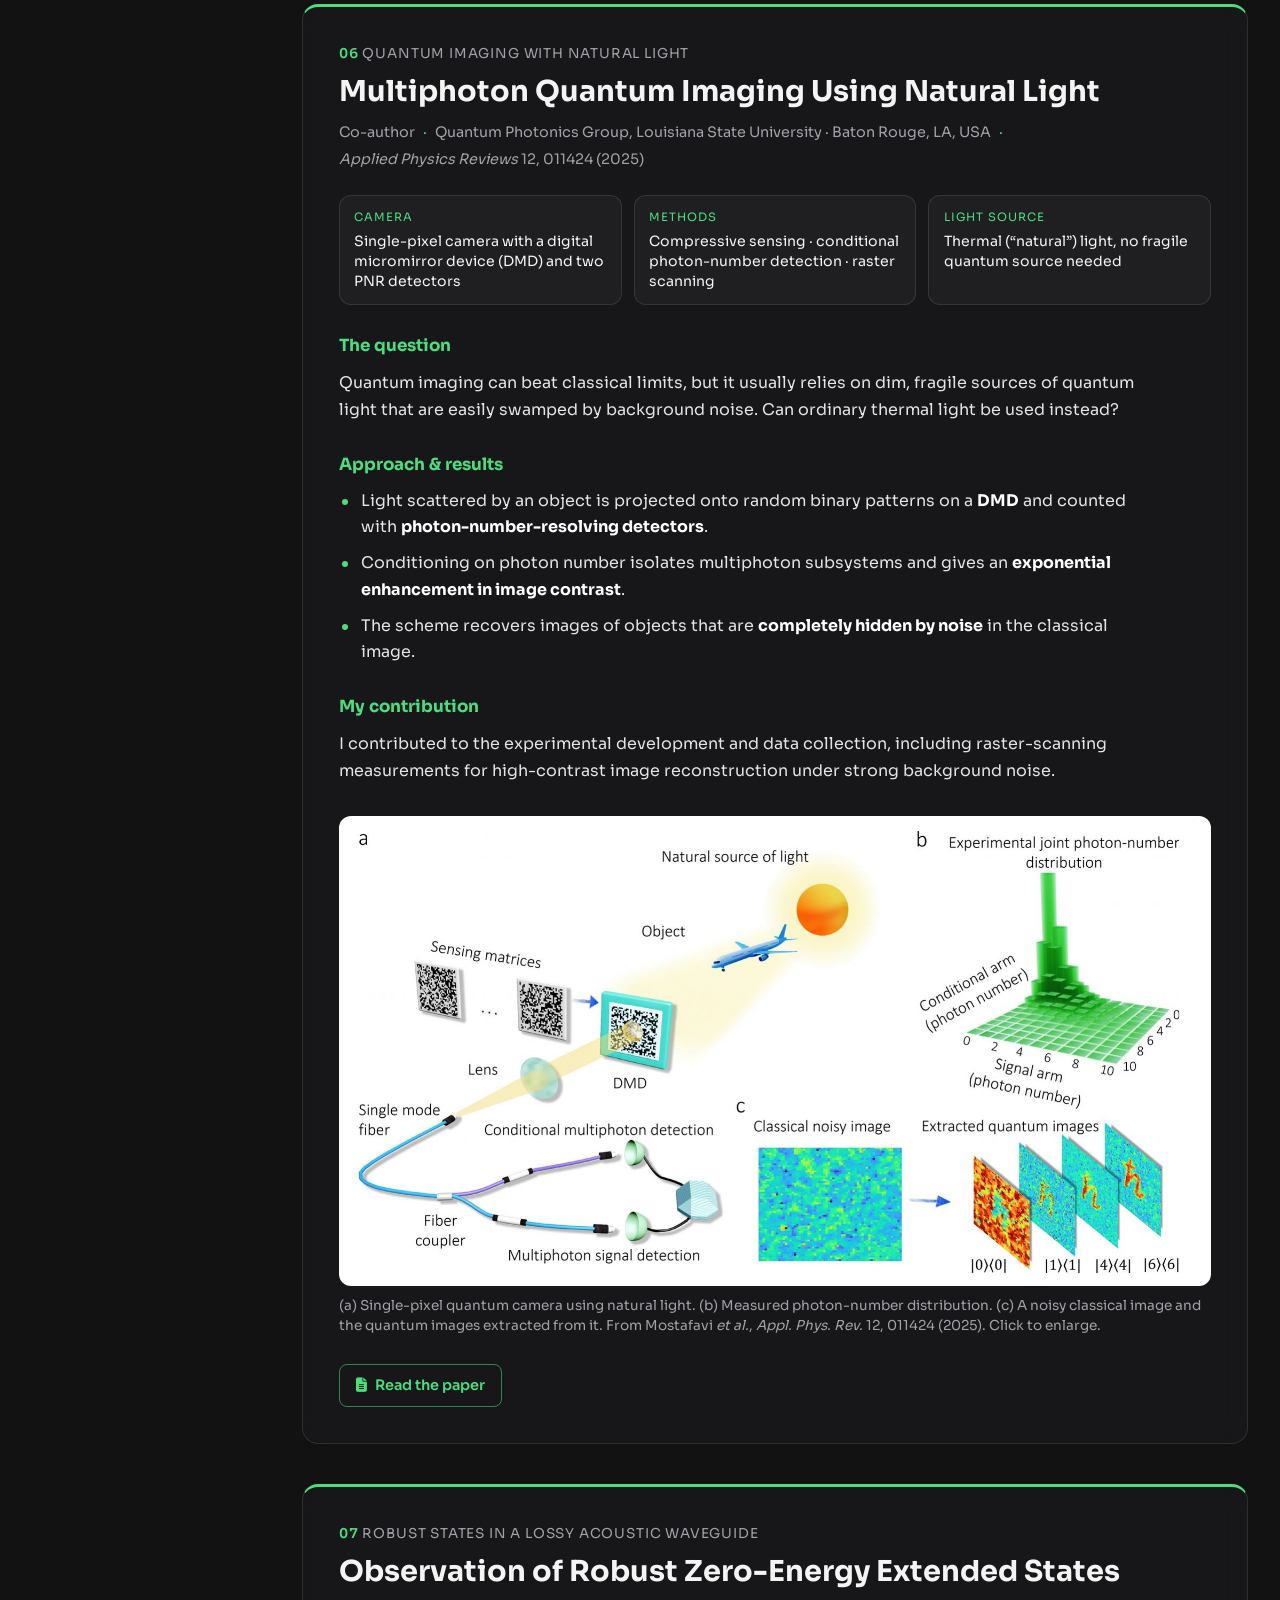
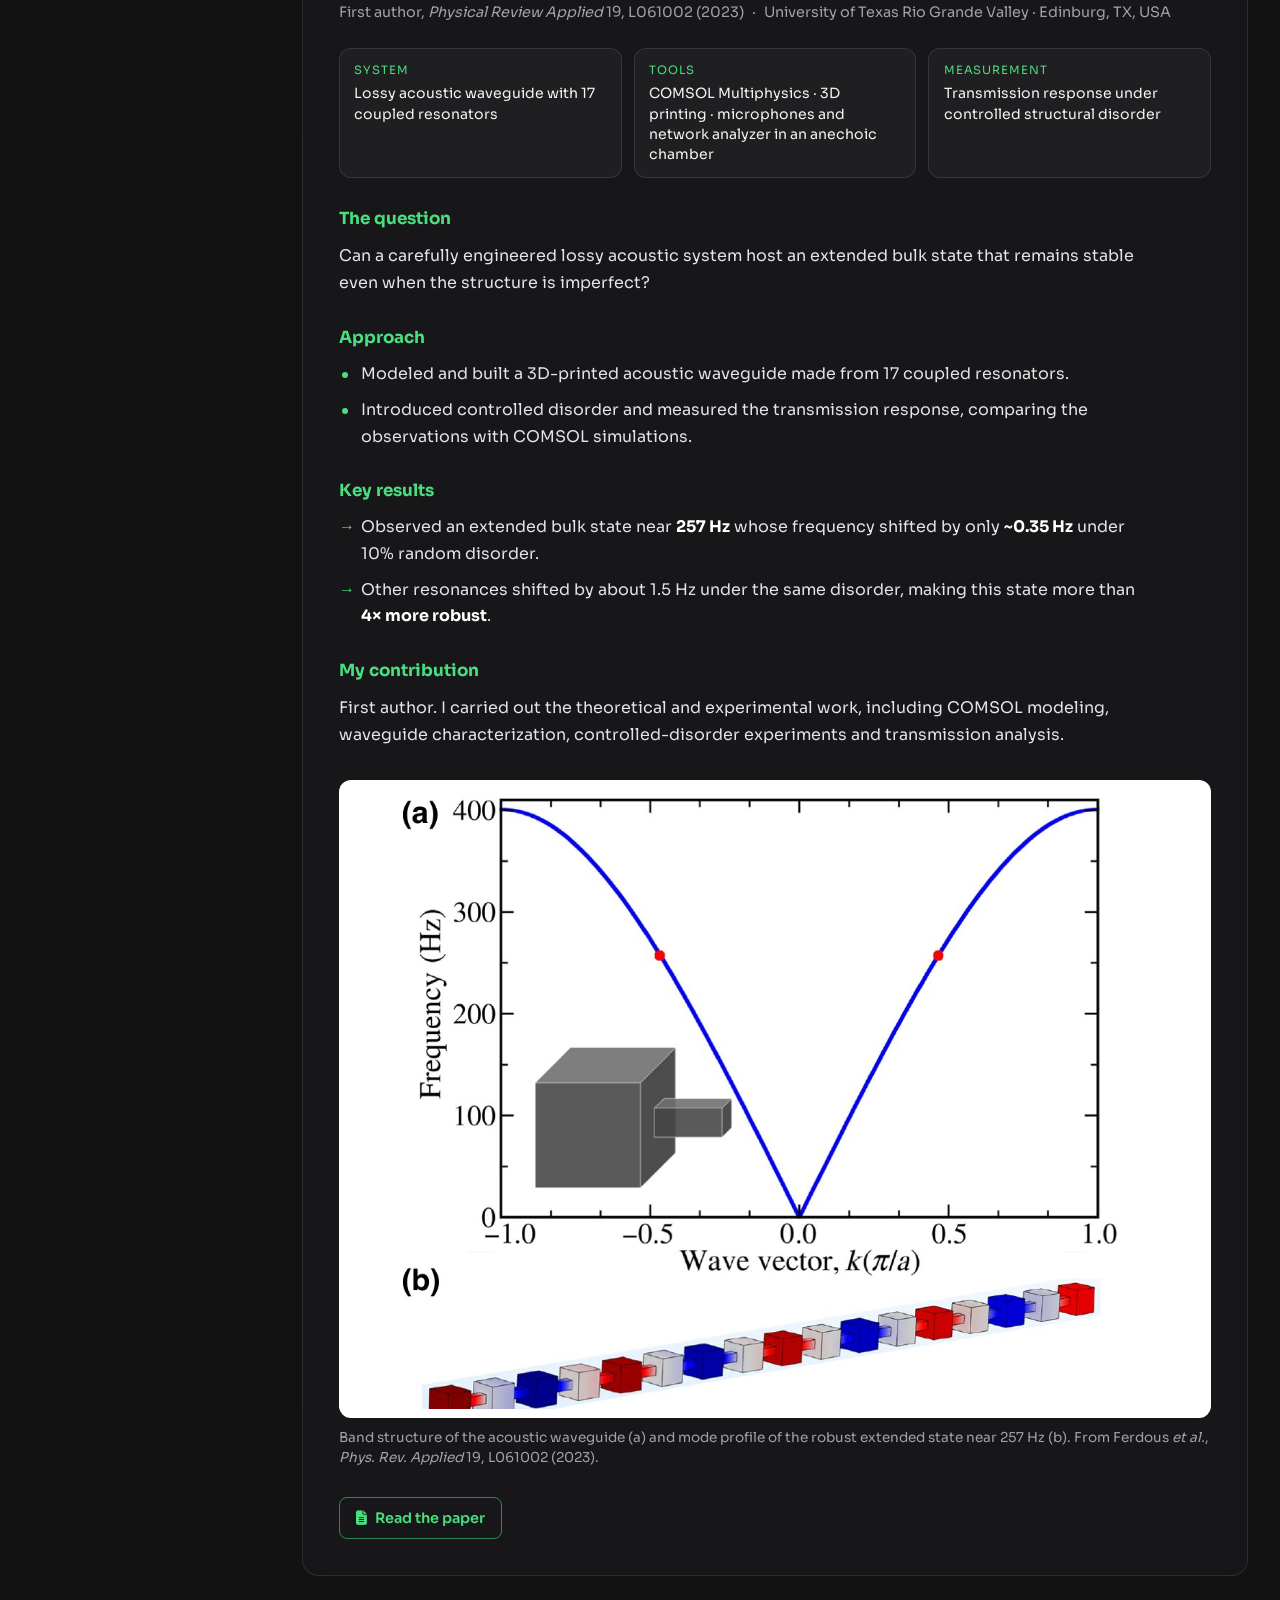
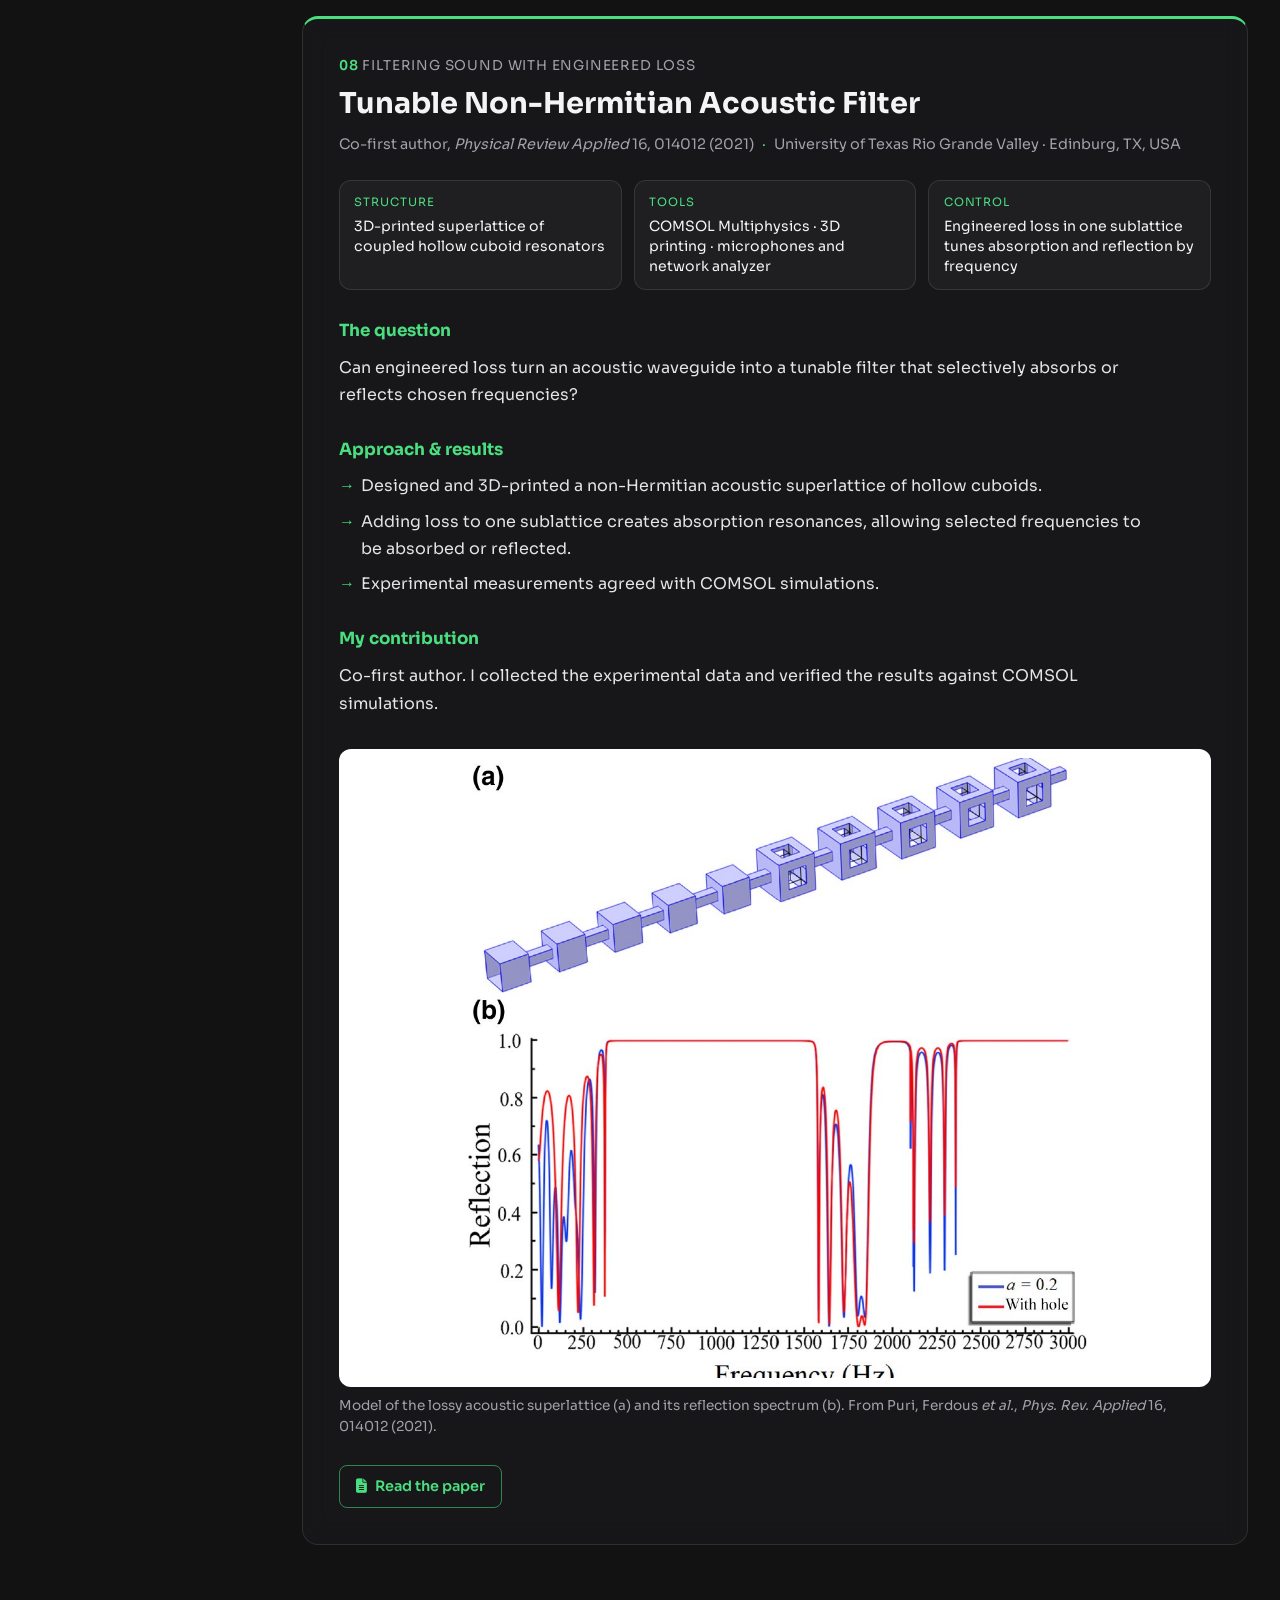
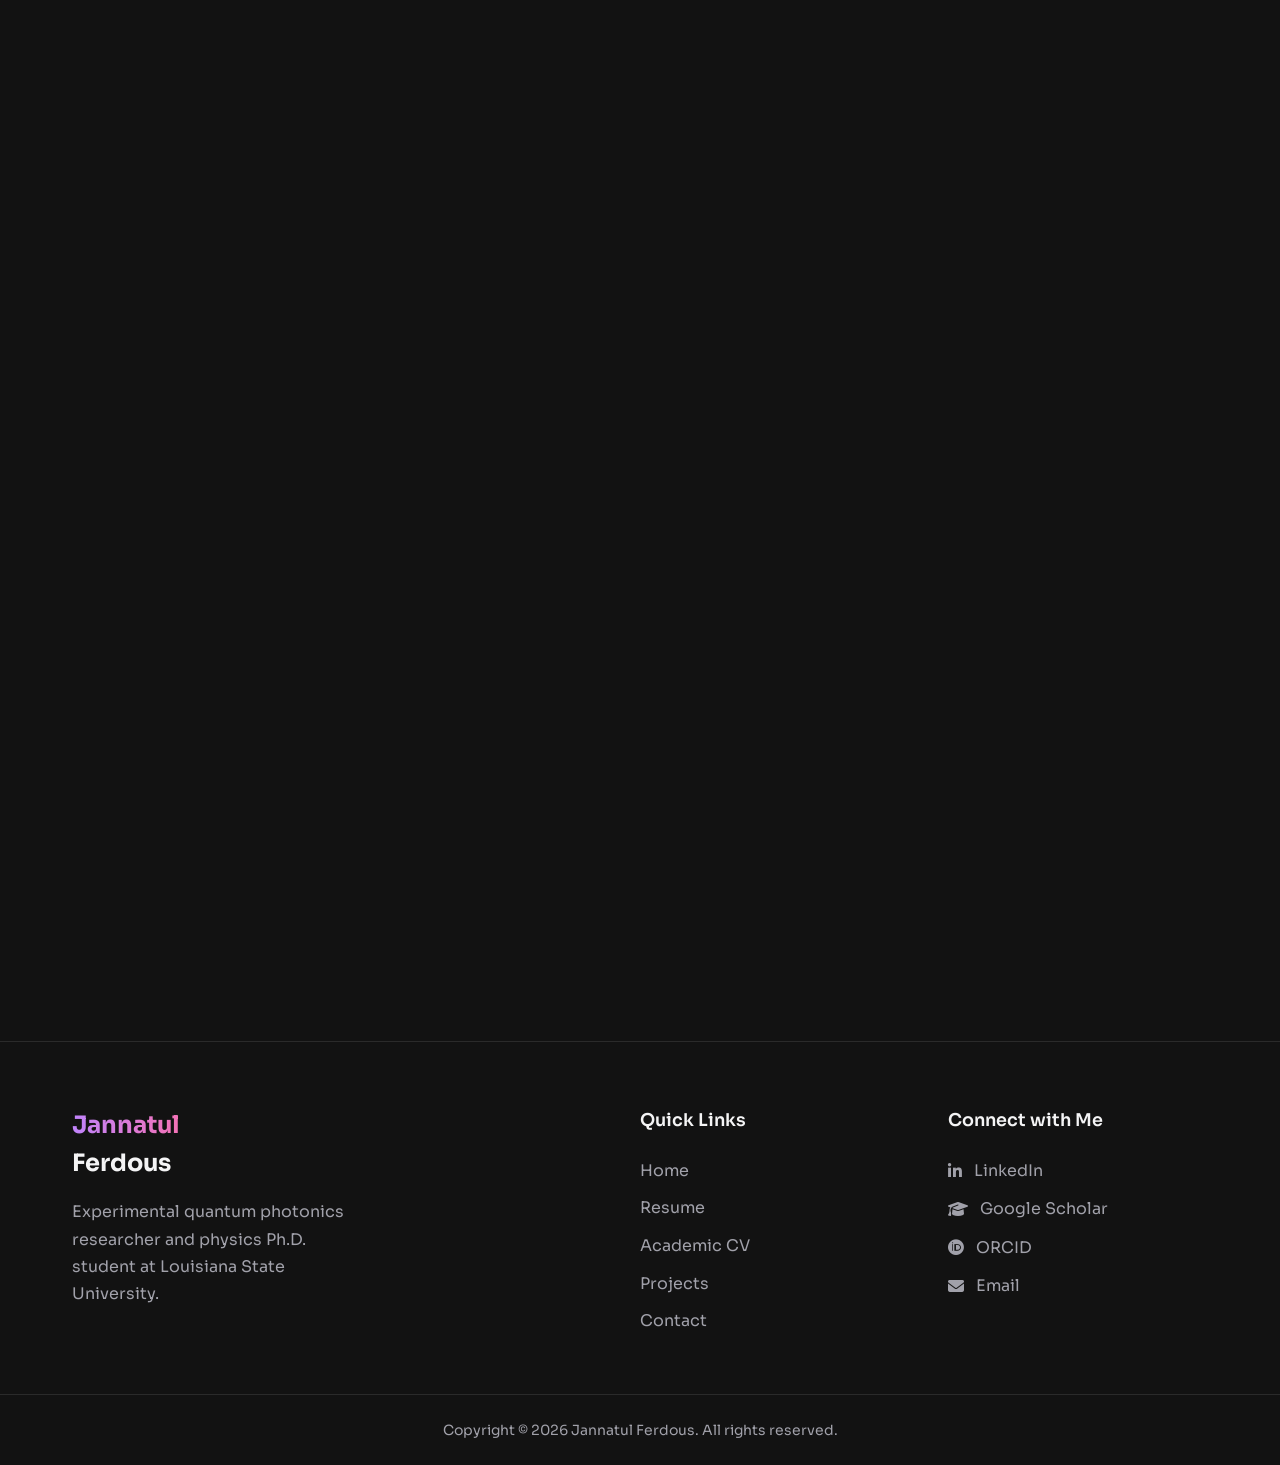
==== commit 9f846bd5: "10/23/2026" ====
--- a/project.html
+++ b/project.html
@@ -54,8 +54,7 @@
                     <div class="section-badge">Research in detail</div>
                     <h2 class="section-title">Projects &amp; Research</h2>
                     <div class="title-underline"></div>
-                    <p class="cs-intro">Eight research papers in experimental quantum photonics, plasmonics and wave physics. Each one
-                        covers the question, the approach, the results and my part in it.</p>
+                    <p class="cs-intro">Eight published research papers and my M.S. thesis in experimental quantum photonics, plasmonics, wave physics and mathematical physics. Each entry covers the question, the approach and my contribution.</p>
                 </div>
 
                 <div class="cs-layout">
@@ -69,6 +68,7 @@
                         <a href="#quantum-imaging"><span class="cs-num">06</span> Imaging with natural light</a>
                         <a href="#acoustic-non-hermitian"><span class="cs-num">07</span> Robust zero-energy states</a>
                         <a href="#acoustic-filter"><span class="cs-num">08</span> Tunable acoustic filter</a>
+                        <a href="#dhaka-ms-thesis"><span class="cs-num">09</span> Nonlinear Schr&ouml;dinger thesis</a>
                     </nav>
                     <div class="cs-articles">
 
@@ -77,7 +77,7 @@
                     <header class="cs-header">
                         <p class="cs-eyebrow"><span class="cs-num">01</span> A material that sorts light by its quantum statistics</p>
                         <h2>Quantum Statistical Plasmonic Metacrystals</h2>
-                        <p class="cs-meta"><span>Co-first author</span><span class="cs-meta-sep">&middot;</span><span>Quantum Photonics Group, LSU</span><span class="cs-meta-sep">&middot;</span><span><em>Nature</em> 655, 885&ndash;891 (2026)</span></p>
+                        <p class="cs-meta"><span>Co-first author</span><span class="cs-meta-sep">&middot;</span><span>Quantum Photonics Group, Louisiana State University &middot; Baton Rouge, LA, USA</span><span class="cs-meta-sep">&middot;</span><span><em>Nature</em> 655, 885&ndash;891 (2026)</span></p>
                     </header>
                     <dl class="cs-facts">
                         <div><dt>Techniques</dt><dd>Photon-number-resolving detection &middot; quantum-state characterization &middot; confocal microscopy</dd></div>
@@ -138,7 +138,7 @@
                     <header class="cs-header">
                         <p class="cs-eyebrow"><span class="cs-num">02</span> Detecting hydrogen faster with quantum light</p>
                         <h2>Scalable Quantum Sensing with Robust Multiparticle Plasmonic Systems</h2>
-                        <p class="cs-meta"><span>First author</span><span class="cs-meta-sep">&middot;</span><span>LSU Physics &amp; Chemical Engineering</span><span class="cs-meta-sep">&middot;</span><span><em>Nature Communications</em>, accepted in principle (2026)</span></p>
+                        <p class="cs-meta"><span>First author</span><span class="cs-meta-sep">&middot;</span><span>Physics and Chemical Engineering, Louisiana State University &middot; Baton Rouge, LA, USA</span><span class="cs-meta-sep">&middot;</span><span><em>Nature Communications</em>, accepted in principle (2026)</span></p>
                     </header>
                     <dl class="cs-facts">
                         <div><dt>Platform</dt><dd>Gold/palladium plasmonic nanoslit sensor in a gas cell, read out with photon-number-resolving detectors</dd></div>
@@ -193,7 +193,7 @@
                     <header class="cs-header">
                         <p class="cs-eyebrow"><span class="cs-num">03</span> Quantum coherence that appears as light travels</p>
                         <h2>Emergence of Multiphoton Quantum Coherence by Light Propagation</h2>
-                        <p class="cs-meta"><span>First author</span><span class="cs-meta-sep">&middot;</span><span>Quantum Photonics Group, LSU</span><span class="cs-meta-sep">&middot;</span><span><em>ACS Photonics</em> 11, 3197&ndash;3204 (2024)</span></p>
+                        <p class="cs-meta"><span>First author</span><span class="cs-meta-sep">&middot;</span><span>Quantum Photonics Group, Louisiana State University &middot; Baton Rouge, LA, USA</span><span class="cs-meta-sep">&middot;</span><span><em>ACS Photonics</em> 11, 3197&ndash;3204 (2024)</span></p>
                     </header>
                     <dl class="cs-facts">
                         <div><dt>Techniques</dt><dd>Polarization quantum-state tomography &middot; SLM polarization gratings &middot; SNSPD photon-number resolution</dd></div>
@@ -244,7 +244,7 @@
                     <header class="cs-header">
                         <p class="cs-eyebrow"><span class="cs-num">04</span> Separating classical and quantum coherence</p>
                         <h2>Isolating the Classical and Quantum Coherence of a Multiphoton System</h2>
-                        <p class="cs-meta"><span>Co-author, <em>PhotoniX</em> 5, 39 (2024)</span><span class="cs-meta-sep">&middot;</span><span>Quantum Photonics Group, LSU</span></p>
+                        <p class="cs-meta"><span>Co-author, <em>PhotoniX</em> 5, 39 (2024)</span><span class="cs-meta-sep">&middot;</span><span>Quantum Photonics Group, Louisiana State University &middot; Baton Rouge, LA, USA</span></p>
                     </header>
                     <dl class="cs-facts">
                         <div><dt>Light source</dt><dd>Pseudothermal light with classical statistics</dd></div>
@@ -286,7 +286,7 @@
                     <header class="cs-header">
                         <p class="cs-eyebrow"><span class="cs-num">05</span> Computing with many photons at room temperature</p>
                         <h2>Multiphoton Quantum Reservoirs for Robust Multidimensional Computing</h2>
-                        <p class="cs-meta"><span>Co-author, <em>Advanced Science</em> (2026)</span><span class="cs-meta-sep">&middot;</span><span>Published research</span><span class="cs-meta-sep">&middot;</span><span>Quantum Photonics Group, LSU</span></p>
+                        <p class="cs-meta"><span>Co-author, <em>Advanced Science</em> (2026)</span><span class="cs-meta-sep">&middot;</span><span>Published research</span><span class="cs-meta-sep">&middot;</span><span>Quantum Photonics Group, Louisiana State University &middot; Baton Rouge, LA, USA</span></p>
                     </header>
                     <dl class="cs-facts">
                         <div><dt>Degrees of freedom</dt><dd>Photon number &middot; orbital angular momentum (OAM) &middot; polarization</dd></div>
@@ -337,7 +337,7 @@
                     <header class="cs-header">
                         <p class="cs-eyebrow"><span class="cs-num">06</span> Quantum imaging with natural light</p>
                         <h2>Multiphoton Quantum Imaging Using Natural Light</h2>
-                        <p class="cs-meta"><span>Co-author</span><span class="cs-meta-sep">&middot;</span><span>Quantum Photonics Group, LSU</span><span class="cs-meta-sep">&middot;</span><span><em>Applied Physics Reviews</em> 12, 011424 (2025)</span></p>
+                        <p class="cs-meta"><span>Co-author</span><span class="cs-meta-sep">&middot;</span><span>Quantum Photonics Group, Louisiana State University &middot; Baton Rouge, LA, USA</span><span class="cs-meta-sep">&middot;</span><span><em>Applied Physics Reviews</em> 12, 011424 (2025)</span></p>
                     </header>
                     <dl class="cs-facts">
                         <div><dt>Camera</dt><dd>Single-pixel camera with a digital micromirror device (DMD) and two PNR detectors</dd></div>
@@ -379,7 +379,7 @@
                     <header class="cs-header">
                         <p class="cs-eyebrow"><span class="cs-num">07</span> Robust states in a lossy acoustic waveguide</p>
                         <h2>Observation of Robust Zero-Energy Extended States</h2>
-                        <p class="cs-meta"><span>First author, <em>Physical Review Applied</em> 19, L061002 (2023)</span><span class="cs-meta-sep">&middot;</span><span>University of Texas Rio Grande Valley</span></p>
+                        <p class="cs-meta"><span>First author, <em>Physical Review Applied</em> 19, L061002 (2023)</span><span class="cs-meta-sep">&middot;</span><span>University of Texas Rio Grande Valley &middot; Edinburg, TX, USA</span></p>
                     </header>
                     <dl class="cs-facts">
                         <div><dt>System</dt><dd>Lossy acoustic waveguide with 17 coupled resonators</dd></div>
@@ -422,7 +422,7 @@
                     <header class="cs-header">
                         <p class="cs-eyebrow"><span class="cs-num">08</span> Filtering sound with engineered loss</p>
                         <h2>Tunable Non-Hermitian Acoustic Filter</h2>
-                        <p class="cs-meta"><span>Co-first author, <em>Physical Review Applied</em> 16, 014012 (2021)</span><span class="cs-meta-sep">&middot;</span><span>University of Texas Rio Grande Valley</span></p>
+                        <p class="cs-meta"><span>Co-first author, <em>Physical Review Applied</em> 16, 014012 (2021)</span><span class="cs-meta-sep">&middot;</span><span>University of Texas Rio Grande Valley &middot; Edinburg, TX, USA</span></p>
                     </header>
                     <dl class="cs-facts">
                         <div><dt>Structure</dt><dd>3D-printed superlattice of coupled hollow cuboid resonators</dd></div>
@@ -451,6 +451,34 @@
                     </div>
                     <div class="cs-links">
                         <a class="cs-link" href="https://doi.org/10.1103/PhysRevApplied.16.014012" target="_blank" rel="noopener"><i class="fas fa-file-alt"></i> Read the paper</a>
+                    </div>
+                </article>
+                <!-- ============ 09 ============ -->
+                <article id="dhaka-ms-thesis" class="case-study glass-card animate-on-scroll">
+                    <header class="cs-header">
+                        <p class="cs-eyebrow"><span class="cs-num">09</span> M.S. thesis in mathematical physics</p>
+                        <h2>Solving Nonlinear Schr&ouml;dinger Equations Using the Darboux Transformation Method</h2>
+                        <p class="cs-meta"><span>Master of Science thesis</span><span class="cs-meta-sep">&middot;</span><span>University of Dhaka &middot; Dhaka, Bangladesh</span><span class="cs-meta-sep">&middot;</span><span>March 2016</span></p>
+                    </header>
+                    <dl class="cs-facts">
+                        <div><dt>Focus</dt><dd>Nonlinear Schr&ouml;dinger equations</dd></div>
+                        <div><dt>Methods</dt><dd>Darboux transformations &middot; Lax pairs</dd></div>
+                        <div><dt>Computational tool</dt><dd>Mathematica</dd></div>
+                    </dl>
+                    <div class="cs-body">
+                        <h3>The question</h3>
+                        <p>How can Darboux transformation methods be used to construct analytical solutions to nonlinear Schr&ouml;dinger equations?</p>
+                        <h3>Approach</h3>
+                        <ul class="cs-list cs-list--results">
+                            <li>Studied Darboux transformations and their relation to Lax-pair formulations.</li>
+                            <li>Applied the method to construct solitonic solutions, including sech-shaped and Peregrine-type solutions.</li>
+                            <li>Used Mathematica for symbolic calculations and solution analysis.</li>
+                        </ul>
+                        <h3>My contribution</h3>
+                        <p>This was my M.S. thesis in Physics at the University of Dhaka.</p>
+                    </div>
+                    <div class="cs-links">
+                        <a class="cs-link" href="assets/docs/Jannatul_Ferdous_MS_Thesis_University_of_Dhaka.pdf" target="_blank" rel="noopener"><i class="fas fa-file-pdf"></i> View thesis PDF</a>
                     </div>
                 </article>
                     </div>
--- a/static/css/projects.css
+++ b/static/css/projects.css
@@ -355,3 +355,11 @@
         width: 100%;
     }
 }
+
+/* Dark photonic-chip backdrop for the research section following About Me. */
+#projects {
+    background-image: linear-gradient(90deg, rgba(18, 18, 18, 0.88), rgba(18, 18, 18, 0.76)), url('../../assets/chip_background_magical.png');
+    background-size: 100% auto;
+    background-position: center 46%;
+    background-repeat: no-repeat;
+}
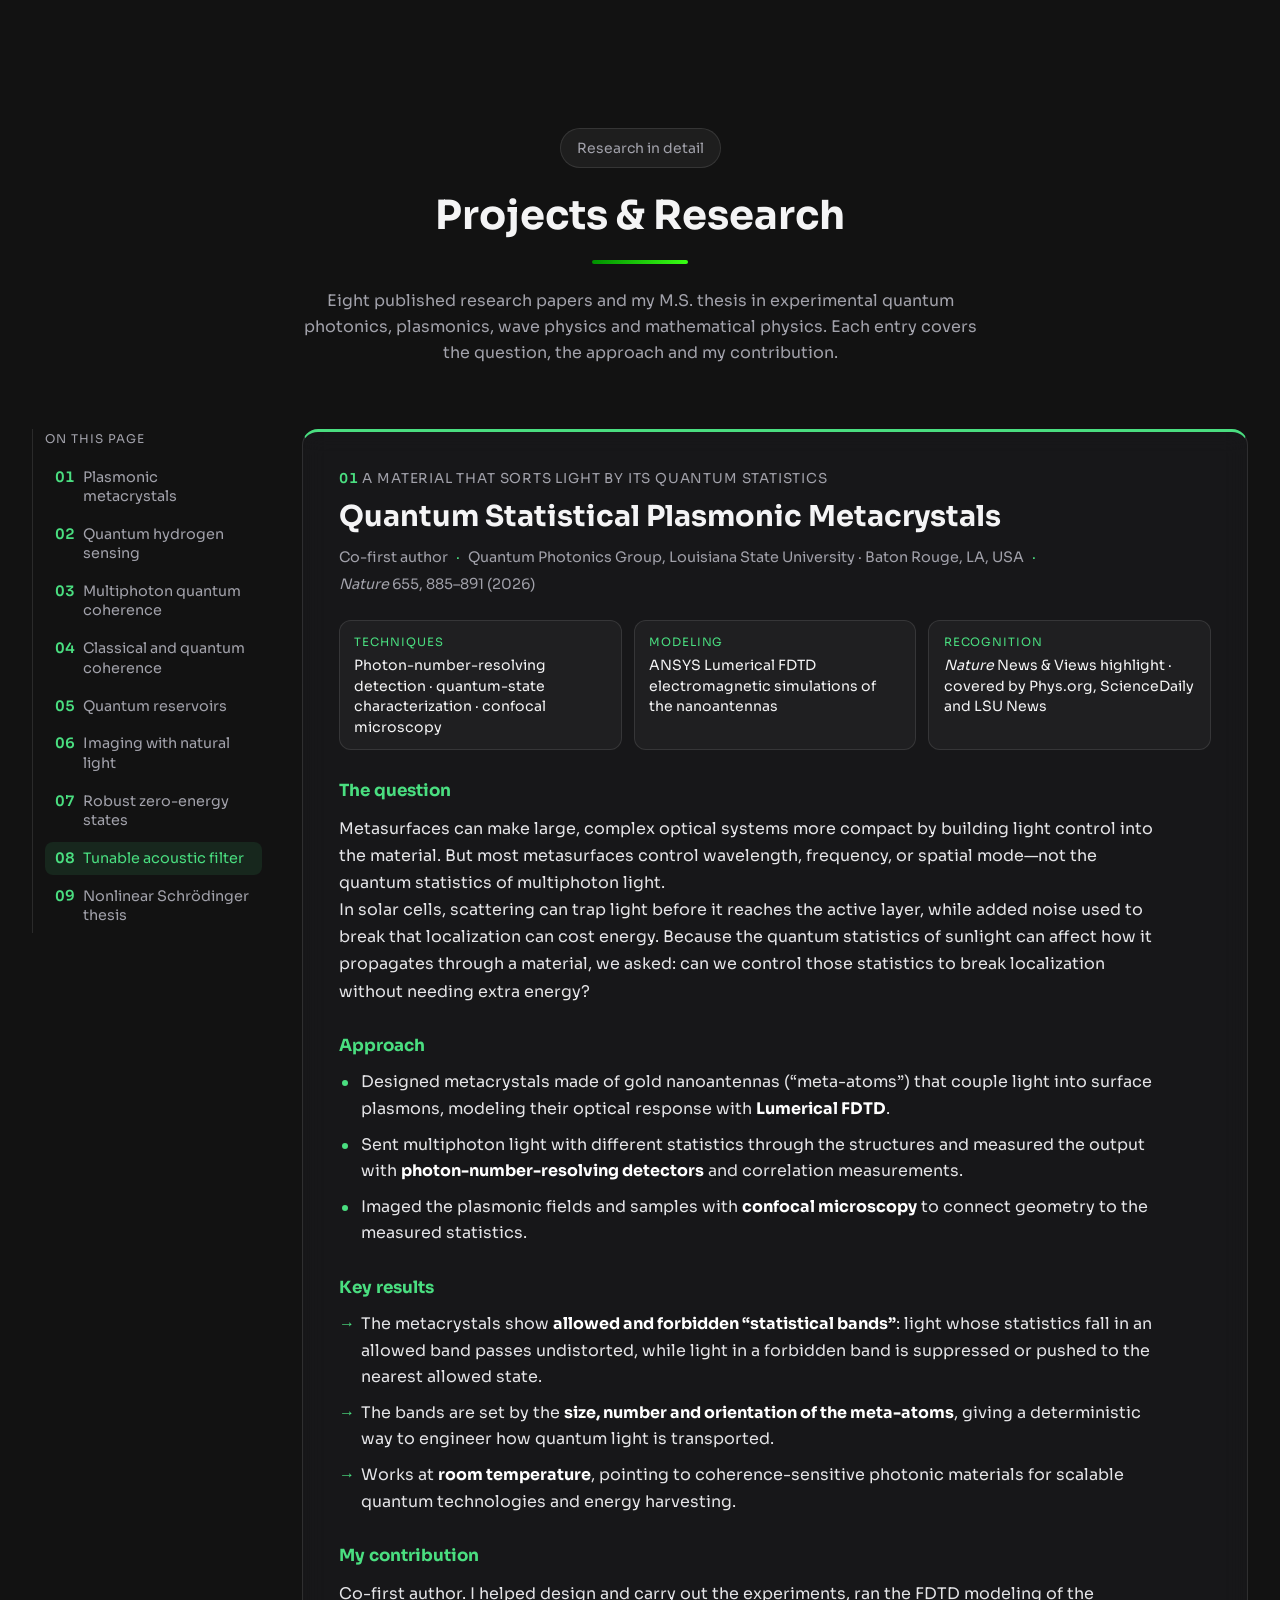
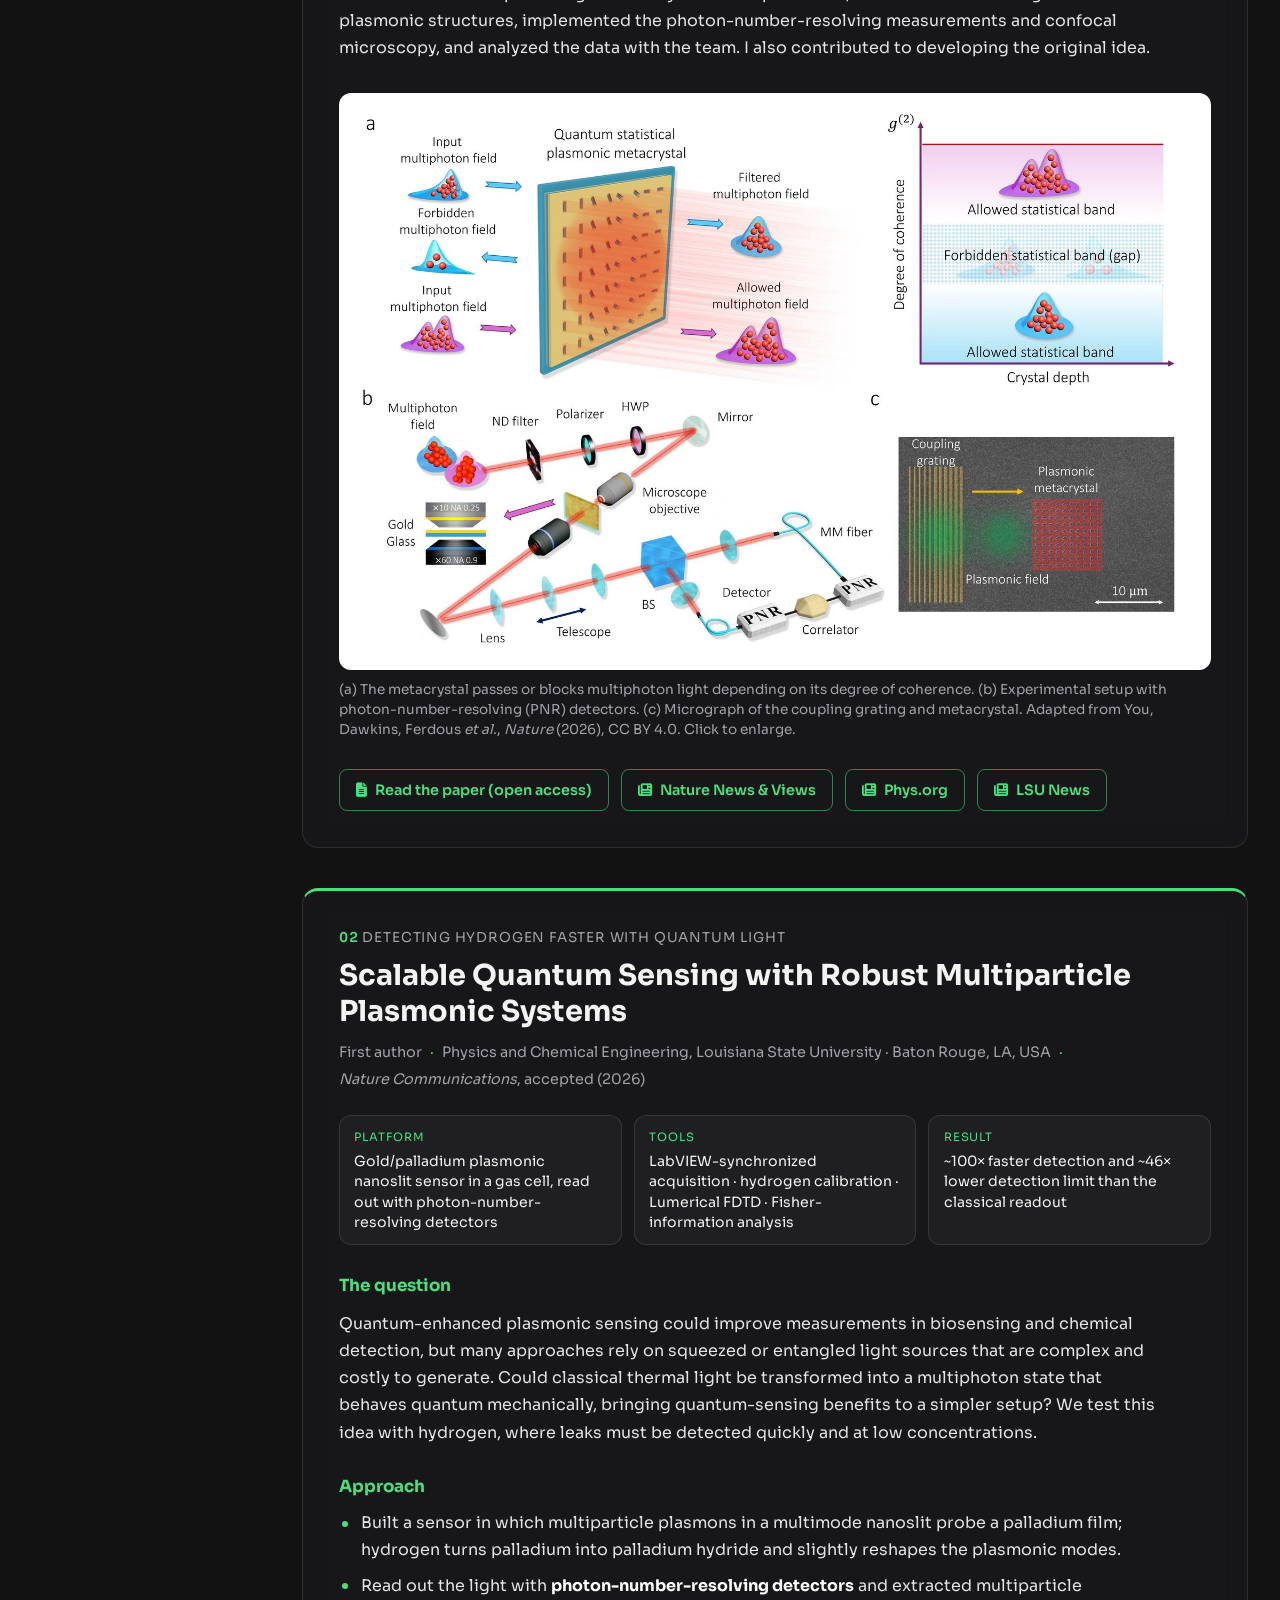
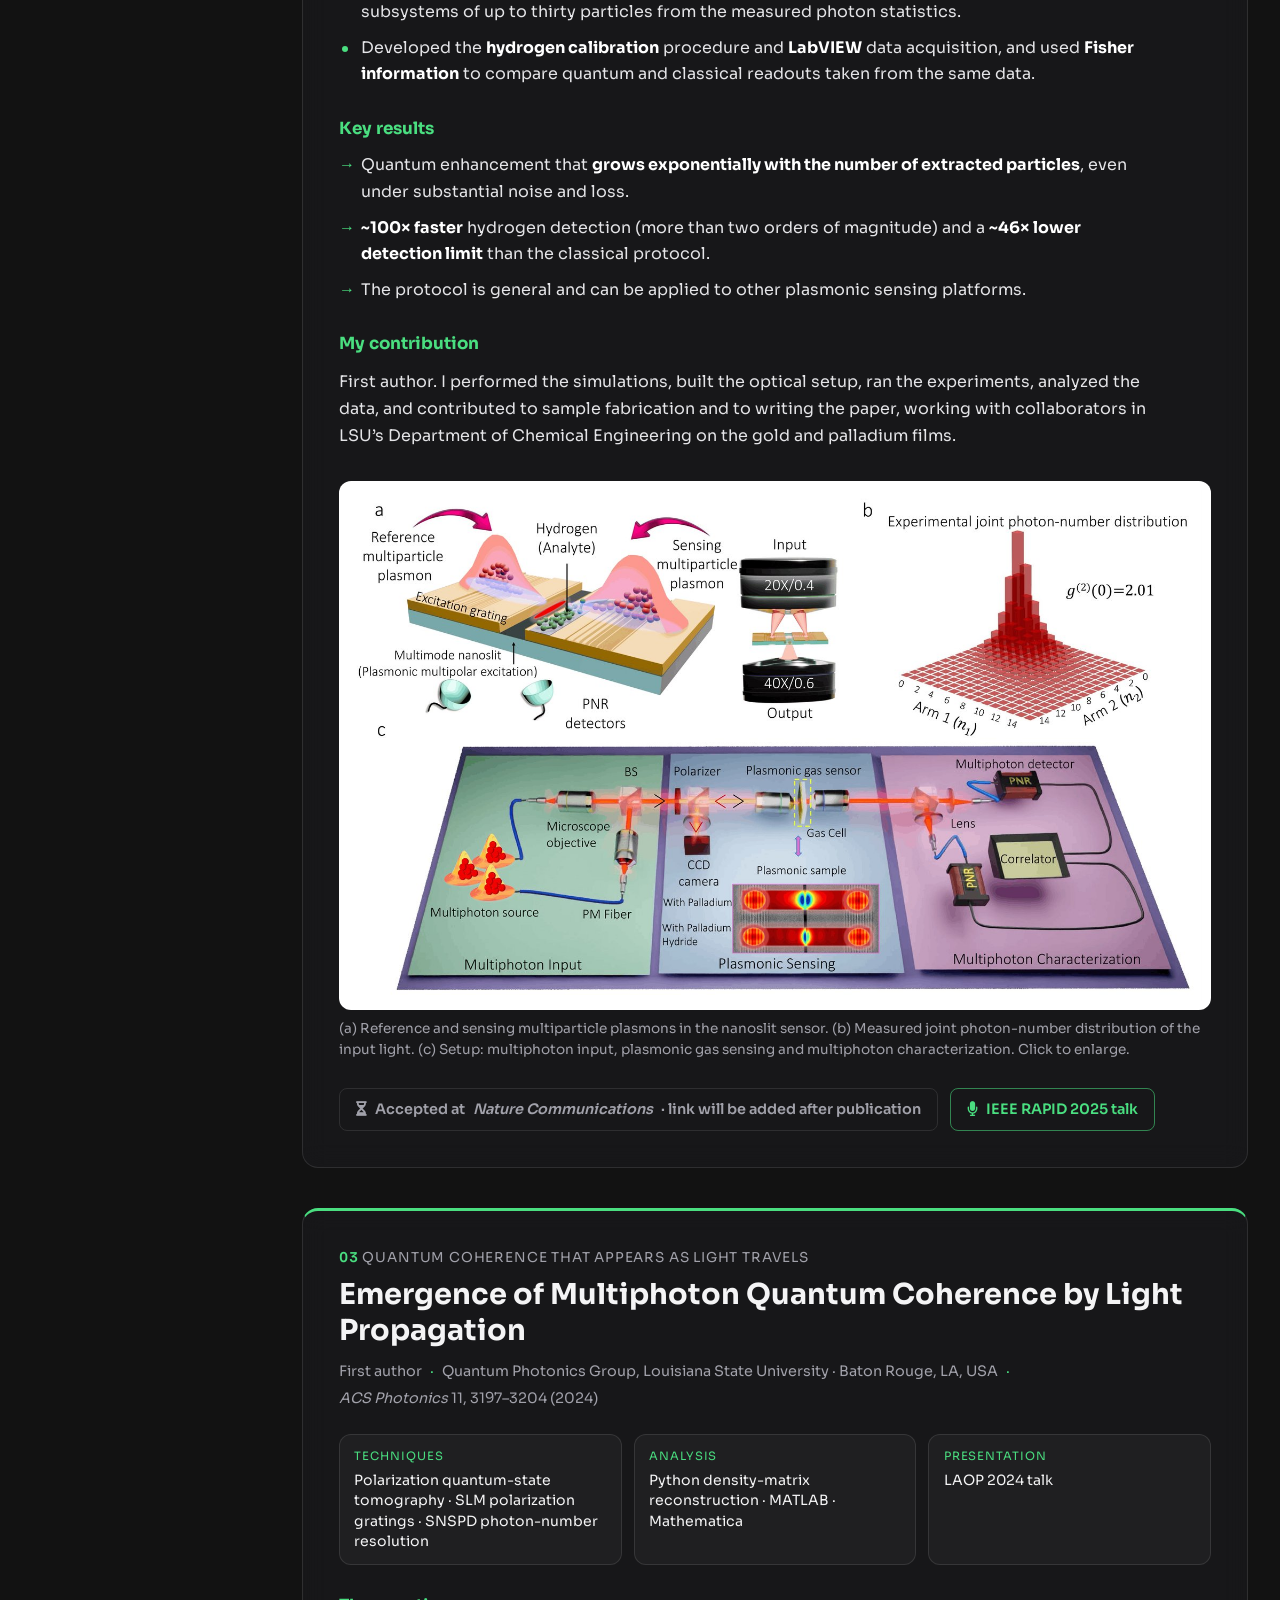
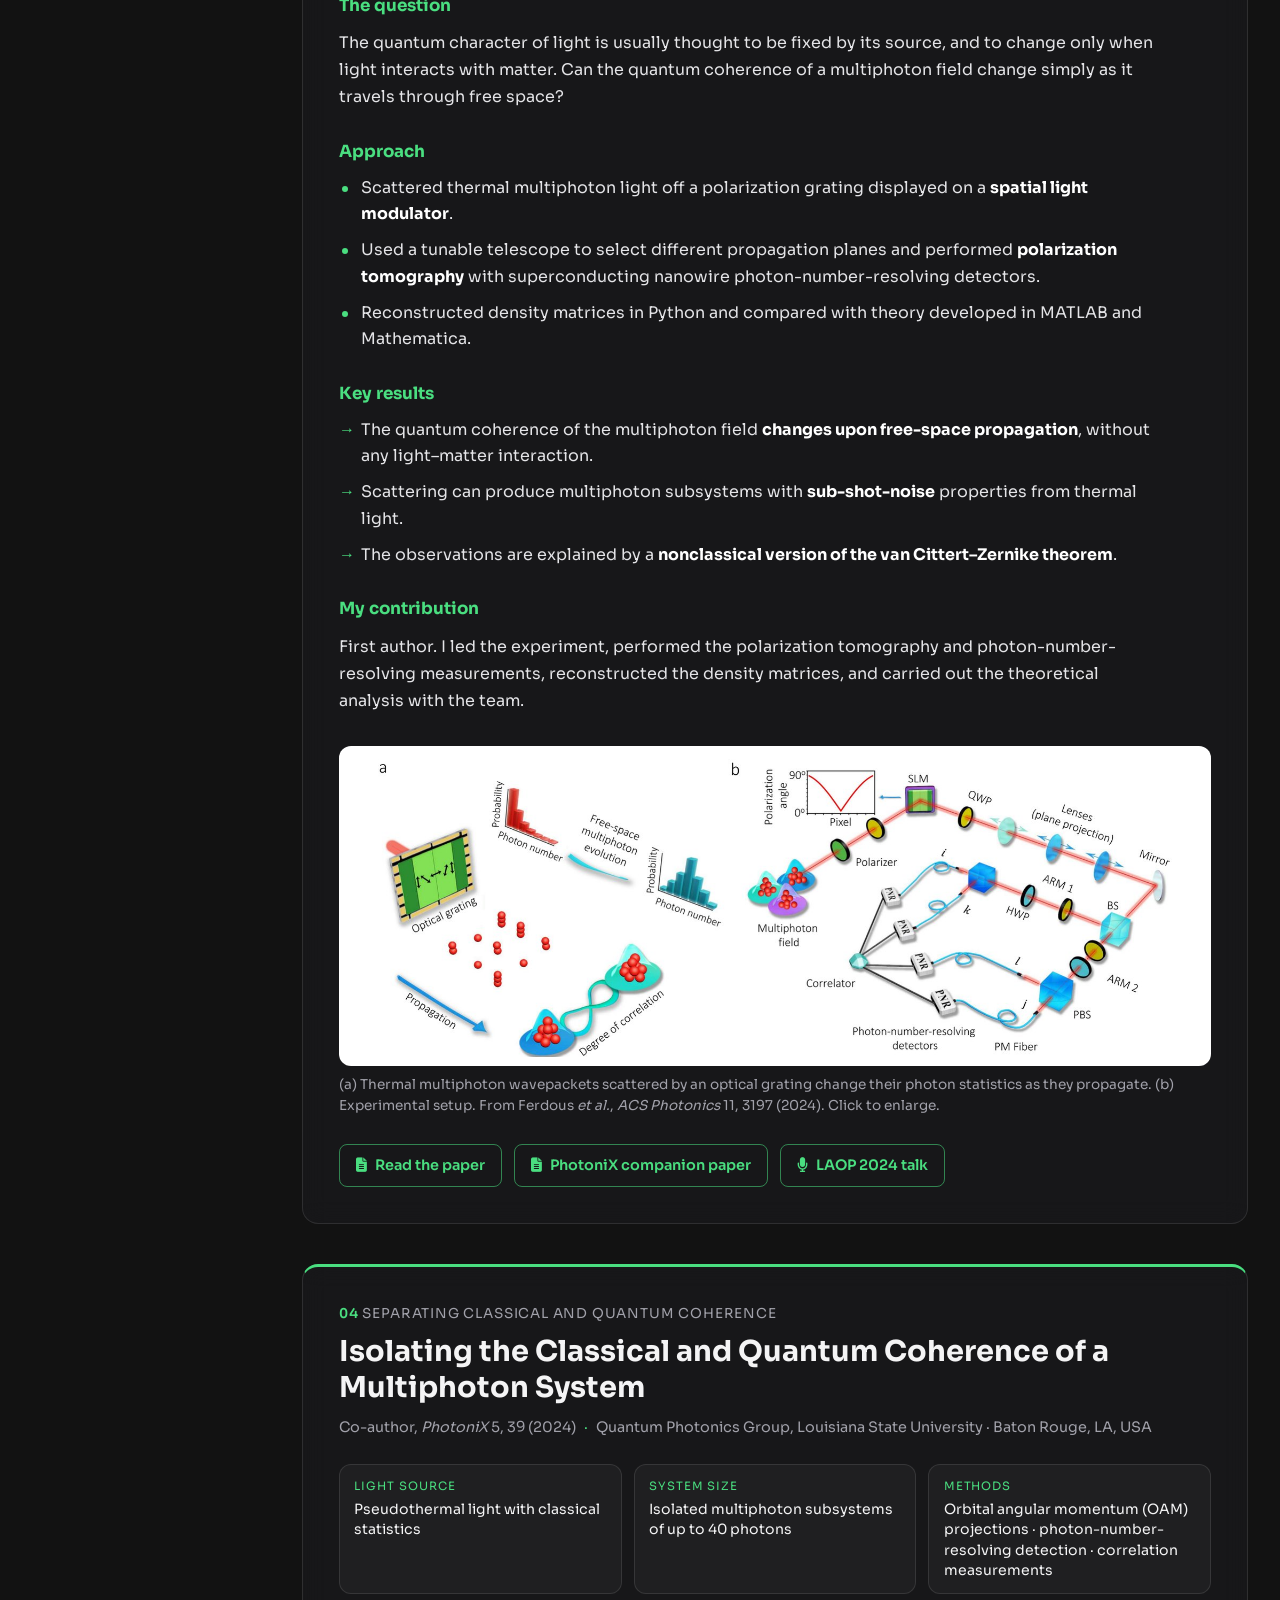
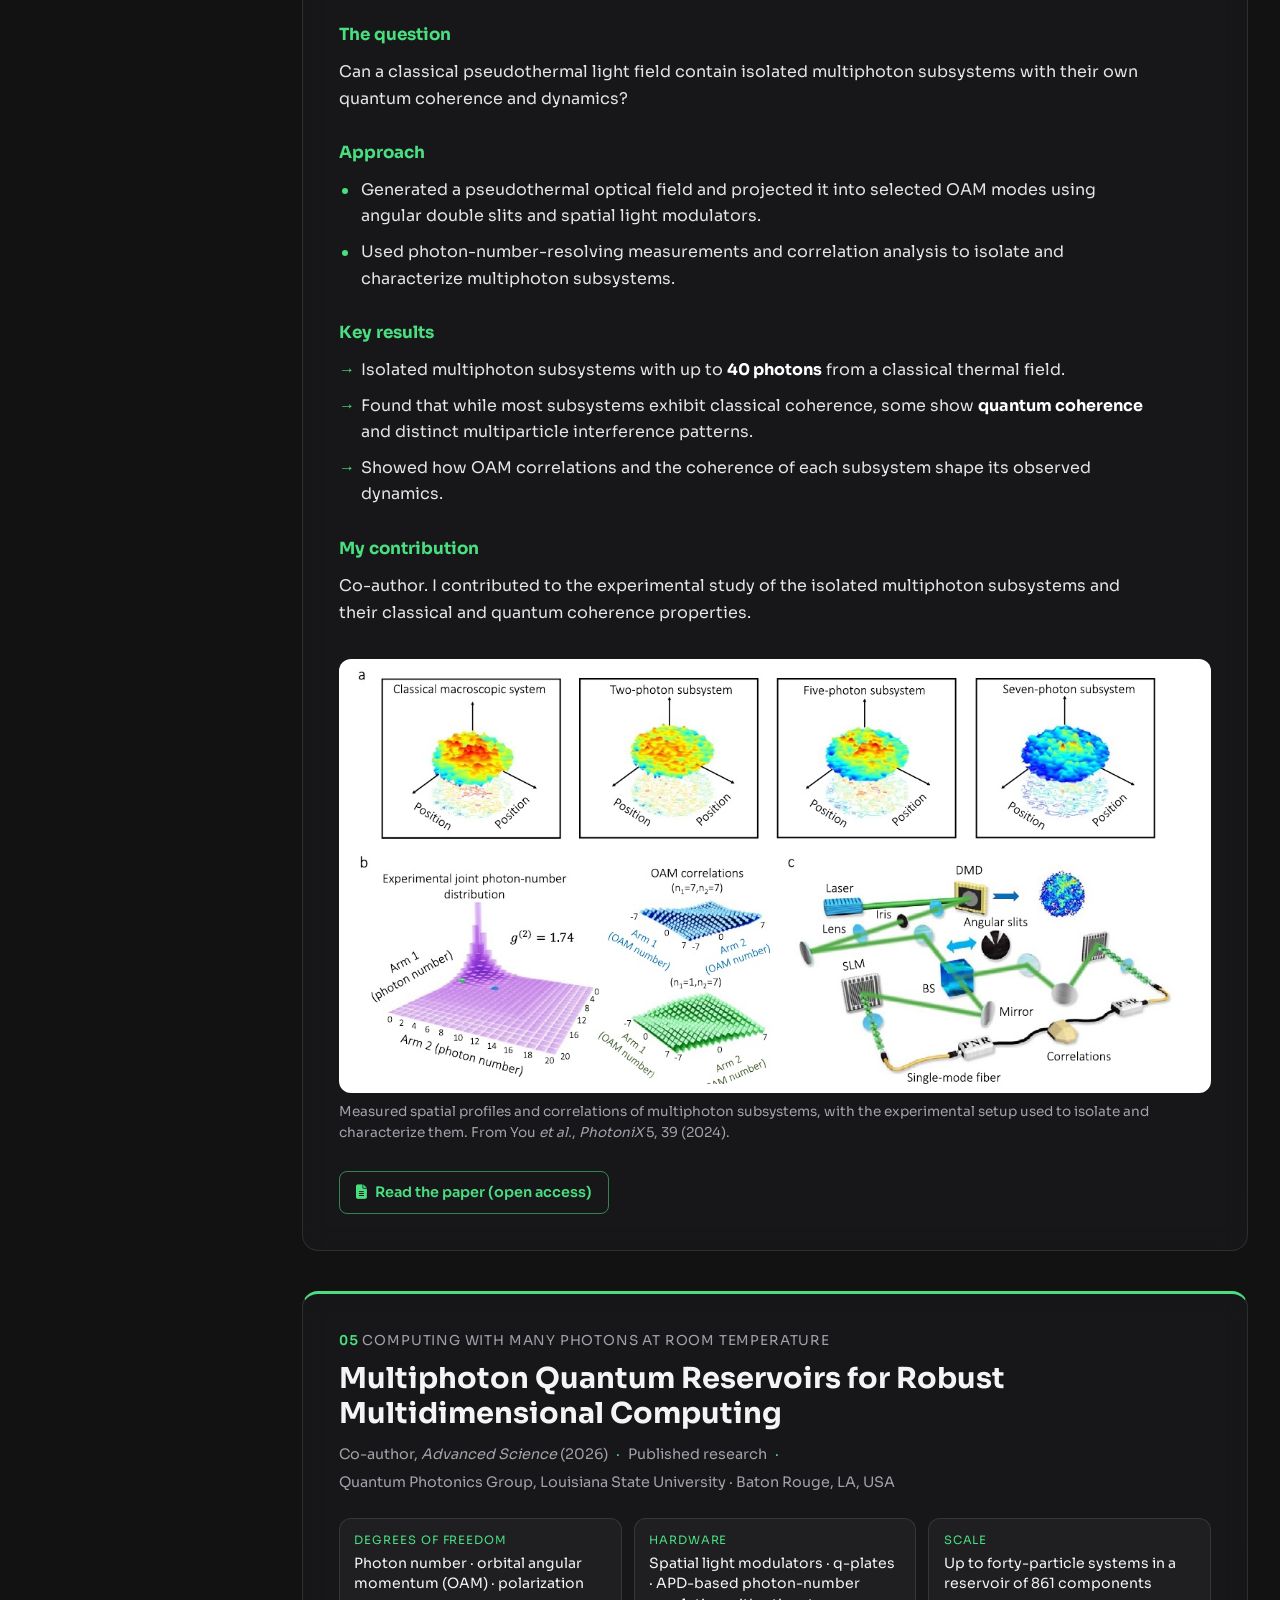
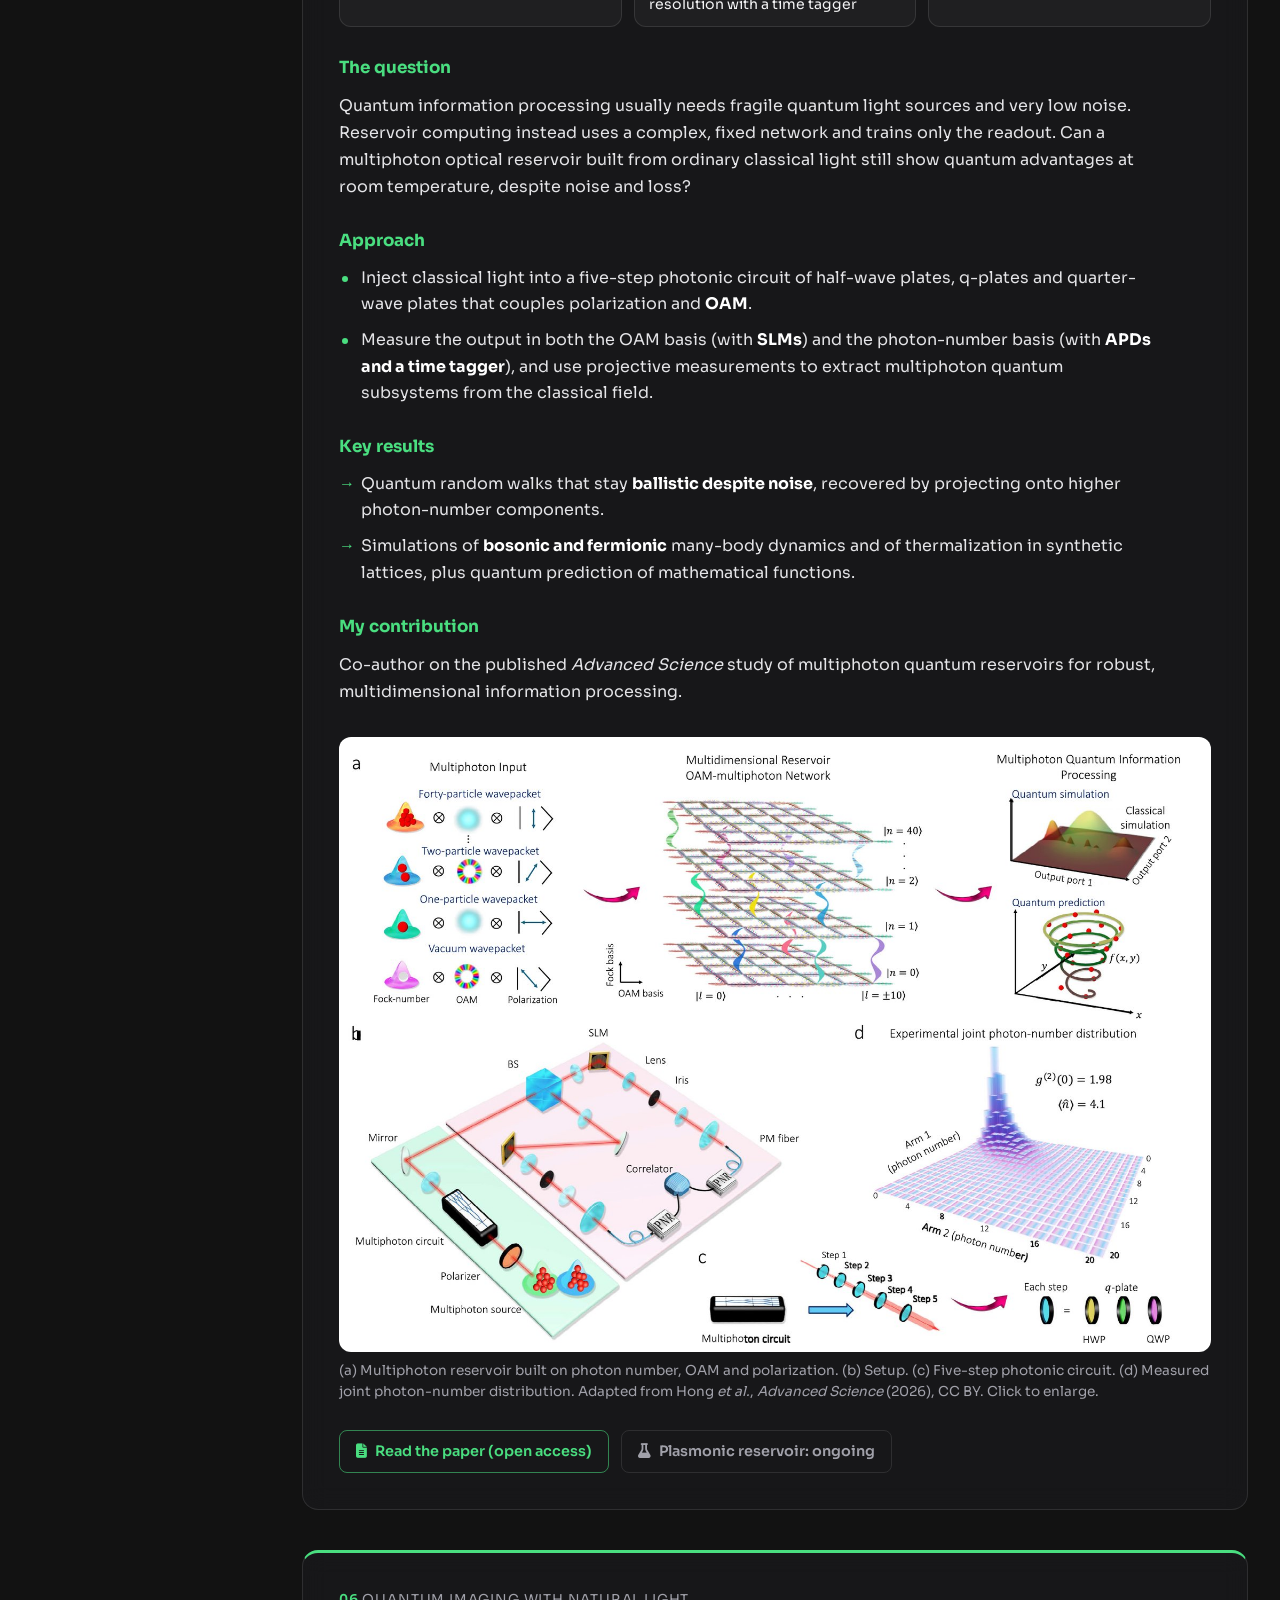
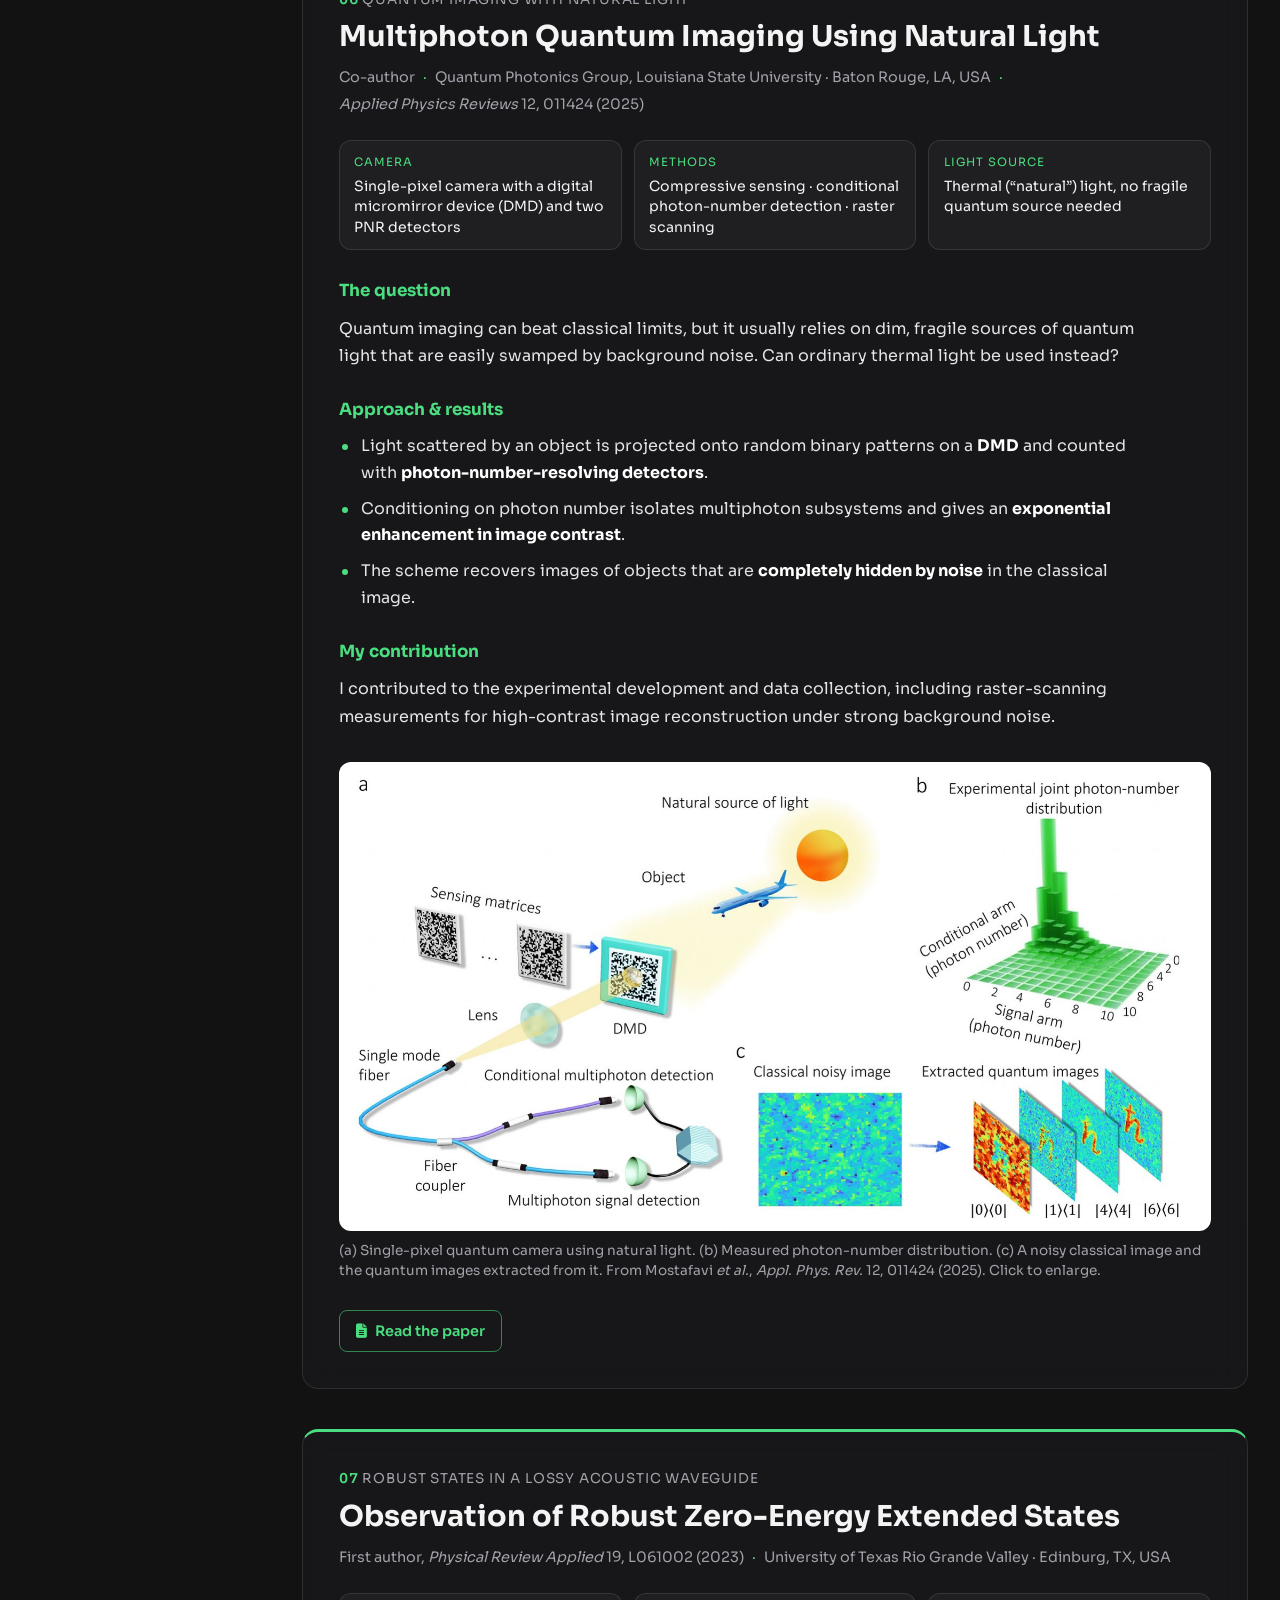
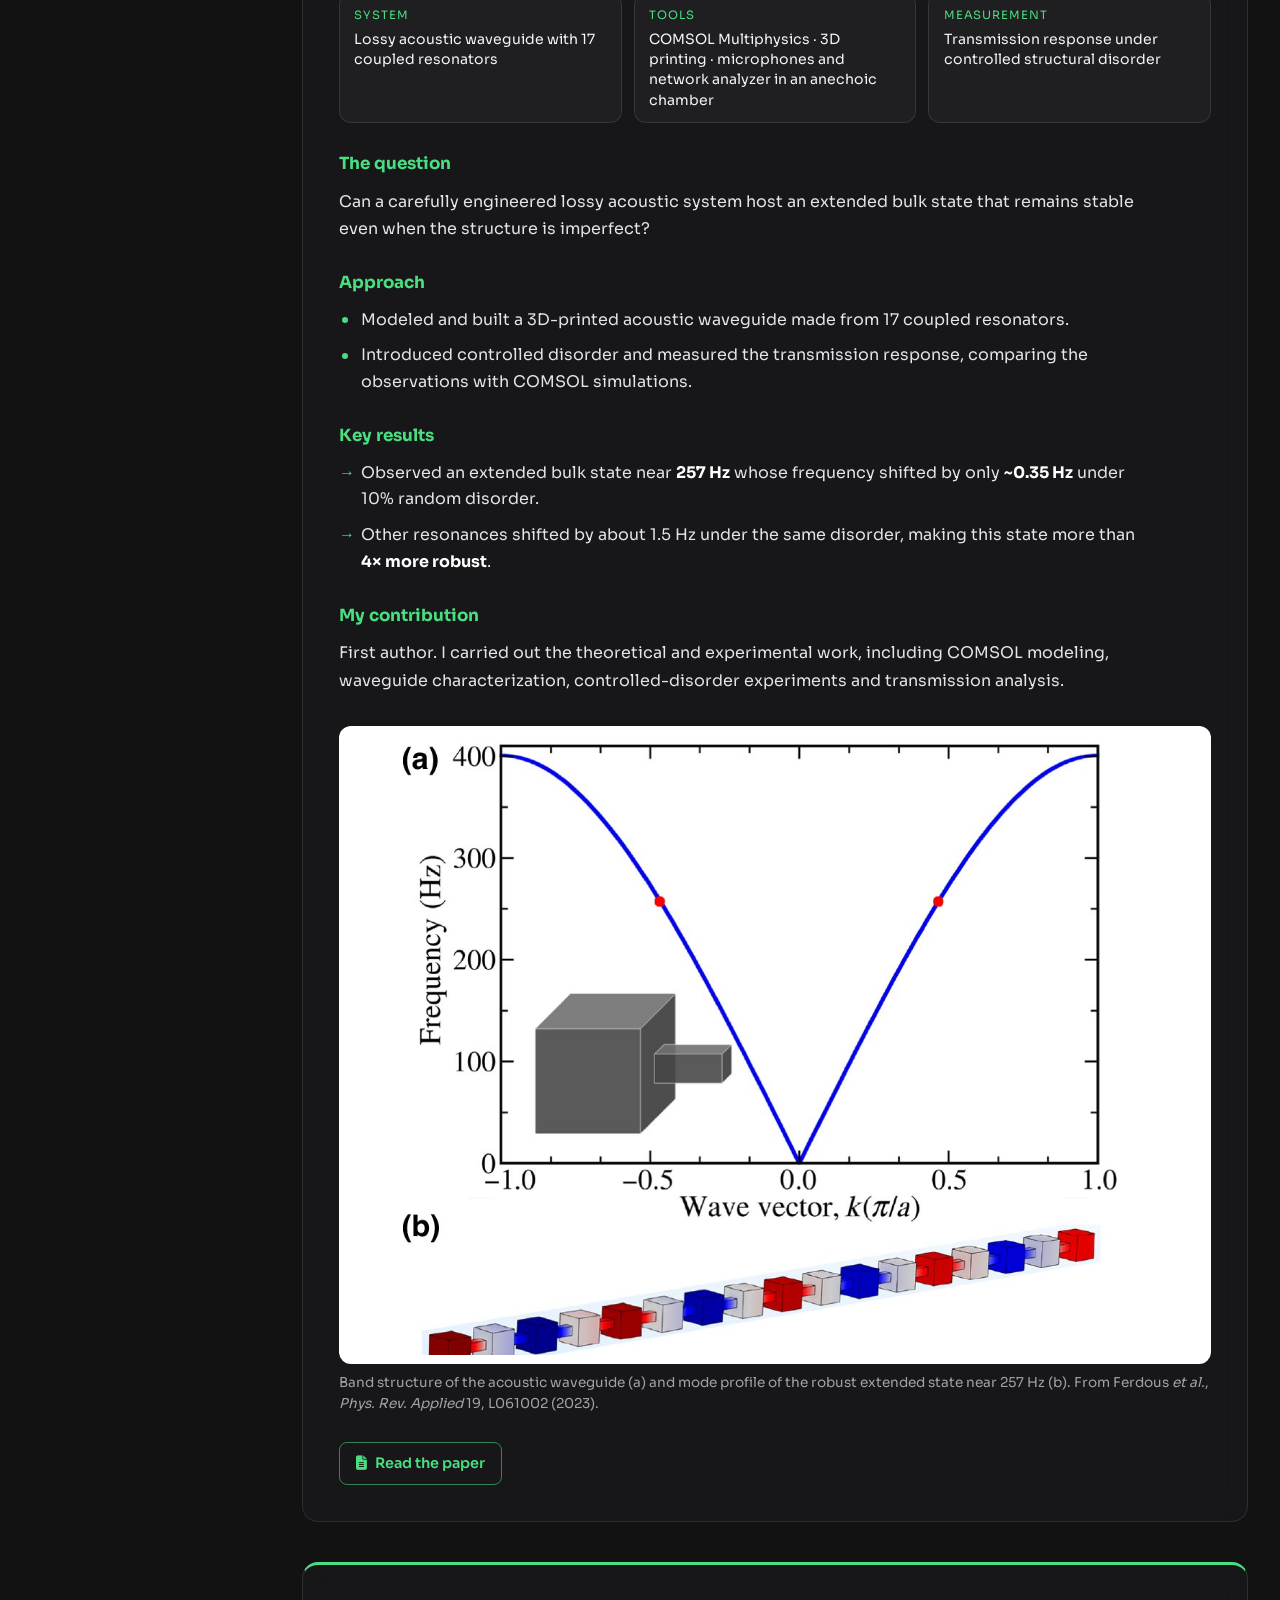
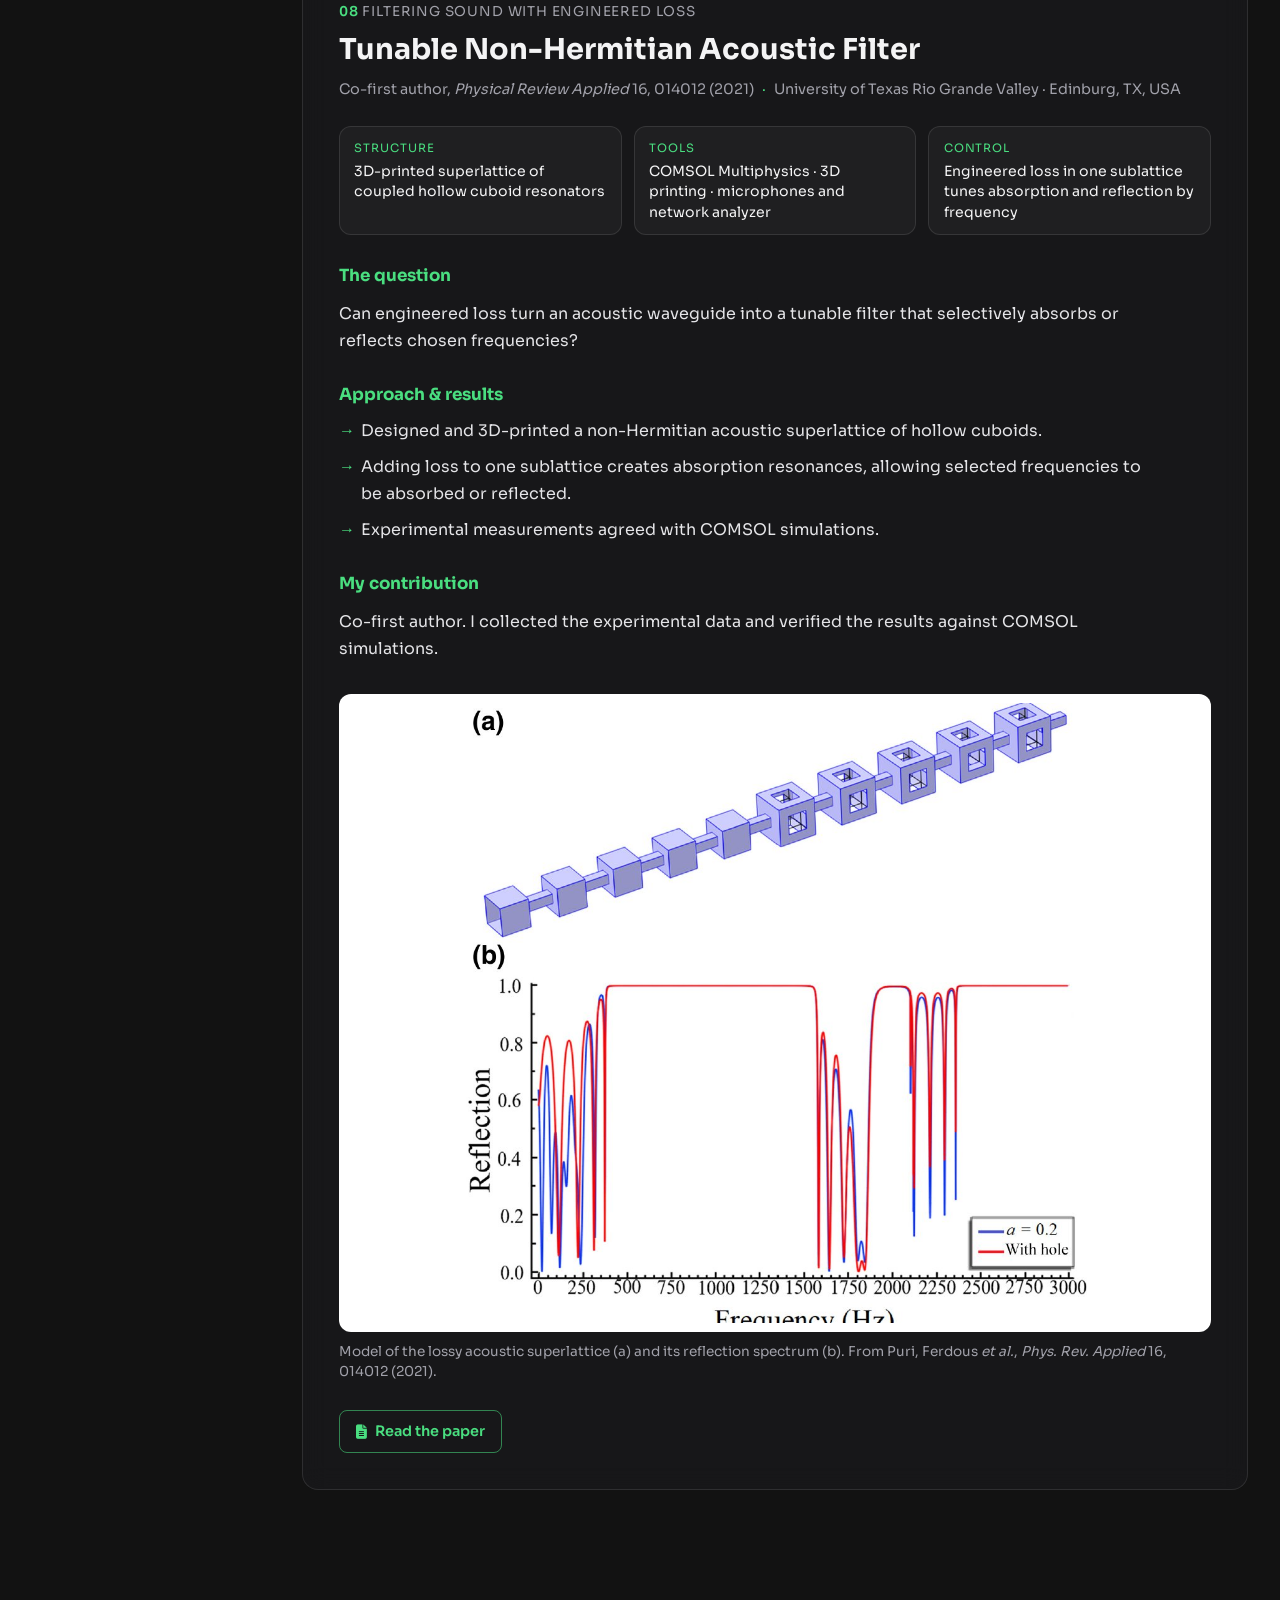
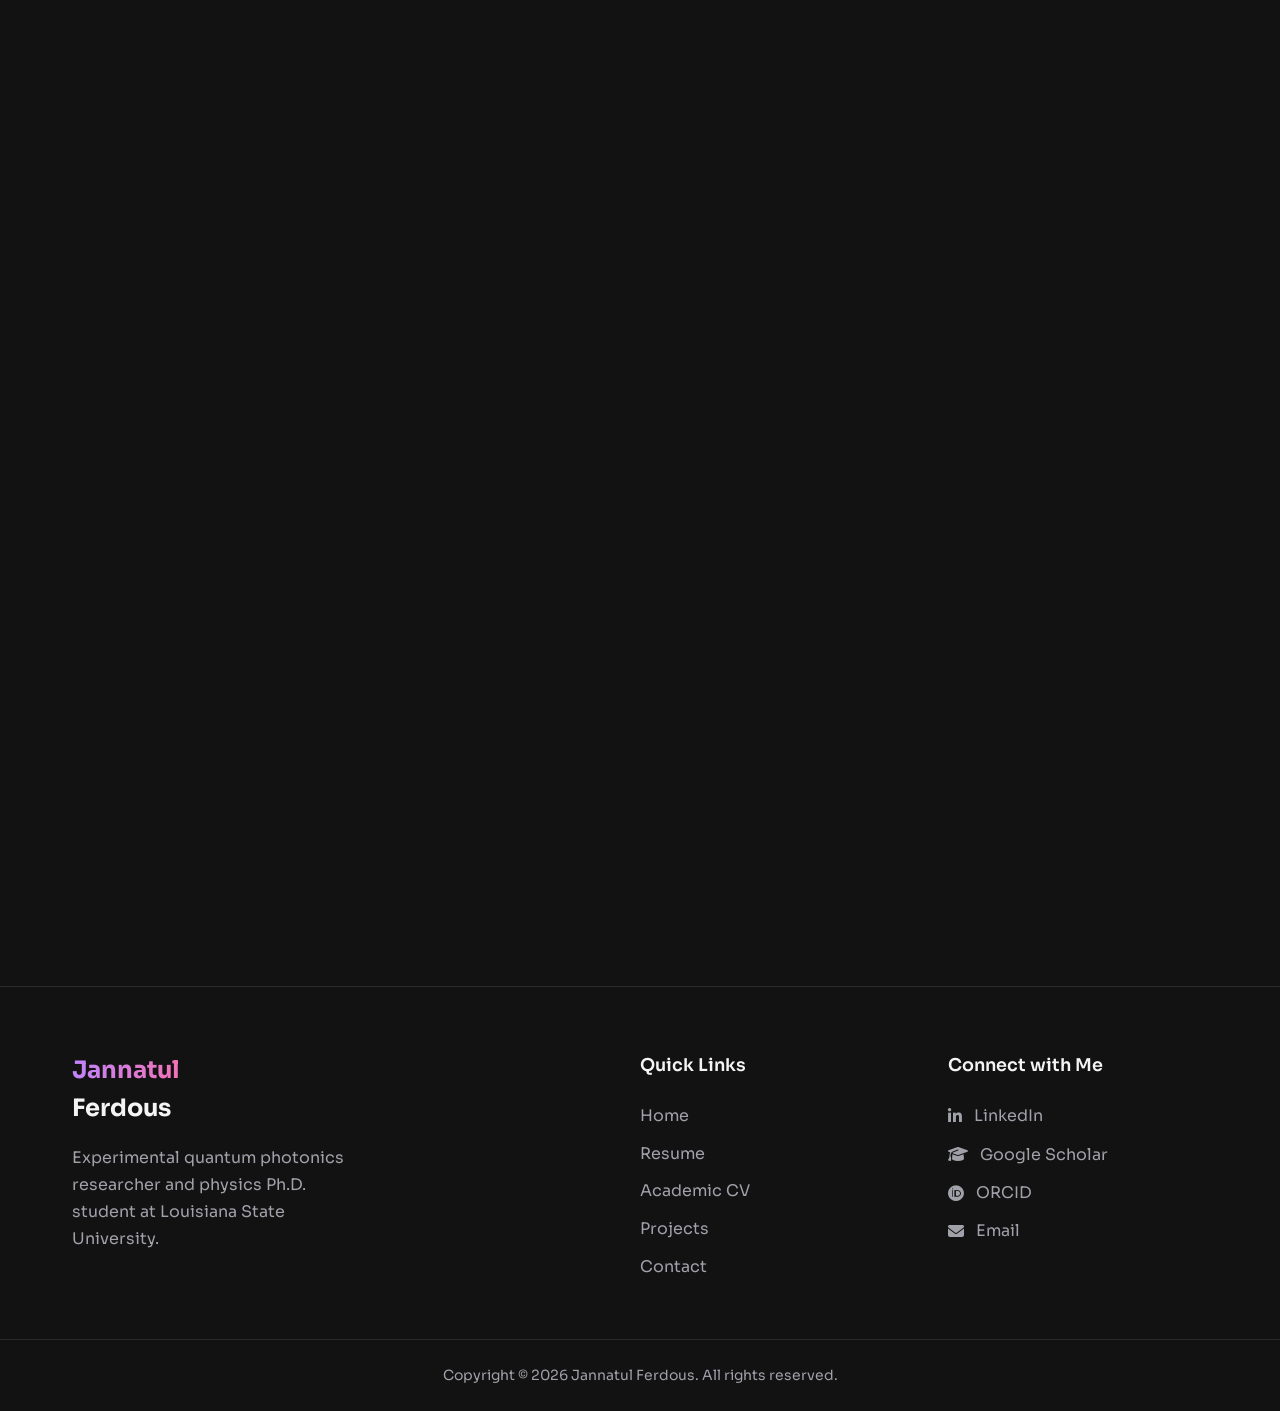
==== commit dbd7e791: "9/15/2026" ====
--- a/project.html
+++ b/project.html
@@ -13,7 +13,7 @@
     <meta property="og:title" content="Research Projects | Jannatul Ferdous">
     <meta property="og:description" content="Experimental quantum photonics research by Jannatul Ferdous at Louisiana State University: plasmonic metacrystals, quantum sensing, quantum imaging and multiphoton quantum coherence.">
     <meta property="og:url" content="https://jannatul-ferdous-rima.github.io/project.html">
-    <meta property="og:image" content="https://jannatul-ferdous-rima.github.io/assets/Jannatul_Ferdous.jpg">
+    <meta property="og:image" content="https://jannatul-ferdous-rima.github.io/assets/Jannatul_Ferdous.png">
 
     <!-- Browser Tab Icon -->
     <link rel="icon" type="image/png" href="assets/Tab_Icon.png" />
@@ -138,7 +138,7 @@
                     <header class="cs-header">
                         <p class="cs-eyebrow"><span class="cs-num">02</span> Detecting hydrogen faster with quantum light</p>
                         <h2>Scalable Quantum Sensing with Robust Multiparticle Plasmonic Systems</h2>
-                        <p class="cs-meta"><span>First author</span><span class="cs-meta-sep">&middot;</span><span>Physics and Chemical Engineering, Louisiana State University &middot; Baton Rouge, LA, USA</span><span class="cs-meta-sep">&middot;</span><span><em>Nature Communications</em>, accepted in principle (2026)</span></p>
+                        <p class="cs-meta"><span>First author</span><span class="cs-meta-sep">&middot;</span><span>Physics and Chemical Engineering, Louisiana State University &middot; Baton Rouge, LA, USA</span><span class="cs-meta-sep">&middot;</span><span><em>Nature Communications</em>, accepted (2026)</span></p>
                     </header>
                     <dl class="cs-facts">
                         <div><dt>Platform</dt><dd>Gold/palladium plasmonic nanoslit sensor in a gas cell, read out with photon-number-resolving detectors</dd></div>
@@ -183,7 +183,7 @@
                         </figure>
                     </div>
                     <div class="cs-links">
-                        <span class="cs-link cs-link--muted"><i class="fas fa-hourglass-half"></i> Accepted in principle at <em>Nature Communications</em> &middot; link will be added after publication</span>
+                        <span class="cs-link cs-link--muted"><i class="fas fa-hourglass-half"></i> Accepted at <em>Nature Communications</em> &middot; link will be added after publication</span>
                         <a class="cs-link" href="https://ieeexplore.ieee.org/abstract/document/11151427" target="_blank" rel="noopener"><i class="fas fa-microphone"></i> IEEE RAPID 2025 talk</a>
                     </div>
                 </article>
--- a/static/css/projects.css
+++ b/static/css/projects.css
@@ -358,8 +358,21 @@
 
 /* Dark photonic-chip backdrop for the research section following About Me. */
 #projects {
-    background-image: linear-gradient(90deg, rgba(18, 18, 18, 0.88), rgba(18, 18, 18, 0.76)), url('../../assets/chip_background_magical.png');
-    background-size: 100% auto;
+    padding-top: 0;
+    background-image: linear-gradient(90deg, rgba(18, 18, 18, 0.88), rgba(18, 18, 18, 0.76)), url('../../assets/chip_background_ring_resonators.png');
+    background-size: 125% auto;
     background-position: center 46%;
     background-repeat: no-repeat;
 }
+
+
+/* Photonic waveguide image transition between About and Projects. */
+.background-transition {
+    height: clamp(10rem, 22vw, 18rem);
+    background-image:
+        linear-gradient(to bottom, #121212 0%, rgba(18, 18, 18, 0.08) 28%, rgba(18, 18, 18, 0.08) 72%, #121212 100%),
+        url('../../assets/photonic_waveguide_transition.png');
+    background-size: cover;
+    background-position: center 52%;
+    background-repeat: no-repeat;
+}
